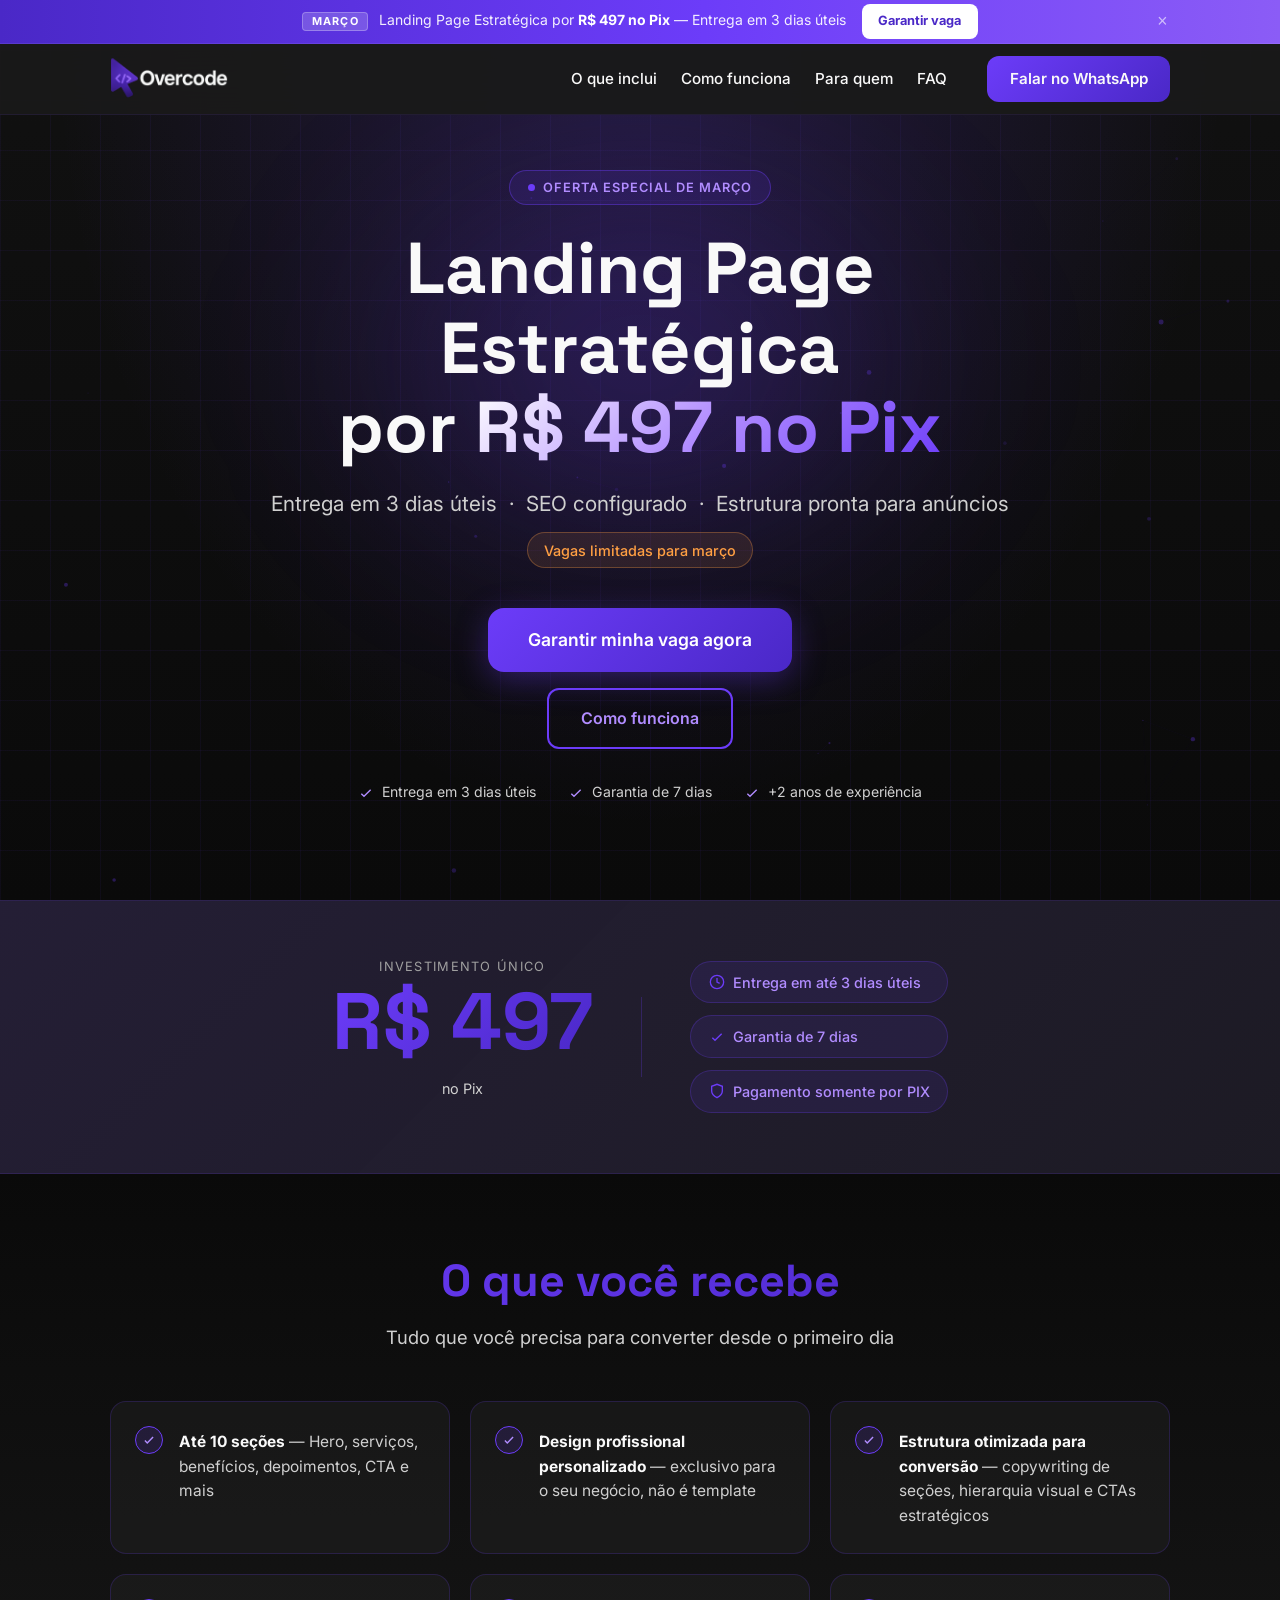
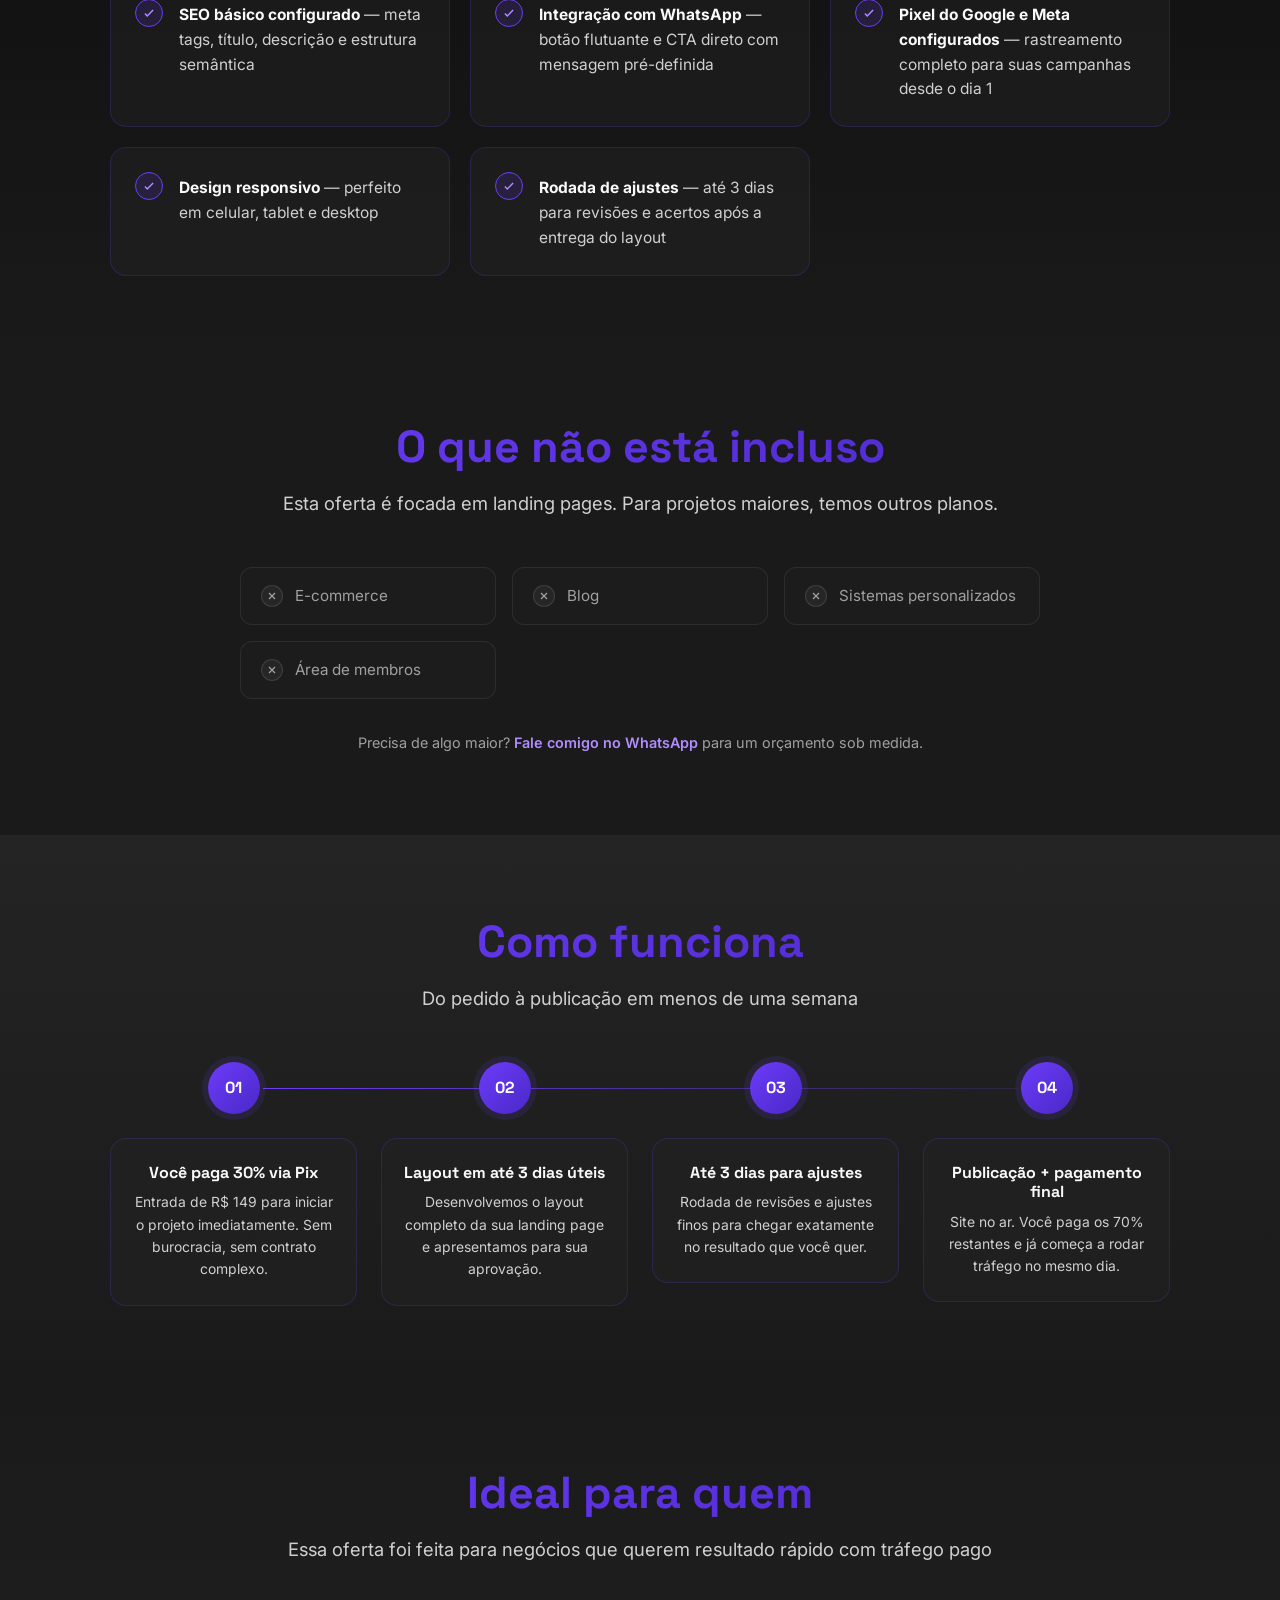
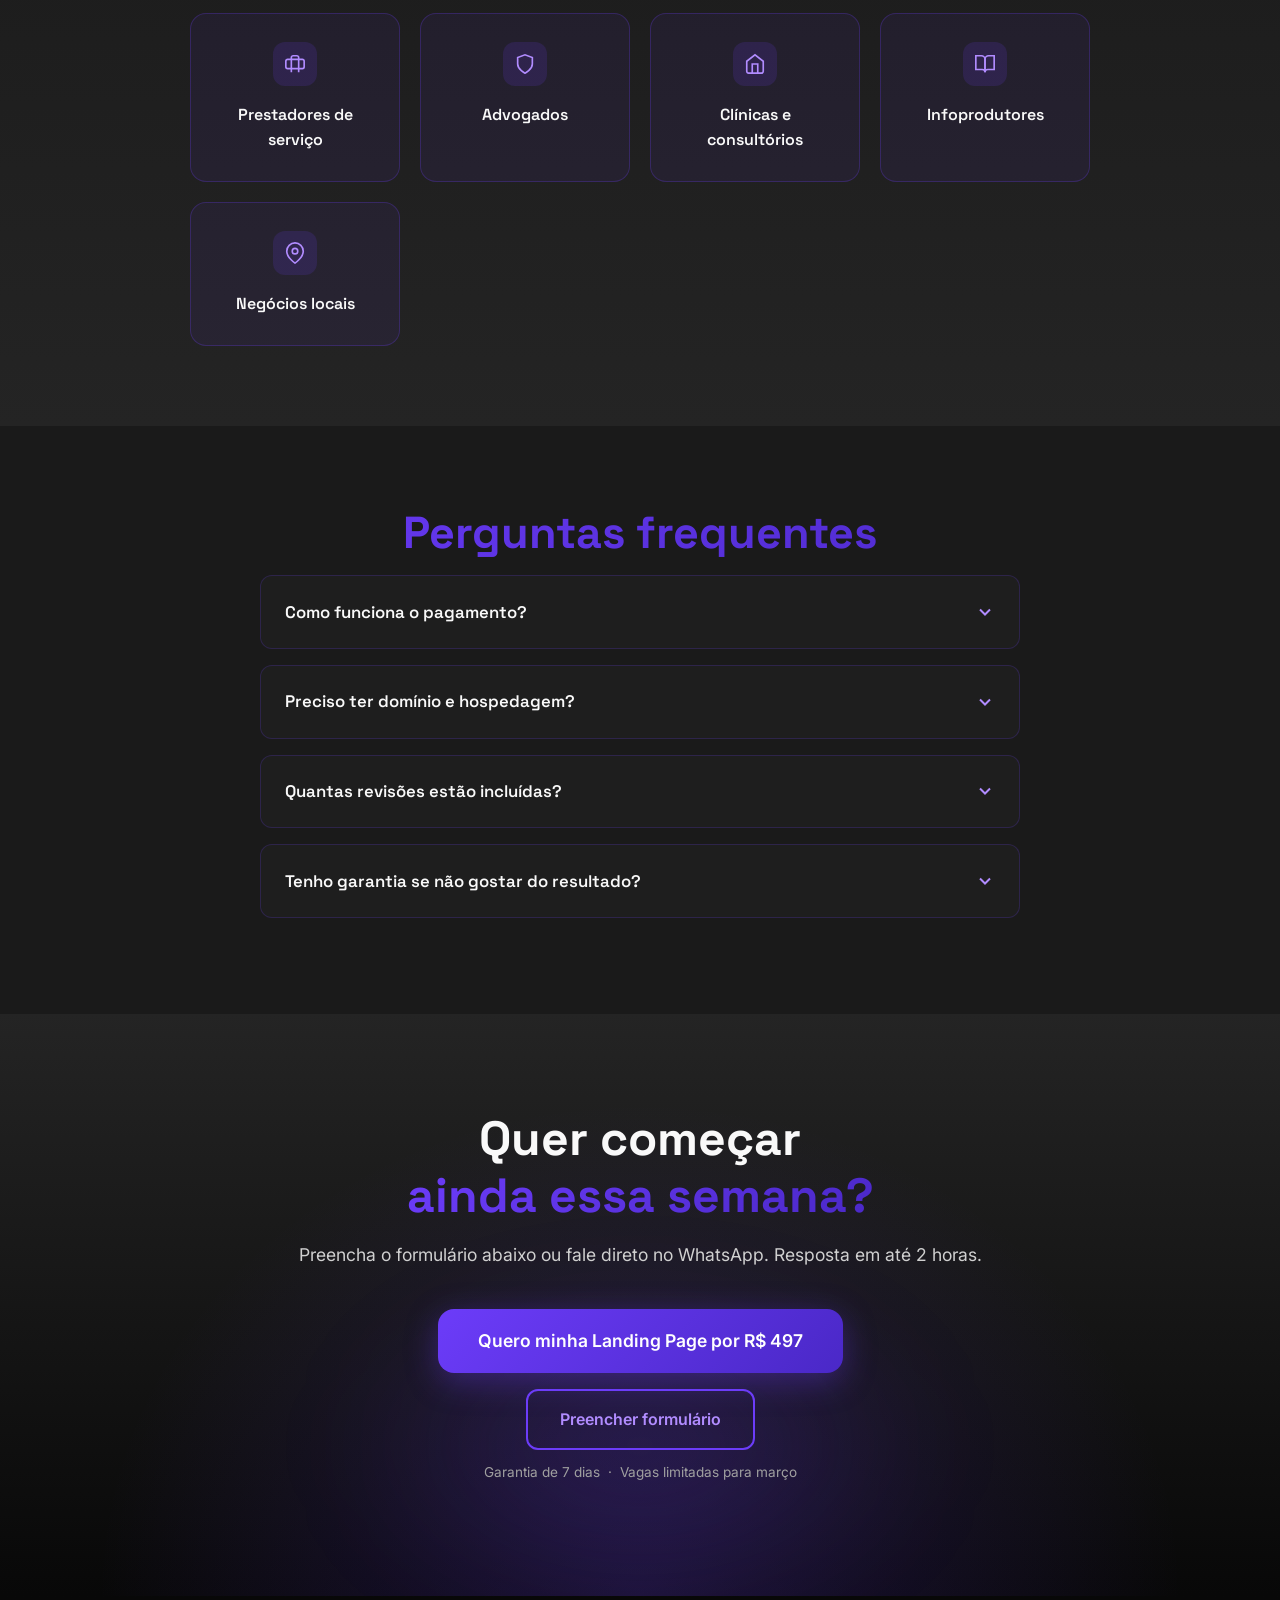
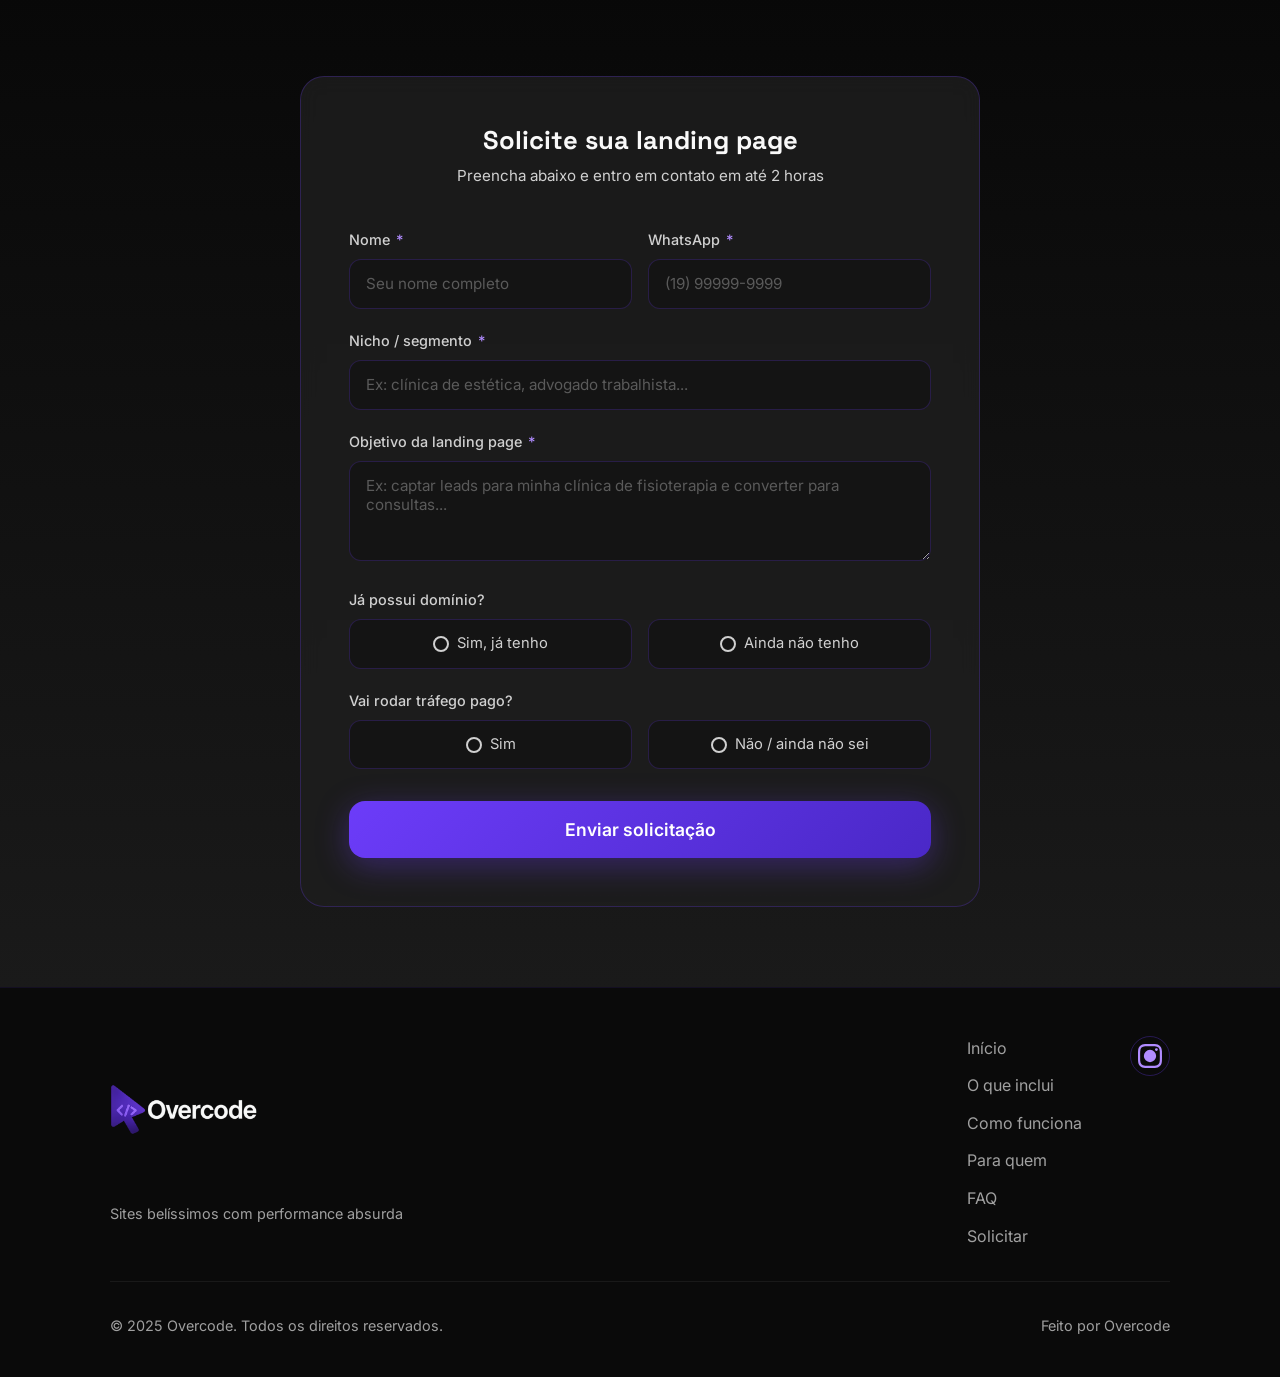
==== lp497.html @ b0069acf "logo navbar lp497 direciona para index" ====
<!DOCTYPE html>
<html lang="pt-BR">
<head>
    <meta charset="UTF-8">
    <meta name="viewport" content="width=device-width, initial-scale=1.0">
    <title>Landing Page por R$497 no Pix | Overcode — Entrega em 3 dias úteis</title>
    <meta name="description" content="Landing Page Estratégica por R$497 no Pix. Entrega em 3 dias úteis. SEO, Pixel e estrutura pronta para anúncios. Vagas limitadas para março.">
    <meta name="robots" content="noindex, nofollow">

    <link rel="preconnect" href="https://fonts.googleapis.com">
    <link rel="preconnect" href="https://fonts.gstatic.com" crossorigin>
    <link href="https://fonts.googleapis.com/css2?family=Inter:wght@400;500;600;700&family=Space+Grotesk:wght@500;700&display=swap" rel="stylesheet">

    <link rel="icon" type="image/svg+xml" href="assets/favicon.svg">
    <meta name="theme-color" content="#6C3CF9">

    <style>
        /* ============================================
           DESIGN TOKENS — identidade Overcode
        ============================================ */
        :root {
            --purple-main: #6C3CF9;
            --purple-light: #B18CFF;
            --purple-dark: #4A28C7;
            --dark: #1A1A1A;
            --dark-secondary: #242424;
            --dark-tertiary: #2E2E2E;
            --white-soft: #F9F9F9;
            --gray: #A0A0A0;
            --gray-light: #D0D0D0;
            --gradient-purple: linear-gradient(135deg, #6C3CF9 0%, #4A28C7 100%);
            --gradient-dark: linear-gradient(180deg, #1A1A1A 0%, #0A0A0A 100%);
            --gradient-glow: radial-gradient(ellipse at center, rgba(108,60,249,0.3) 0%, transparent 70%);
            --shadow-glow: 0 0 40px rgba(108,60,249,0.4);
            --radius-sm: 8px;
            --radius-md: 12px;
            --radius-lg: 16px;
            --radius-xl: 24px;
            --transition-fast: 150ms cubic-bezier(0.4,0,0.2,1);
            --transition-base: 300ms cubic-bezier(0.4,0,0.2,1);
            --transition-slow: 500ms cubic-bezier(0.4,0,0.2,1);
            --font-body: 'Inter', system-ui, -apple-system, sans-serif;
            --font-heading: 'Space Grotesk', system-ui, sans-serif;
            --promo-bar-height: 44px;
        }

        * { margin: 0; padding: 0; box-sizing: border-box; }
        html { scroll-behavior: smooth; -webkit-font-smoothing: antialiased; }

        body {
            font-family: var(--font-body);
            background-color: var(--dark);
            color: var(--white-soft);
            line-height: 1.6;
            overflow-x: hidden;
        }

        h1,h2,h3,h4,h5,h6 {
            font-family: var(--font-heading);
            font-weight: 700;
            line-height: 1.2;
        }

        p { margin-bottom: 1rem; }

        a {
            color: var(--purple-light);
            text-decoration: none;
            transition: color var(--transition-fast);
        }

        .container { max-width: 1100px; margin: 0 auto; padding: 0 20px; }

        /* ============================================
           BARRA PROMOCIONAL
        ============================================ */
        .promo-bar {
            position: fixed;
            top: 0; left: 0; right: 0;
            z-index: 10100;
            height: var(--promo-bar-height);
            background: linear-gradient(90deg, #4A28C7 0%, #6C3CF9 55%, #8B5CF6 100%);
            border-bottom: 1px solid rgba(255,255,255,0.08);
            overflow: hidden;
        }

        .promo-bar__inner {
            height: 100%;
            display: flex;
            align-items: center;
            justify-content: center;
            gap: 1rem;
            position: relative;
        }

        .promo-bar__text {
            font-size: 0.875rem;
            color: rgba(255,255,255,0.92);
            text-align: center;
            margin: 0;
            line-height: 1;
            white-space: nowrap;
        }

        .promo-bar__text strong { color: #fff; font-weight: 700; }

        .promo-bar__tag {
            display: inline-block;
            background: rgba(255,255,255,0.18);
            color: #fff;
            font-size: 0.68rem;
            font-weight: 700;
            letter-spacing: 0.1em;
            text-transform: uppercase;
            padding: 0.2rem 0.55rem;
            border-radius: 4px;
            margin-right: 0.4rem;
            vertical-align: middle;
            border: 1px solid rgba(255,255,255,0.25);
        }

        .promo-bar__btn {
            flex-shrink: 0;
            padding: 0.3rem 0.9rem;
            background: #fff;
            color: #4A28C7;
            border-radius: var(--radius-sm);
            font-size: 0.8rem;
            font-weight: 700;
            text-decoration: none;
            white-space: nowrap;
            transition: all 200ms ease;
            border: 2px solid transparent;
            line-height: 1.6;
        }

        .promo-bar__btn:hover {
            background: transparent;
            color: #fff;
            border-color: rgba(255,255,255,0.65);
        }

        .promo-bar__close {
            position: absolute;
            right: 16px;
            top: 50%;
            transform: translateY(-50%);
            background: none;
            border: none;
            color: rgba(255,255,255,0.6);
            font-size: 1.1rem;
            cursor: pointer;
            line-height: 1;
            padding: 0.25rem 0.4rem;
            transition: color 150ms ease;
            border-radius: 4px;
        }

        .promo-bar__close:hover { color: #fff; }

        @media (max-width: 768px) {
            :root { --promo-bar-height: 52px; }
            .promo-bar__text { font-size: 0.78rem; white-space: normal; text-align: left; padding-right: 1.5rem; line-height: 1.4; }
            .promo-bar__btn { display: none; }
        }

        @media (max-width: 420px) { :root { --promo-bar-height: 60px; } }

        /* ============================================
           HEADER / NAV — idêntico ao site principal
        ============================================ */
        .header {
            position: fixed;
            top: var(--promo-bar-height);
            left: 0; right: 0;
            z-index: 10000;
            padding: 0;
            background: rgba(26,26,26,0.95);
            backdrop-filter: blur(20px);
            -webkit-backdrop-filter: blur(20px);
            border-bottom: 1px solid rgba(108,60,249,0.1);
            transition: all var(--transition-base);
        }

        .header--scrolled {
            padding: 0;
            background: rgba(26,26,26,0.98);
        }

        .nav__wrapper {
            display: flex;
            align-items: center;
            justify-content: space-between;
            height: 70px;
        }

        .nav__logo { display: flex; align-items: center; z-index: 1001; flex-shrink: 0; }
        .nav__logo img { height: 120px; width: auto; display: block; }

        .nav__toggle { display: none; background: none; border: none; cursor: pointer; padding: 0.5rem; z-index: 1001; }
        .nav__toggle-line { display: block; width: 24px; height: 2px; background: var(--white-soft); margin: 5px 0; transition: all var(--transition-base); }

        .nav__menu {
            display: flex;
            align-items: center;
            list-style: none;
            gap: 1.5rem;
            margin: 0; padding: 0;
            height: 100%;
        }

        .nav__menu li { display: flex; align-items: center; height: 100%; }

        .nav__link {
            color: var(--white-soft);
            font-weight: 500;
            font-size: 0.95rem;
            position: relative;
            transition: color var(--transition-fast);
            padding: 0.5rem 0;
            display: flex; align-items: center; height: 100%;
            white-space: nowrap;
        }

        .nav__link::after {
            content: '';
            position: absolute;
            bottom: 0; left: 0;
            width: 0; height: 2px;
            background: var(--gradient-purple);
            transition: width var(--transition-base);
        }

        .nav__link:hover { color: var(--purple-light); }
        .nav__link:hover::after { width: 100%; }

        .nav__cta {
            padding: 0.65rem 1.4rem;
            background: var(--gradient-purple);
            color: var(--white-soft);
            border-radius: var(--radius-md);
            font-weight: 600;
            font-size: 0.95rem;
            transition: all var(--transition-base);
            position: relative;
            overflow: hidden;
            margin-left: 1rem;
            display: inline-flex; align-items: center;
            white-space: nowrap;
        }

        .nav__cta:hover { transform: translateY(-2px); box-shadow: var(--shadow-glow); color: var(--white-soft); }

        @media (max-width: 968px) {
            .nav__toggle { display: block; }
            .nav__menu {
                position: fixed;
                top: 0; right: -100%;
                width: 100%; height: 100vh;
                background: rgba(26,26,26,0.98);
                backdrop-filter: blur(20px);
                flex-direction: column;
                justify-content: center;
                padding: 2rem;
                transition: right var(--transition-base);
                z-index: 10050;
            }
            .nav__menu li { width: 100%; text-align: center; margin: 0.5rem 0; }
            .nav__link { font-size: 1.1rem; padding: 0.75rem; justify-content: center; }
            .nav__cta { margin-left: 0; margin-top: 1rem; justify-content: center; }
            .nav__menu--open { right: 0; }
            .nav__toggle--open .nav__toggle-line:nth-child(1) { transform: rotate(45deg) translate(5px,5px); }
            .nav__toggle--open .nav__toggle-line:nth-child(2) { opacity: 0; }
            .nav__toggle--open .nav__toggle-line:nth-child(3) { transform: rotate(-45deg) translate(7px,-6px); }
        }

        /* ============================================
           CANVAS PARTICLES
        ============================================ */
        #particles-canvas {
            position: fixed;
            top: 0; left: 0;
            width: 100%; height: 100%;
            pointer-events: none;
            z-index: 9999;
            opacity: 0.55;
        }

        /* ============================================
           BOTÕES
        ============================================ */
        .btn {
            display: inline-flex;
            align-items: center;
            justify-content: center;
            gap: 0.5rem;
            padding: 1rem 2rem;
            border: none;
            border-radius: var(--radius-md);
            font-family: var(--font-body);
            font-weight: 600;
            font-size: 1rem;
            cursor: pointer;
            transition: all var(--transition-base);
            position: relative;
            overflow: hidden;
            text-decoration: none;
        }

        .btn--primary {
            background: var(--gradient-purple);
            color: var(--white-soft);
        }

        .btn--primary:hover {
            transform: translateY(-2px);
            box-shadow: 0 10px 30px rgba(108,60,249,0.4);
            color: var(--white-soft);
        }

        .btn--secondary {
            background: transparent;
            color: var(--purple-light);
            border: 2px solid var(--purple-main);
        }

        .btn--secondary:hover {
            background: rgba(108,60,249,0.1);
            transform: translateY(-2px);
            color: var(--purple-light);
        }

        .btn--block { width: 100%; }
        .btn--xl { padding: 1.25rem 2.75rem; font-size: 1.15rem; border-radius: var(--radius-lg); }

        .btn--cta {
            background: linear-gradient(135deg, #6C3CF9 0%, #4A28C7 100%);
            color: #fff;
            font-size: 1.1rem;
            padding: 1.1rem 2.5rem;
            border-radius: var(--radius-lg);
            box-shadow: 0 8px 32px rgba(108,60,249,0.35);
            position: relative;
            overflow: hidden;
        }

        .btn--cta::after {
            content: '';
            position: absolute;
            top: 0; left: -100%;
            width: 100%; height: 100%;
            background: linear-gradient(90deg, transparent, rgba(255,255,255,0.12), transparent);
            transition: left 0.6s ease;
        }

        .btn--cta:hover { transform: translateY(-3px); box-shadow: 0 16px 48px rgba(108,60,249,0.5); color: #fff; }
        .btn--cta:hover::after { left: 100%; }

        /* ============================================
           SEÇÕES — UTILITÁRIOS
        ============================================ */
        section { position: relative; z-index: 11; }
        .footer { position: relative; z-index: 11; }

        .section__title {
            font-family: var(--font-heading);
            font-size: clamp(1.8rem, 4vw, 2.8rem);
            text-align: center;
            margin-bottom: 1rem;
            background: var(--gradient-purple);
            background-clip: text;
            -webkit-background-clip: text;
            -webkit-text-fill-color: transparent;
        }

        .section__subtitle {
            text-align: center;
            color: var(--gray-light);
            font-size: 1.15rem;
            margin-bottom: 3rem;
        }

        [data-reveal] {
            opacity: 0;
            transform: translateY(24px);
            transition: opacity 0.6s ease, transform 0.6s ease;
        }

        [data-reveal].reveal { opacity: 1; transform: translateY(0); }

        /* ============================================
           HERO
        ============================================ */
        .hero {
            min-height: 100vh;
            display: flex;
            align-items: center;
            padding: calc(var(--promo-bar-height) + 110px) 0 80px;
            background:
                radial-gradient(ellipse at 50% 0%, rgba(108,60,249,0.22) 0%, transparent 65%),
                linear-gradient(180deg, #111111 0%, #0A0A0A 100%);
            position: relative;
            overflow: hidden;
        }

        .hero__grid-bg {
            position: absolute;
            inset: 0;
            background-image:
                linear-gradient(rgba(108,60,249,0.06) 1px, transparent 1px),
                linear-gradient(90deg, rgba(108,60,249,0.06) 1px, transparent 1px);
            background-size: 50px 50px;
            animation: gridMove 20s linear infinite;
            pointer-events: none;
            z-index: 0;
        }

        .hero__glow {
            position: absolute;
            top: 40%; left: 50%;
            transform: translate(-50%, -50%);
            width: 700px; height: 500px;
            background: radial-gradient(ellipse, rgba(108,60,249,0.25) 0%, transparent 70%);
            filter: blur(80px);
            pointer-events: none;
            animation: pulse 5s ease-in-out infinite;
            z-index: 0;
        }

        .hero__content {
            position: relative;
            z-index: 12;
            text-align: center;
            max-width: 860px;
            margin: 0 auto;
        }

        .hero__label {
            display: inline-flex;
            align-items: center;
            gap: 0.5rem;
            padding: 0.4rem 1.1rem;
            background: rgba(108,60,249,0.12);
            border: 1px solid rgba(108,60,249,0.4);
            border-radius: 99px;
            font-size: 0.8rem;
            font-weight: 600;
            letter-spacing: 0.08em;
            text-transform: uppercase;
            color: var(--purple-light);
            margin-bottom: 1.5rem;
            animation: fadeInUp 0.7s ease-out backwards;
        }

        .hero__label-dot {
            width: 7px; height: 7px;
            background: #6C3CF9;
            border-radius: 50%;
            animation: blink 1.5s ease-in-out infinite;
        }

        .hero__title {
            font-family: var(--font-heading);
            font-size: clamp(2.4rem, 6vw, 4.5rem);
            line-height: 1.1;
            margin-bottom: 1.25rem;
            color: var(--white-soft);
            animation: fadeInUp 0.8s ease-out 0.1s backwards;
        }

        .hero__title-highlight {
            background: linear-gradient(135deg, #fff 0%, #B18CFF 50%, #6C3CF9 100%);
            -webkit-background-clip: text;
            background-clip: text;
            -webkit-text-fill-color: transparent;
            white-space: nowrap;
        }

        .hero__subtitle {
            font-size: clamp(1rem, 2vw, 1.3rem);
            color: var(--gray-light);
            margin-bottom: 0.75rem;
            animation: fadeInUp 0.8s ease-out 0.2s backwards;
        }

        .hero__urgency {
            display: inline-block;
            font-size: 0.9rem;
            color: #ff9f43;
            background: rgba(255,159,67,0.1);
            border: 1px solid rgba(255,159,67,0.3);
            padding: 0.35rem 1rem;
            border-radius: 99px;
            margin-bottom: 2.5rem;
            animation: fadeInUp 0.8s ease-out 0.3s backwards;
            font-weight: 500;
        }

        .hero__actions {
            display: flex;
            flex-direction: column;
            align-items: center;
            gap: 1rem;
            animation: fadeInUp 0.8s ease-out 0.4s backwards;
        }

        .hero__trust {
            margin-top: 2rem;
            display: flex;
            align-items: center;
            justify-content: center;
            gap: 2rem;
            flex-wrap: wrap;
            animation: fadeInUp 0.8s ease-out 0.6s backwards;
        }

        .trust-item {
            display: flex;
            align-items: center;
            gap: 0.5rem;
            font-size: 0.88rem;
            color: var(--gray-light);
        }

        .trust-item svg { color: var(--purple-light); flex-shrink: 0; }

        /* ============================================
           PREÇO DESTAQUE (âncora visual)
        ============================================ */
        .price-anchor {
            padding: 3.5rem 0;
            background: linear-gradient(135deg, rgba(108,60,249,0.12) 0%, rgba(74,40,199,0.06) 100%);
            border-top: 1px solid rgba(108,60,249,0.15);
            border-bottom: 1px solid rgba(108,60,249,0.15);
        }

        .price-anchor__inner {
            display: flex;
            align-items: center;
            justify-content: center;
            gap: 3rem;
            flex-wrap: wrap;
        }

        .price-anchor__value {
            text-align: center;
        }

        .price-anchor__label {
            font-size: 0.8rem;
            text-transform: uppercase;
            letter-spacing: 0.1em;
            color: var(--gray);
            margin-bottom: 0.25rem;
        }

        .price-anchor__amount {
            font-family: var(--font-heading);
            font-size: clamp(3rem, 7vw, 5rem);
            font-weight: 700;
            background: var(--gradient-purple);
            background-clip: text;
            -webkit-background-clip: text;
            -webkit-text-fill-color: transparent;
            line-height: 1;
        }

        .price-anchor__sub {
            font-size: 0.9rem;
            color: var(--gray-light);
        }

        .price-anchor__divider {
            width: 1px;
            height: 80px;
            background: rgba(108,60,249,0.25);
        }

        .price-anchor__pill {
            display: flex;
            flex-direction: column;
            gap: 0.75rem;
        }

        .pill {
            display: inline-flex;
            align-items: center;
            gap: 0.5rem;
            padding: 0.55rem 1.1rem;
            background: rgba(108,60,249,0.1);
            border: 1px solid rgba(108,60,249,0.25);
            border-radius: 99px;
            font-size: 0.9rem;
            color: var(--purple-light);
            font-weight: 500;
        }

        .pill svg { color: var(--purple-main); }

        @media (max-width: 640px) {
            .price-anchor__divider { display: none; }
        }

        /* ============================================
           O QUE VOCÊ RECEBE
        ============================================ */
        .deliverables {
            padding: 5rem 0;
            background: linear-gradient(180deg, #0A0A0A 0%, var(--dark) 100%);
        }

        .deliverables__grid {
            display: grid;
            grid-template-columns: repeat(auto-fill, minmax(300px, 1fr));
            gap: 1.25rem;
            margin-top: 3rem;
        }

        .deliverable-item {
            display: flex;
            align-items: flex-start;
            gap: 1rem;
            padding: 1.5rem;
            background: rgba(42,42,42,0.35);
            border: 1px solid rgba(108,60,249,0.2);
            border-radius: var(--radius-lg);
            transition: all var(--transition-base);
        }

        .deliverable-item:hover {
            border-color: var(--purple-main);
            transform: translateY(-3px);
            box-shadow: 0 12px 32px rgba(108,60,249,0.15);
        }

        .deliverable-item__check {
            flex-shrink: 0;
            width: 28px; height: 28px;
            background: rgba(108,60,249,0.15);
            border: 1.5px solid var(--purple-main);
            border-radius: 50%;
            display: flex;
            align-items: center;
            justify-content: center;
        }

        .deliverable-item__check svg { color: var(--purple-light); }

        .deliverable-item__text {
            font-size: 0.97rem;
            color: var(--gray-light);
            margin: 0;
            padding-top: 0.25rem;
        }

        .deliverable-item__text strong { color: var(--white-soft); }

        /* ============================================
           O QUE NÃO INCLUI
        ============================================ */
        .not-included {
            padding: 4rem 0;
            background: var(--dark);
        }

        .not-included__grid {
            display: grid;
            grid-template-columns: repeat(auto-fill, minmax(220px, 1fr));
            gap: 1rem;
            max-width: 800px;
            margin: 2.5rem auto 0;
        }

        .not-item {
            display: flex;
            align-items: center;
            gap: 0.75rem;
            padding: 1rem 1.25rem;
            background: rgba(42,42,42,0.2);
            border: 1px solid rgba(160,160,160,0.12);
            border-radius: var(--radius-md);
            color: var(--gray);
            font-size: 0.95rem;
        }

        .not-item__icon {
            flex-shrink: 0;
            width: 22px; height: 22px;
            background: rgba(160,160,160,0.08);
            border: 1px solid rgba(160,160,160,0.2);
            border-radius: 50%;
            display: flex;
            align-items: center;
            justify-content: center;
        }

        .not-item__icon svg { color: var(--gray); }

        .not-included__note {
            text-align: center;
            margin-top: 2rem;
            font-size: 0.9rem;
            color: var(--gray);
        }

        .not-included__note a {
            color: var(--purple-light);
            font-weight: 600;
        }

        /* ============================================
           COMO FUNCIONA
        ============================================ */
        .process {
            padding: 5rem 0;
            background: linear-gradient(180deg, var(--dark-secondary) 0%, var(--dark) 100%);
        }

        .process__steps {
            display: grid;
            grid-template-columns: repeat(4, 1fr);
            gap: 1.5rem;
            margin-top: 3rem;
            position: relative;
        }

        .process__steps::before {
            content: '';
            position: absolute;
            top: 26px;
            left: calc(12.5% + 20px);
            right: calc(12.5% + 20px);
            height: 1px;
            background: linear-gradient(90deg, var(--purple-main), rgba(108,60,249,0.15));
            pointer-events: none;
        }

        .step {
            text-align: center;
            position: relative;
            z-index: 1;
        }

        .step__num {
            width: 52px; height: 52px;
            border-radius: 50%;
            background: var(--gradient-purple);
            color: #fff;
            font-family: var(--font-heading);
            font-size: 1rem;
            font-weight: 700;
            display: flex; align-items: center; justify-content: center;
            margin: 0 auto 1.5rem;
            box-shadow: 0 0 0 6px rgba(108,60,249,0.12);
        }

        .step__body {
            padding: 1.5rem 1.25rem;
            background: rgba(42,42,42,0.3);
            border: 1px solid rgba(108,60,249,0.2);
            border-radius: var(--radius-lg);
            transition: all var(--transition-base);
            min-height: 130px;
        }

        .step:hover .step__body {
            border-color: var(--purple-main);
            box-shadow: 0 8px 28px rgba(108,60,249,0.18);
            transform: translateY(-4px);
        }

        .step__title {
            font-family: var(--font-heading);
            font-size: 1rem;
            margin-bottom: 0.6rem;
            color: var(--white-soft);
        }

        .step__text {
            font-size: 0.87rem;
            color: var(--gray-light);
            line-height: 1.6;
            margin: 0;
        }

        @media (max-width: 900px) {
            .process__steps { grid-template-columns: repeat(2,1fr); gap: 2rem; }
            .process__steps::before { display: none; }
        }

        @media (max-width: 500px) {
            .process__steps { grid-template-columns: 1fr; }
        }

        /* ============================================
           IDEAL PARA QUEM
        ============================================ */
        .target {
            padding: 5rem 0;
            background: linear-gradient(180deg, var(--dark) 0%, var(--dark-secondary) 100%);
        }

        .target__grid {
            display: grid;
            grid-template-columns: repeat(auto-fill, minmax(200px, 1fr));
            gap: 1.25rem;
            max-width: 900px;
            margin: 3rem auto 0;
        }

        .target__card {
            padding: 1.75rem 1.5rem;
            background: rgba(108,60,249,0.07);
            border: 1px solid rgba(108,60,249,0.25);
            border-radius: var(--radius-lg);
            text-align: center;
            transition: all var(--transition-base);
        }

        .target__card:hover {
            background: rgba(108,60,249,0.12);
            border-color: var(--purple-main);
            transform: translateY(-4px);
            box-shadow: 0 12px 32px rgba(108,60,249,0.18);
        }

        .target__card__icon {
            width: 44px; height: 44px;
            background: rgba(108,60,249,0.15);
            border-radius: 12px;
            display: flex; align-items: center; justify-content: center;
            margin: 0 auto 1rem;
            color: var(--purple-light);
        }

        .target__card__label {
            font-family: var(--font-heading);
            font-size: 1rem;
            font-weight: 600;
            color: var(--white-soft);
            margin: 0;
        }

        /* ============================================
           FAQ
        ============================================ */
        .faq {
            padding: 5rem 0;
            background: var(--dark);
        }

        .faq__accordion {
            max-width: 760px;
            margin: 0 auto;
        }

        .faq__item {
            margin-bottom: 1rem;
            background: rgba(42,42,42,0.3);
            border: 1px solid rgba(108,60,249,0.2);
            border-radius: var(--radius-md);
            transition: all var(--transition-base);
        }

        .faq__item[open] {
            background: rgba(108,60,249,0.05);
            border-color: var(--purple-main);
        }

        .faq__question {
            padding: 1.4rem 1.5rem;
            cursor: pointer;
            display: flex;
            justify-content: space-between;
            align-items: center;
            font-family: var(--font-heading);
            font-weight: 600;
            font-size: 1.05rem;
            list-style: none;
            color: var(--white-soft);
        }

        .faq__question::-webkit-details-marker { display: none; }

        .faq__icon { transition: transform var(--transition-base); flex-shrink: 0; margin-left: 1rem; color: var(--purple-light); }
        .faq__item[open] .faq__icon { transform: rotate(180deg); }

        .faq__answer {
            padding: 0 1.5rem 1.4rem;
            color: var(--gray-light);
            line-height: 1.8;
            font-size: 0.97rem;
        }

        .faq__answer p { margin: 0; }

        /* ============================================
           CTA FINAL
        ============================================ */
        .cta-final {
            padding: 6rem 0;
            background:
                radial-gradient(ellipse at 50% 100%, rgba(108,60,249,0.2) 0%, transparent 60%),
                linear-gradient(180deg, var(--dark-secondary) 0%, #080808 100%);
            text-align: center;
            position: relative;
            overflow: hidden;
        }

        .cta-final__glow {
            position: absolute;
            bottom: 0; left: 50%;
            transform: translateX(-50%);
            width: 600px; height: 300px;
            background: radial-gradient(ellipse, rgba(108,60,249,0.2) 0%, transparent 70%);
            filter: blur(60px);
            pointer-events: none;
        }

        .cta-final__content { position: relative; z-index: 2; max-width: 700px; margin: 0 auto; }

        .cta-final__title {
            font-family: var(--font-heading);
            font-size: clamp(1.8rem, 4vw, 3rem);
            color: var(--white-soft);
            margin-bottom: 1rem;
        }

        .cta-final__title span {
            background: var(--gradient-purple);
            background-clip: text;
            -webkit-background-clip: text;
            -webkit-text-fill-color: transparent;
        }

        .cta-final__sub {
            color: var(--gray-light);
            font-size: 1.1rem;
            margin-bottom: 2.5rem;
        }

        .cta-final__actions {
            display: flex;
            flex-direction: column;
            align-items: center;
            gap: 1rem;
        }

        .cta-final__note {
            font-size: 0.85rem;
            color: var(--gray);
            margin-top: 0.75rem;
        }

        /* ============================================
           FORMULÁRIO
        ============================================ */
        .form-section {
            padding: 5rem 0;
            background: linear-gradient(180deg, #080808 0%, var(--dark) 100%);
        }

        .form-section__inner {
            max-width: 680px;
            margin: 0 auto;
        }

        .form-card {
            background: rgba(30,30,30,0.8);
            border: 1px solid rgba(108,60,249,0.25);
            border-radius: var(--radius-xl);
            padding: 3rem;
            backdrop-filter: blur(10px);
        }

        .form-card__header {
            text-align: center;
            margin-bottom: 2.5rem;
        }

        .form-card__title {
            font-family: var(--font-heading);
            font-size: 1.6rem;
            color: var(--white-soft);
            margin-bottom: 0.5rem;
        }

        .form-card__sub {
            color: var(--gray-light);
            font-size: 0.95rem;
            margin: 0;
        }

        .form__row {
            display: grid;
            grid-template-columns: 1fr 1fr;
            gap: 1rem;
        }

        .form__group { margin-bottom: 1.25rem; }

        .form__label {
            display: block;
            margin-bottom: 0.5rem;
            font-weight: 500;
            font-size: 0.9rem;
            color: var(--gray-light);
        }

        .form__label span { color: var(--purple-light); margin-left: 2px; }

        .form__input,
        .form__select,
        .form__textarea {
            width: 100%;
            padding: 0.9rem 1rem;
            background: rgba(20,20,20,0.8);
            border: 1px solid rgba(108,60,249,0.22);
            border-radius: var(--radius-md);
            color: var(--white-soft);
            font-family: var(--font-body);
            font-size: 0.95rem;
            transition: all var(--transition-base);
            appearance: none;
            -webkit-appearance: none;
        }

        .form__input:focus,
        .form__select:focus,
        .form__textarea:focus {
            outline: none;
            border-color: var(--purple-main);
            background: rgba(20,20,20,0.95);
            box-shadow: 0 0 0 3px rgba(108,60,249,0.1);
        }

        .form__input::placeholder,
        .form__textarea::placeholder { color: rgba(160,160,160,0.5); }

        .form__select { background-image: url("data:image/svg+xml,%3Csvg xmlns='http://www.w3.org/2000/svg' width='16' height='16' viewBox='0 0 24 24' fill='none' stroke='%23A0A0A0' stroke-width='2'%3E%3Cpath d='M6 9l6 6 6-6'/%3E%3C/svg%3E"); background-repeat: no-repeat; background-position: right 1rem center; padding-right: 2.5rem; cursor: pointer; }

        .form__select option { background: var(--dark); }

        .form__textarea { resize: vertical; min-height: 100px; }

        .form__radio-group {
            display: flex;
            gap: 1rem;
        }

        .form__radio-label {
            flex: 1;
            display: flex;
            align-items: center;
            justify-content: center;
            gap: 0.5rem;
            padding: 0.75rem 1rem;
            background: rgba(20,20,20,0.8);
            border: 1px solid rgba(108,60,249,0.22);
            border-radius: var(--radius-md);
            cursor: pointer;
            font-size: 0.92rem;
            color: var(--gray-light);
            transition: all var(--transition-fast);
            user-select: none;
        }

        .form__radio-label:hover {
            border-color: rgba(108,60,249,0.4);
            color: var(--purple-light);
        }

        .form__radio-label input[type="radio"] { display: none; }

        .form__radio-label.selected {
            background: rgba(108,60,249,0.12);
            border-color: var(--purple-main);
            color: var(--purple-light);
        }

        .form__radio-indicator {
            width: 16px; height: 16px;
            border: 2px solid currentColor;
            border-radius: 50%;
            display: flex; align-items: center; justify-content: center;
            flex-shrink: 0;
        }

        .form__radio-label.selected .form__radio-indicator::after {
            content: '';
            width: 8px; height: 8px;
            background: var(--purple-main);
            border-radius: 50%;
        }

        .form__submit-wrap {
            margin-top: 2rem;
        }

        /* ============================================
           FOOTER — idêntico ao site principal
        ============================================ */
        .footer {
            background: #0A0A0A;
            padding: 3rem 0 1.5rem;
            border-top: 1px solid rgba(108,60,249,0.1);
        }

        .footer__content {
            display: grid;
            grid-template-columns: 1fr auto auto;
            gap: 3rem;
            margin-bottom: 2rem;
            align-items: start;
        }

        .footer__brand { max-width: 300px; }

        .footer__brand img {
            max-width: 150px;
            height: auto;
            display: block;
        }

        .footer__tagline {
            margin-top: 1rem;
            color: var(--gray);
            font-size: 0.9rem;
        }

        .footer__nav ul { list-style: none; }

        .footer__links {
            display: flex;
            flex-direction: column;
            gap: 0.75rem;
        }

        .footer__links a {
            color: var(--gray);
            transition: color var(--transition-fast);
        }

        .footer__links a:hover { color: var(--purple-light); }

        .footer__social a {
            display: flex;
            align-items: center;
            justify-content: center;
            width: 40px; height: 40px;
            border: 1px solid rgba(108,60,249,0.3);
            border-radius: 50%;
            color: var(--purple-light);
            transition: all var(--transition-base);
        }

        .footer__social a:hover {
            background: rgba(108,60,249,0.1);
            border-color: var(--purple-main);
        }

        .footer__bottom {
            padding-top: 2rem;
            border-top: 1px solid rgba(160,160,160,0.1);
            display: flex;
            justify-content: space-between;
            align-items: center;
        }

        .footer__copy,
        .footer__made {
            color: var(--gray);
            font-size: 0.9rem;
        }

        @media (max-width: 768px) {
            .footer__content { grid-template-columns: 1fr; gap: 2rem; }
        }

        /* ============================================
           ANIMAÇÕES
        ============================================ */
        @keyframes spin {
            from { transform: rotate(0deg); }
            to   { transform: rotate(360deg); }
        }

        @keyframes fadeInUp {
            from { opacity: 0; transform: translateY(30px); }
            to { opacity: 1; transform: translateY(0); }
        }

        @keyframes pulse {
            0%, 100% { opacity: 0.5; transform: translate(-50%, -50%) scale(1); }
            50% { opacity: 0.8; transform: translate(-50%, -50%) scale(1.1); }
        }

        @keyframes gridMove {
            0% { transform: translate(0,0); }
            100% { transform: translate(50px,50px); }
        }

        @keyframes blink {
            0%, 100% { opacity: 1; }
            50% { opacity: 0.4; }
        }

        /* ============================================
           RESPONSIVO
        ============================================ */
        @media (max-width: 640px) {
            .form__row { grid-template-columns: 1fr; }
            .form-card { padding: 2rem 1.5rem; }
            .hero__title { font-size: 2.2rem; }
            .price-anchor__inner { gap: 1.5rem; }
        }

        @media (max-width: 480px) {
            .target__grid { grid-template-columns: repeat(2,1fr); }
            .deliverables__grid { grid-template-columns: 1fr; }
        }

        /* Scrollbar */
        ::-webkit-scrollbar { width: 10px; }
        ::-webkit-scrollbar-track { background: var(--dark); }
        ::-webkit-scrollbar-thumb { background: var(--purple-main); border-radius: 5px; }
        ::-webkit-scrollbar-thumb:hover { background: var(--purple-light); }

        ::selection { background: var(--purple-main); color: var(--white-soft); }

        :focus-visible { outline: 2px solid var(--purple-main); outline-offset: 2px; }

        @media (prefers-reduced-motion: reduce) {
            *, *::before, *::after {
                animation-duration: 0.01ms !important;
                transition-duration: 0.01ms !important;
            }
        }
    </style>
</head>
<body>

<canvas id="particles-canvas" aria-hidden="true"></canvas>

<!-- BARRA PROMOCIONAL -->
<div class="promo-bar" id="promo-bar">
    <div class="promo-bar__inner container">
        <p class="promo-bar__text">
            <span class="promo-bar__tag">Março</span>
            Landing Page Estratégica por <strong>R$&nbsp;497&nbsp;no&nbsp;Pix</strong> — Entrega em 3 dias úteis
        </p>
        <a href="https://api.whatsapp.com/send/?phone=5519982800307&text=Quero%20a%20promo%C3%A7%C3%A3o%20de%20mar%C3%A7o%20%E2%80%94%20Landing%20Page%20por%20R%24497&type=phone_number&app_absent=0"
           class="promo-bar__btn" target="_blank" rel="noopener noreferrer">
            Garantir vaga
        </a>
        <button class="promo-bar__close" id="promo-bar-close" aria-label="Fechar promoção">&#215;</button>
    </div>
</div>

<!-- HEADER / NAV -->
<header class="header" role="banner">
    <div class="container">
        <nav class="nav__wrapper" role="navigation" aria-label="Menu principal">
            <a href="index.html" class="nav__logo" aria-label="Overcode - Ir para o início">
                <img src="assets/images/logo.png" alt="Overcode" width="150" height="36" loading="eager">
            </a>

            <button class="nav__toggle" aria-label="Abrir menu" aria-expanded="false">
                <span class="nav__toggle-line"></span>
                <span class="nav__toggle-line"></span>
                <span class="nav__toggle-line"></span>
            </button>

            <ul class="nav__menu">
                <li><a href="#o-que-voce-recebe" class="nav__link">O que inclui</a></li>
                <li><a href="#como-funciona" class="nav__link">Como funciona</a></li>
                <li><a href="#para-quem" class="nav__link">Para quem</a></li>
                <li><a href="#faq" class="nav__link">FAQ</a></li>
                <li>
                    <a href="https://api.whatsapp.com/send/?phone=5519982800307&text=Quero%20a%20Landing%20Page%20por%20R%24497&type=phone_number&app_absent=0"
                       class="nav__cta" target="_blank" rel="noopener noreferrer">
                        Falar no WhatsApp
                    </a>
                </li>
            </ul>
        </nav>
    </div>
</header>

<main role="main">

    <!-- ==========================================
         HERO
    ========================================== -->
    <section id="inicio" class="hero">
        <div class="hero__grid-bg" aria-hidden="true"></div>
        <div class="hero__glow" aria-hidden="true"></div>

        <div class="container">
            <div class="hero__content">
                <div class="hero__label">
                    <span class="hero__label-dot"></span>
                    Oferta especial de março
                </div>

                <h1 class="hero__title">
                    Landing Page Estratégica<br>
                    por <span class="hero__title-highlight">R$&nbsp;497 no Pix</span>
                </h1>

                <p class="hero__subtitle">
                    Entrega em 3 dias úteis &nbsp;·&nbsp; SEO configurado &nbsp;·&nbsp; Estrutura pronta para anúncios
                </p>

                <span class="hero__urgency">Vagas limitadas para março</span>

                <div class="hero__actions">
                    <a href="https://api.whatsapp.com/send/?phone=5519982800307&text=Quero%20a%20Landing%20Page%20por%20R%24497%20%E2%80%94%20promo%C3%A7%C3%A3o%20de%20mar%C3%A7o&type=phone_number&app_absent=0"
                       class="btn btn--cta btn--xl"
                       target="_blank" rel="noopener noreferrer">
                        Garantir minha vaga agora
                    </a>
                    <a href="#como-funciona" class="btn btn--secondary">
                        Como funciona
                    </a>
                </div>

                <div class="hero__trust">
                    <div class="trust-item">
                        <svg width="16" height="16" viewBox="0 0 24 24" fill="none" stroke="currentColor" stroke-width="2">
                            <path d="M5 13l4 4L19 7"/>
                        </svg>
                        Entrega em 3 dias úteis
                    </div>
                    <div class="trust-item">
                        <svg width="16" height="16" viewBox="0 0 24 24" fill="none" stroke="currentColor" stroke-width="2">
                            <path d="M5 13l4 4L19 7"/>
                        </svg>
                        Garantia de 7 dias
                    </div>
                    <div class="trust-item">
                        <svg width="16" height="16" viewBox="0 0 24 24" fill="none" stroke="currentColor" stroke-width="2">
                            <path d="M5 13l4 4L19 7"/>
                        </svg>
                        +2 anos de experiência
                    </div>
                </div>
            </div>
        </div>
    </section>

    <!-- ==========================================
         ÂNCORA DE PREÇO
    ========================================== -->
    <div class="price-anchor" data-reveal>
        <div class="container">
            <div class="price-anchor__inner">
                <div class="price-anchor__value">
                    <p class="price-anchor__label">Investimento único</p>
                    <p class="price-anchor__amount">R$ 497</p>
                    <p class="price-anchor__sub">no Pix</p>
                </div>

                <div class="price-anchor__divider" aria-hidden="true"></div>

                <div class="price-anchor__pill">
                    <div class="pill">
                        <svg width="16" height="16" viewBox="0 0 24 24" fill="none" stroke="currentColor" stroke-width="2">
                            <circle cx="12" cy="12" r="10"/><path d="M12 6v6l4 2"/>
                        </svg>
                        Entrega em até 3 dias úteis
                    </div>
                    <div class="pill">
                        <svg width="16" height="16" viewBox="0 0 24 24" fill="none" stroke="currentColor" stroke-width="2">
                            <path d="M5 13l4 4L19 7"/>
                        </svg>
                        Garantia de 7 dias
                    </div>
                    <div class="pill">
                        <svg width="16" height="16" viewBox="0 0 24 24" fill="none" stroke="currentColor" stroke-width="2">
                            <path d="M12 22s8-4 8-10V5l-8-3-8 3v7c0 6 8 10 8 10z"/>
                        </svg>
                        Pagamento somente por PIX
                    </div>
                </div>
            </div>
        </div>
    </div>

    <!-- ==========================================
         O QUE VOCÊ RECEBE
    ========================================== -->
    <section id="o-que-voce-recebe" class="deliverables">
        <div class="container">
            <h2 class="section__title" data-reveal>O que você recebe</h2>
            <p class="section__subtitle" data-reveal>Tudo que você precisa para converter desde o primeiro dia</p>

            <div class="deliverables__grid">
                <div class="deliverable-item" data-reveal>
                    <div class="deliverable-item__check">
                        <svg width="14" height="14" viewBox="0 0 24 24" fill="none" stroke="currentColor" stroke-width="2.5">
                            <path d="M5 13l4 4L19 7"/>
                        </svg>
                    </div>
                    <p class="deliverable-item__text"><strong>Até 10 seções</strong> — Hero, serviços, benefícios, depoimentos, CTA e mais</p>
                </div>

                <div class="deliverable-item" data-reveal>
                    <div class="deliverable-item__check">
                        <svg width="14" height="14" viewBox="0 0 24 24" fill="none" stroke="currentColor" stroke-width="2.5">
                            <path d="M5 13l4 4L19 7"/>
                        </svg>
                    </div>
                    <p class="deliverable-item__text"><strong>Design profissional personalizado</strong> — exclusivo para o seu negócio, não é template</p>
                </div>

                <div class="deliverable-item" data-reveal>
                    <div class="deliverable-item__check">
                        <svg width="14" height="14" viewBox="0 0 24 24" fill="none" stroke="currentColor" stroke-width="2.5">
                            <path d="M5 13l4 4L19 7"/>
                        </svg>
                    </div>
                    <p class="deliverable-item__text"><strong>Estrutura otimizada para conversão</strong> — copywriting de seções, hierarquia visual e CTAs estratégicos</p>
                </div>

                <div class="deliverable-item" data-reveal>
                    <div class="deliverable-item__check">
                        <svg width="14" height="14" viewBox="0 0 24 24" fill="none" stroke="currentColor" stroke-width="2.5">
                            <path d="M5 13l4 4L19 7"/>
                        </svg>
                    </div>
                    <p class="deliverable-item__text"><strong>SEO básico configurado</strong> — meta tags, título, descrição e estrutura semântica</p>
                </div>

                <div class="deliverable-item" data-reveal>
                    <div class="deliverable-item__check">
                        <svg width="14" height="14" viewBox="0 0 24 24" fill="none" stroke="currentColor" stroke-width="2.5">
                            <path d="M5 13l4 4L19 7"/>
                        </svg>
                    </div>
                    <p class="deliverable-item__text"><strong>Integração com WhatsApp</strong> — botão flutuante e CTA direto com mensagem pré-definida</p>
                </div>

                <div class="deliverable-item" data-reveal>
                    <div class="deliverable-item__check">
                        <svg width="14" height="14" viewBox="0 0 24 24" fill="none" stroke="currentColor" stroke-width="2.5">
                            <path d="M5 13l4 4L19 7"/>
                        </svg>
                    </div>
                    <p class="deliverable-item__text"><strong>Pixel do Google e Meta configurados</strong> — rastreamento completo para suas campanhas desde o dia 1</p>
                </div>

                <div class="deliverable-item" data-reveal>
                    <div class="deliverable-item__check">
                        <svg width="14" height="14" viewBox="0 0 24 24" fill="none" stroke="currentColor" stroke-width="2.5">
                            <path d="M5 13l4 4L19 7"/>
                        </svg>
                    </div>
                    <p class="deliverable-item__text"><strong>Design responsivo</strong> — perfeito em celular, tablet e desktop</p>
                </div>

                <div class="deliverable-item" data-reveal>
                    <div class="deliverable-item__check">
                        <svg width="14" height="14" viewBox="0 0 24 24" fill="none" stroke="currentColor" stroke-width="2.5">
                            <path d="M5 13l4 4L19 7"/>
                        </svg>
                    </div>
                    <p class="deliverable-item__text"><strong>Rodada de ajustes</strong> — até 3 dias para revisões e acertos após a entrega do layout</p>
                </div>
            </div>
        </div>
    </section>

    <!-- ==========================================
         O QUE NÃO ESTÁ INCLUSO
    ========================================== -->
    <section class="not-included">
        <div class="container">
            <h2 class="section__title" data-reveal>O que não está incluso</h2>
            <p class="section__subtitle" data-reveal>Esta oferta é focada em landing pages. Para projetos maiores, temos outros planos.</p>

            <div class="not-included__grid">
                <div class="not-item" data-reveal>
                    <span class="not-item__icon">
                        <svg width="12" height="12" viewBox="0 0 24 24" fill="none" stroke="currentColor" stroke-width="2.5">
                            <path d="M18 6L6 18M6 6l12 12"/>
                        </svg>
                    </span>
                    E-commerce
                </div>
                <div class="not-item" data-reveal>
                    <span class="not-item__icon">
                        <svg width="12" height="12" viewBox="0 0 24 24" fill="none" stroke="currentColor" stroke-width="2.5">
                            <path d="M18 6L6 18M6 6l12 12"/>
                        </svg>
                    </span>
                    Blog
                </div>
                <div class="not-item" data-reveal>
                    <span class="not-item__icon">
                        <svg width="12" height="12" viewBox="0 0 24 24" fill="none" stroke="currentColor" stroke-width="2.5">
                            <path d="M18 6L6 18M6 6l12 12"/>
                        </svg>
                    </span>
                    Sistemas personalizados
                </div>
                <div class="not-item" data-reveal>
                    <span class="not-item__icon">
                        <svg width="12" height="12" viewBox="0 0 24 24" fill="none" stroke="currentColor" stroke-width="2.5">
                            <path d="M18 6L6 18M6 6l12 12"/>
                        </svg>
                    </span>
                    Área de membros
                </div>
            </div>

            <p class="not-included__note" data-reveal>
                Precisa de algo maior?
                <a href="https://api.whatsapp.com/send/?phone=5519982800307&text=Quero%20um%20or%C3%A7amento%20personalizado&type=phone_number&app_absent=0"
                   target="_blank" rel="noopener noreferrer">
                    Fale comigo no WhatsApp
                </a>
                para um orçamento sob medida.
            </p>
        </div>
    </section>

    <!-- ==========================================
         COMO FUNCIONA
    ========================================== -->
    <section id="como-funciona" class="process">
        <div class="container">
            <h2 class="section__title" data-reveal>Como funciona</h2>
            <p class="section__subtitle" data-reveal>Do pedido à publicação em menos de uma semana</p>

            <div class="process__steps">
                <article class="step" data-reveal>
                    <div class="step__num">01</div>
                    <div class="step__body">
                        <h3 class="step__title">Você paga 30% via Pix</h3>
                        <p class="step__text">Entrada de R$&nbsp;149 para iniciar o projeto imediatamente. Sem burocracia, sem contrato complexo.</p>
                    </div>
                </article>

                <article class="step" data-reveal>
                    <div class="step__num">02</div>
                    <div class="step__body">
                        <h3 class="step__title">Layout em até 3 dias úteis</h3>
                        <p class="step__text">Desenvolvemos o layout completo da sua landing page e apresentamos para sua aprovação.</p>
                    </div>
                </article>

                <article class="step" data-reveal>
                    <div class="step__num">03</div>
                    <div class="step__body">
                        <h3 class="step__title">Até 3 dias para ajustes</h3>
                        <p class="step__text">Rodada de revisões e ajustes finos para chegar exatamente no resultado que você quer.</p>
                    </div>
                </article>

                <article class="step" data-reveal>
                    <div class="step__num">04</div>
                    <div class="step__body">
                        <h3 class="step__title">Publicação + pagamento final</h3>
                        <p class="step__text">Site no ar. Você paga os 70% restantes e já começa a rodar tráfego no mesmo dia.</p>
                    </div>
                </article>
            </div>
        </div>
    </section>

    <!-- ==========================================
         IDEAL PARA QUEM
    ========================================== -->
    <section id="para-quem" class="target">
        <div class="container">
            <h2 class="section__title" data-reveal>Ideal para quem</h2>
            <p class="section__subtitle" data-reveal>Essa oferta foi feita para negócios que querem resultado rápido com tráfego pago</p>

            <div class="target__grid">
                <div class="target__card" data-reveal>
                    <div class="target__card__icon">
                        <svg width="22" height="22" viewBox="0 0 24 24" fill="none" stroke="currentColor" stroke-width="1.8">
                            <path d="M20 7H4a2 2 0 0 0-2 2v6a2 2 0 0 0 2 2h16a2 2 0 0 0 2-2V9a2 2 0 0 0-2-2z"/>
                            <path d="M16 21V5a2 2 0 0 0-2-2h-4a2 2 0 0 0-2 2v16"/>
                        </svg>
                    </div>
                    <p class="target__card__label">Prestadores de serviço</p>
                </div>

                <div class="target__card" data-reveal>
                    <div class="target__card__icon">
                        <svg width="22" height="22" viewBox="0 0 24 24" fill="none" stroke="currentColor" stroke-width="1.8">
                            <path d="M12 22s8-4 8-10V5l-8-3-8 3v7c0 6 8 10 8 10z"/>
                        </svg>
                    </div>
                    <p class="target__card__label">Advogados</p>
                </div>

                <div class="target__card" data-reveal>
                    <div class="target__card__icon">
                        <svg width="22" height="22" viewBox="0 0 24 24" fill="none" stroke="currentColor" stroke-width="1.8">
                            <path d="M3 9l9-7 9 7v11a2 2 0 0 1-2 2H5a2 2 0 0 1-2-2z"/>
                            <polyline points="9 22 9 12 15 12 15 22"/>
                        </svg>
                    </div>
                    <p class="target__card__label">Clínicas e consultórios</p>
                </div>

                <div class="target__card" data-reveal>
                    <div class="target__card__icon">
                        <svg width="22" height="22" viewBox="0 0 24 24" fill="none" stroke="currentColor" stroke-width="1.8">
                            <path d="M2 3h6a4 4 0 0 1 4 4v14a3 3 0 0 0-3-3H2z"/>
                            <path d="M22 3h-6a4 4 0 0 0-4 4v14a3 3 0 0 1 3-3h7z"/>
                        </svg>
                    </div>
                    <p class="target__card__label">Infoprodutores</p>
                </div>

                <div class="target__card" data-reveal>
                    <div class="target__card__icon">
                        <svg width="22" height="22" viewBox="0 0 24 24" fill="none" stroke="currentColor" stroke-width="1.8">
                            <path d="M21 10c0 7-9 13-9 13s-9-6-9-13a9 9 0 0 1 18 0z"/>
                            <circle cx="12" cy="10" r="3"/>
                        </svg>
                    </div>
                    <p class="target__card__label">Negócios locais</p>
                </div>
            </div>
        </div>
    </section>

    <!-- ==========================================
         FAQ
    ========================================== -->
    <section id="faq" class="faq">
        <div class="container">
            <h2 class="section__title" data-reveal>Perguntas frequentes</h2>

            <div class="faq__accordion" data-reveal>
                <details class="faq__item">
                    <summary class="faq__question">
                        Como funciona o pagamento?
                        <svg class="faq__icon" width="20" height="20" viewBox="0 0 20 20" fill="none">
                            <path d="M5 7.5L10 12.5L15 7.5" stroke="currentColor" stroke-width="2"/>
                        </svg>
                    </summary>
                    <div class="faq__answer">
                        <p>Você paga 30% (R$&nbsp;149) no Pix para iniciar o projeto. Após a entrega do layout, aprovação e ajustes finais, paga os 70% restantes (R$&nbsp;348) antes da publicação. Total: R$&nbsp;497.</p>
                    </div>
                </details>

                <details class="faq__item">
                    <summary class="faq__question">
                        Preciso ter domínio e hospedagem?
                        <svg class="faq__icon" width="20" height="20" viewBox="0 0 20 20" fill="none">
                            <path d="M5 7.5L10 12.5L15 7.5" stroke="currentColor" stroke-width="2"/>
                        </svg>
                    </summary>
                    <div class="faq__answer">
                        <p>Não precisa ter. Posso gerenciar a hospedagem e o registro do domínio para você. A hospedagem tem custo a partir de R$&nbsp;29/mês e o domínio R$&nbsp;40/ano — pagos diretamente por você, separado do projeto. Também trabalho com hospedagem que você já tenha.</p>
                    </div>
                </details>

                <details class="faq__item">
                    <summary class="faq__question">
                        Quantas revisões estão incluídas?
                        <svg class="faq__icon" width="20" height="20" viewBox="0 0 20 20" fill="none">
                            <path d="M5 7.5L10 12.5L15 7.5" stroke="currentColor" stroke-width="2"/>
                        </svg>
                    </summary>
                    <div class="faq__answer">
                        <p>A oferta inclui uma rodada de ajustes por até 3 dias após a entrega do layout. Dentro desse período, todos os ajustes solicitados são feitos sem custo adicional.</p>
                    </div>
                </details>

                <details class="faq__item">
                    <summary class="faq__question">
                        Tenho garantia se não gostar do resultado?
                        <svg class="faq__icon" width="20" height="20" viewBox="0 0 20 20" fill="none">
                            <path d="M5 7.5L10 12.5L15 7.5" stroke="currentColor" stroke-width="2"/>
                        </svg>
                    </summary>
                    <div class="faq__answer">
                        <p>Sim. Oferecemos garantia de 7 dias após a entrega. Se você não ficar satisfeito com o resultado, devolvemos 100% do seu investimento, sem perguntas.</p>
                    </div>
                </details>
            </div>
        </div>
    </section>

    <!-- ==========================================
         CTA FINAL
    ========================================== -->
    <section class="cta-final">
        <div class="cta-final__glow" aria-hidden="true"></div>
        <div class="container">
            <div class="cta-final__content" data-reveal>
                <h2 class="cta-final__title">
                    Quer começar<br><span>ainda essa semana?</span>
                </h2>
                <p class="cta-final__sub">
                    Preencha o formulário abaixo ou fale direto no WhatsApp. Resposta em até 2 horas.
                </p>
                <div class="cta-final__actions">
                    <a href="https://api.whatsapp.com/send/?phone=5519982800307&text=Quero%20a%20Landing%20Page%20por%20R%24497&type=phone_number&app_absent=0"
                       class="btn btn--cta btn--xl"
                       target="_blank" rel="noopener noreferrer">
                        Quero minha Landing Page por R$&nbsp;497
                    </a>
                    <a href="#formulario" class="btn btn--secondary">
                        Preencher formulário
                    </a>
                </div>
                <p class="cta-final__note">Garantia de 7 dias &nbsp;·&nbsp; Vagas limitadas para março</p>
            </div>
        </div>
    </section>

    <!-- ==========================================
         FORMULÁRIO
    ========================================== -->
    <section id="formulario" class="form-section">
        <div class="container">
            <div class="form-section__inner">
                <div class="form-card" data-reveal>
                    <div class="form-card__header" id="form-card-header">
                        <h2 class="form-card__title">Solicite sua landing page</h2>
                        <p class="form-card__sub">Preencha abaixo e entro em contato em até 2 horas</p>
                    </div>

                    <!-- Mensagem de sucesso — fora do form -->
                    <div id="form-success" role="status" style="display:none;text-align:center;padding:2rem 1rem;">
                        <div style="width:64px;height:64px;background:rgba(108,60,249,0.15);border:2px solid rgba(108,60,249,0.4);border-radius:50%;display:flex;align-items:center;justify-content:center;margin:0 auto 1.5rem;">
                            <svg width="30" height="30" viewBox="0 0 24 24" fill="none" stroke="#6C3CF9" stroke-width="2.5" stroke-linecap="round" stroke-linejoin="round">
                                <polyline points="20 6 9 17 4 12"/>
                            </svg>
                        </div>
                        <h3 style="font-family:'Space Grotesk',sans-serif;font-size:1.4rem;font-weight:700;color:#F9F9F9;margin-bottom:0.75rem;">Solicitação enviada!</h3>
                        <p style="color:#D0D0D0;font-size:1rem;margin-bottom:0.5rem;">Recebi seus dados e entro em contato em até <strong style="color:#F9F9F9;">2 horas</strong> no seu WhatsApp.</p>
                        <p style="color:#A0A0A0;font-size:0.9rem;margin-bottom:2rem;">Prefere falar agora? Me chame diretamente:</p>
                        <a href="https://api.whatsapp.com/send/?phone=5519982800307&text=Ol%C3%A1%21+Acabei+de+preencher+o+formul%C3%A1rio+da+landing+page+e+gostaria+de+continuar+a+conversa.&type=phone_number&app_absent=0"
                           target="_blank" rel="noopener noreferrer"
                           class="btn btn--cta"
                           style="display:inline-flex;gap:0.6rem;">
                            <svg width="20" height="20" viewBox="0 0 24 24" fill="currentColor">
                                <path d="M17.472 14.382c-.297-.149-1.758-.867-2.03-.967-.273-.099-.471-.148-.67.15-.197.297-.767.966-.94 1.164-.173.199-.347.223-.644.075-.297-.15-1.255-.463-2.39-1.475-.883-.788-1.48-1.761-1.653-2.059-.173-.297-.018-.458.13-.606.134-.133.298-.347.446-.52.149-.174.198-.298.298-.497.099-.198.05-.371-.025-.52-.075-.149-.669-1.612-.916-2.207-.242-.579-.487-.5-.669-.51-.173-.008-.371-.01-.57-.01-.198 0-.52.074-.792.372-.272.297-1.04 1.016-1.04 2.479 0 1.462 1.065 2.875 1.213 3.074.149.198 2.096 3.2 5.077 4.487.709.306 1.262.489 1.694.625.712.227 1.36.195 1.871.118.571-.085 1.758-.719 2.006-1.413.248-.694.248-1.289.173-1.413-.074-.124-.272-.198-.57-.347m-5.421 7.403h-.004a9.87 9.87 0 01-5.031-1.378l-.361-.214-3.741.982.998-3.648-.235-.374a9.86 9.86 0 01-1.51-5.26c.001-5.45 4.436-9.884 9.888-9.884 2.64 0 5.122 1.03 6.988 2.898a9.825 9.825 0 012.893 6.994c-.003 5.45-4.437 9.884-9.885 9.884m8.413-18.297A11.815 11.815 0 0012.05 0C5.495 0 .16 5.335.157 11.892c0 2.096.547 4.142 1.588 5.945L.057 24l6.305-1.654a11.882 11.882 0 005.683 1.448h.005c6.554 0 11.89-5.335 11.893-11.893a11.821 11.821 0 00-3.48-8.413z"/>
                            </svg>
                            Falar no WhatsApp agora
                        </a>
                    </div>

                    <form id="lp-form" novalidate>

                        <!-- Honeypot anti-spam — invisível para humanos -->
                        <div style="position:absolute;left:-9999px;opacity:0;pointer-events:none;" aria-hidden="true">
                            <label for="_hp">Deixe este campo em branco</label>
                            <input type="text" id="_hp" name="_hp" tabindex="-1" autocomplete="off">
                        </div>

                        <div class="form__row">
                            <div class="form__group">
                                <label for="name" class="form__label">Nome <span>*</span></label>
                                <input type="text" id="name" name="name" class="form__input" placeholder="Seu nome completo" autocomplete="name">
                            </div>
                            <div class="form__group">
                                <label for="whatsapp" class="form__label">WhatsApp <span>*</span></label>
                                <input type="tel" id="whatsapp" name="whatsapp" class="form__input" placeholder="(19) 99999-9999" autocomplete="tel">
                            </div>
                        </div>

                        <div class="form__group">
                            <label for="niche" class="form__label">Nicho / segmento <span>*</span></label>
                            <input type="text" id="niche" name="niche" class="form__input" placeholder="Ex: clínica de estética, advogado trabalhista...">
                        </div>

                        <div class="form__group">
                            <label for="goal" class="form__label">Objetivo da landing page <span>*</span></label>
                            <textarea id="goal" name="goal" class="form__textarea" placeholder="Ex: captar leads para minha clínica de fisioterapia e converter para consultas..."></textarea>
                        </div>

                        <div class="form__group">
                            <label class="form__label">Já possui domínio?</label>
                            <div class="form__radio-group">
                                <label class="form__radio-label" id="domain-yes">
                                    <input type="radio" name="has_domain" value="Sim">
                                    <span class="form__radio-indicator"></span>
                                    Sim, já tenho
                                </label>
                                <label class="form__radio-label" id="domain-no">
                                    <input type="radio" name="has_domain" value="Não">
                                    <span class="form__radio-indicator"></span>
                                    Ainda não tenho
                                </label>
                            </div>
                        </div>

                        <div class="form__group">
                            <label class="form__label">Vai rodar tráfego pago?</label>
                            <div class="form__radio-group">
                                <label class="form__radio-label" id="traffic-yes">
                                    <input type="radio" name="paid_traffic" value="Sim">
                                    <span class="form__radio-indicator"></span>
                                    Sim
                                </label>
                                <label class="form__radio-label" id="traffic-no">
                                    <input type="radio" name="paid_traffic" value="Não">
                                    <span class="form__radio-indicator"></span>
                                    Não / ainda não sei
                                </label>
                            </div>
                        </div>

                        <!-- Feedback de erro de validação -->
                        <div id="form-error" role="alert" style="display:none;margin-bottom:1rem;padding:1rem 1.25rem;background:rgba(255,107,107,0.1);border:1px solid rgba(255,107,107,0.35);border-radius:12px;color:#ff6b6b;font-size:0.9rem;"></div>

                        <div class="form__submit-wrap">
                            <button type="submit" class="btn btn--cta btn--block" id="submit-btn">
                                <span id="submit-text">Enviar solicitação</span>
                                <svg id="submit-spinner" width="20" height="20" viewBox="0 0 24 24" fill="none" stroke="currentColor" stroke-width="2" style="display:none;animation:spin 0.8s linear infinite;">
                                    <path d="M12 2v4M12 18v4M4.93 4.93l2.83 2.83M16.24 16.24l2.83 2.83M2 12h4M18 12h4M4.93 19.07l2.83-2.83M16.24 7.76l2.83-2.83"/>
                                </svg>
                            </button>
                        </div>

                    </form>
                </div>
            </div>
        </div>
    </section>

</main>

<!-- FOOTER — idêntico ao site principal -->
<footer class="footer" role="contentinfo">
    <div class="container">
        <div class="footer__content">
            <div class="footer__brand">
                <img src="assets/images/logo.png"
                     alt="Overcode - Agência de Desenvolvimento Web"
                     width="150" height="auto" loading="lazy">
                <p class="footer__tagline">Sites belíssimos com performance absurda</p>
            </div>

            <nav class="footer__nav" aria-label="Menu rodapé">
                <ul class="footer__links">
                    <li><a href="#inicio">Início</a></li>
                    <li><a href="#o-que-voce-recebe">O que inclui</a></li>
                    <li><a href="#como-funciona">Como funciona</a></li>
                    <li><a href="#para-quem">Para quem</a></li>
                    <li><a href="#faq">FAQ</a></li>
                    <li><a href="#formulario">Solicitar</a></li>
                </ul>
            </nav>

            <div class="footer__social">
                <a href="https://www.instagram.com/overcode.br/" target="_blank" rel="noopener noreferrer" aria-label="Instagram">
                    <svg width="24" height="24" viewBox="0 0 24 24" fill="currentColor">
                        <path d="M12 2.163c3.204 0 3.584.012 4.85.07 3.252.148 4.771 1.691 4.919 4.919.058 1.265.069 1.645.069 4.849 0 3.205-.012 3.584-.069 4.849-.149 3.225-1.664 4.771-4.919 4.919-1.266.058-1.644.07-4.85.07-3.204 0-3.584-.012-4.849-.07-3.26-.149-4.771-1.699-4.919-4.92-.058-1.265-.07-1.644-.07-4.849 0-3.204.013-3.583.07-4.849.149-3.227 1.664-4.771 4.919-4.919 1.266-.057 1.645-.069 4.849-.069zm0-2.163c-3.259 0-3.667.014-4.947.072-4.358.2-6.78 2.618-6.98 6.98-.059 1.281-.073 1.689-.073 4.948 0 3.259.014 3.668.072 4.948.2 4.358 2.618 6.78 6.98 6.98 1.281.058 1.689.072 4.948.072 3.259 0 3.668-.014 4.948-.072 4.354-.2 6.782-2.618 6.979-6.98.059-1.28.073-1.689.073-4.948 0-3.259-.014-3.667-.072-4.947-.196-4.354-2.617-6.78-6.979-6.98-1.281-.059-1.69-.073-4.949-.073zM5.838 12a6.162 6.162 0 1 1 12.324 0 6.162 6.162 0 0 1-12.324 0zM12 16a4 4 0 1 1 0-8 4 4 0 0 1 0 8zm4.965-10.405a1.44 1.44 0 1 1 2.881.001 1.44 1.44 0 0 1-2.881-.001z"/>
                    </svg>
                </a>
            </div>
        </div>

        <div class="footer__bottom">
            <p class="footer__copy">© 2025 Overcode. Todos os direitos reservados.</p>
            <p class="footer__made">Feito por Overcode</p>
        </div>
    </div>
</footer>

<script>
(function() {
    'use strict';

    // --- Particles ---
    function initParticles() {
        const canvas = document.getElementById('particles-canvas');
        if (!canvas || window.matchMedia('(prefers-reduced-motion: reduce)').matches) return;
        const ctx = canvas.getContext('2d');
        let particles = [], animId;

        function resize() { canvas.width = innerWidth; canvas.height = innerHeight; }
        resize();
        window.addEventListener('resize', resize);

        function Particle() {
            this.x = Math.random() * canvas.width;
            this.y = Math.random() * canvas.height;
            this.size = Math.random() * 2 + 0.5;
            this.sx = Math.random() * 0.4 - 0.2;
            this.sy = Math.random() * 0.4 - 0.2;
            this.o = Math.random() * 0.4 + 0.2;
        }

        Particle.prototype.update = function() {
            this.x += this.sx; this.y += this.sy;
            if (this.x < 0) this.x = canvas.width;
            if (this.x > canvas.width) this.x = 0;
            if (this.y < 0) this.y = canvas.height;
            if (this.y > canvas.height) this.y = 0;
        };

        Particle.prototype.draw = function() {
            ctx.beginPath();
            ctx.arc(this.x, this.y, this.size, 0, Math.PI * 2);
            ctx.fillStyle = 'rgba(108,60,249,' + this.o + ')';
            ctx.fill();
        };

        var count = Math.min(25, Math.floor(innerWidth / 50));
        for (var i = 0; i < count; i++) particles.push(new Particle());

        function animate() {
            ctx.clearRect(0, 0, canvas.width, canvas.height);
            particles.forEach(function(p) { p.update(); p.draw(); });
            particles.forEach(function(p, i) {
                for (var j = i + 1; j < particles.length; j++) {
                    var dx = particles[j].x - p.x, dy = particles[j].y - p.y;
                    var d = Math.sqrt(dx*dx + dy*dy);
                    if (d < 140) {
                        ctx.beginPath();
                        ctx.moveTo(p.x, p.y);
                        ctx.lineTo(particles[j].x, particles[j].y);
                        ctx.strokeStyle = 'rgba(108,60,249,' + (0.08 * (1 - d/140)) + ')';
                        ctx.stroke();
                    }
                }
            });
            animId = requestAnimationFrame(animate);
        }
        animate();
    }

    // --- Promo bar ---
    function initPromoBar() {
        var bar = document.getElementById('promo-bar');
        var btn = document.getElementById('promo-bar-close');
        if (!bar || !btn) return;
        btn.addEventListener('click', function() {
            bar.style.display = 'none';
            document.documentElement.style.setProperty('--promo-bar-height', '0px');
        });
    }

    // --- Nav ---
    function initNav() {
        var header = document.querySelector('.header');
        var toggle = document.querySelector('.nav__toggle');
        var menu = document.querySelector('.nav__menu');
        var links = document.querySelectorAll('.nav__link');

        window.addEventListener('scroll', function() {
            header.classList.toggle('header--scrolled', window.pageYOffset > 80);
        });

        if (toggle) {
            toggle.addEventListener('click', function() {
                var open = menu.classList.contains('nav__menu--open');
                menu.classList.toggle('nav__menu--open', !open);
                toggle.classList.toggle('nav__toggle--open', !open);
                toggle.setAttribute('aria-expanded', String(!open));
                document.body.style.overflow = open ? '' : 'hidden';
            });
        }

        links.forEach(function(link) {
            link.addEventListener('click', function() {
                menu.classList.remove('nav__menu--open');
                if (toggle) { toggle.classList.remove('nav__toggle--open'); toggle.setAttribute('aria-expanded', 'false'); }
                document.body.style.overflow = '';
            });
        });

        document.querySelectorAll('a[href^="#"]').forEach(function(a) {
            a.addEventListener('click', function(e) {
                var href = this.getAttribute('href');
                if (href === '#') return;
                var target = document.querySelector(href);
                if (!target) return;
                e.preventDefault();
                var bar = document.getElementById('promo-bar');
                var barH = (bar && bar.style.display !== 'none') ? bar.offsetHeight : 0;
                window.scrollTo({ top: target.offsetTop - 80 - barH, behavior: 'smooth' });
            });
        });
    }

    // --- Scroll reveal ---
    function initReveal() {
        var els = document.querySelectorAll('[data-reveal]');
        if (!els.length) return;
        var obs = new IntersectionObserver(function(entries) {
            entries.forEach(function(entry, i) {
                if (entry.isIntersecting) {
                    setTimeout(function() { entry.target.classList.add('reveal'); }, i * 60);
                    obs.unobserve(entry.target);
                }
            });
        }, { threshold: 0.1, rootMargin: '0px 0px -40px 0px' });
        els.forEach(function(el) { obs.observe(el); });
    }

    // --- FAQ accordion ---
    function initFAQ() {
        var items = document.querySelectorAll('.faq__item');
        items.forEach(function(item) {
            var q = item.querySelector('.faq__question');
            if (!q) return;
            q.addEventListener('click', function() {
                items.forEach(function(other) {
                    if (other !== item && other.hasAttribute('open')) other.removeAttribute('open');
                });
            });
        });
    }

    // --- Radio labels ---
    function initRadios() {
        document.querySelectorAll('.form__radio-group').forEach(function(group) {
            var labels = group.querySelectorAll('.form__radio-label');
            labels.forEach(function(label) {
                label.addEventListener('click', function() {
                    labels.forEach(function(l) { l.classList.remove('selected'); });
                    label.classList.add('selected');
                });
            });
        });
    }

    // --- Form — fetch para Google Apps Script ---
    function initForm() {
        var form = document.getElementById('lp-form');
        if (!form) return;

        // !! Cole aqui a URL gerada no deploy do Apps Script !!
        var GAS_URL = 'https://script.google.com/macros/s/AKfycbxCCzT3QntRL9OoEXm_zazPJyOgDcSWX8rF2ELjkRBHQs5gZLtIWDoh-0FNNxYZqx8zpA/exec';

        var submitBtn  = document.getElementById('submit-btn');
        var submitText = document.getElementById('submit-text');
        var spinner    = document.getElementById('submit-spinner');
        var errorBox   = document.getElementById('form-error');
        var successBox = document.getElementById('form-success');

        function showError(msg) {
            errorBox.textContent = msg;
            errorBox.style.display = 'block';
            errorBox.scrollIntoView({ behavior: 'smooth', block: 'nearest' });
        }

        function hideError() {
            errorBox.style.display = 'none';
            errorBox.textContent = '';
        }

        function setLoading(on) {
            submitBtn.disabled = on;
            submitText.textContent = on ? 'Enviando...' : 'Enviar solicitação';
            spinner.style.display  = on ? 'inline-block' : 'none';
        }

        function highlightField(id, on) {
            var el = document.getElementById(id);
            if (el) el.style.borderColor = on ? '#ff6b6b' : '';
        }

        form.addEventListener('submit', function(e) {
            e.preventDefault();
            hideError();

            var name     = document.getElementById('name').value.trim();
            var whatsapp = document.getElementById('whatsapp').value.trim();
            var niche    = document.getElementById('niche').value.trim();
            var goal     = document.getElementById('goal').value.trim();
            var hp       = document.getElementById('_hp').value;

            // Validação campos obrigatórios
            var valido = true;
            var campos = [
                { id: 'name',     val: name,     label: 'Nome' },
                { id: 'whatsapp', val: whatsapp, label: 'WhatsApp' },
                { id: 'niche',    val: niche,    label: 'Nicho / segmento' },
                { id: 'goal',     val: goal,     label: 'Objetivo da landing page' }
            ];

            campos.forEach(function(c) {
                if (!c.val) {
                    highlightField(c.id, true);
                    valido = false;
                } else {
                    highlightField(c.id, false);
                }
            });

            if (!valido) {
                showError('Preencha todos os campos obrigatórios marcados com *');
                return;
            }

            // Honeypot — bot preencheu, rejeita silenciosamente
            if (hp.trim() !== '') {
                document.getElementById('lp-form').style.display = 'none';
                document.getElementById('form-card-header').style.display = 'none';
                document.getElementById('form-success').style.display = 'block';
                form.reset();
                return;
            }

            // Verifica se a URL foi configurada
            if (GAS_URL === 'COLE_AQUI_A_URL_DO_APPS_SCRIPT') {
                showError('Endpoint do Apps Script não configurado. Siga o passo a passo de deploy.');
                return;
            }

            // Monta payload
            var payload = {
                name:        name,
                whatsapp:    whatsapp,
                niche:       niche,
                goal:        goal,
                has_domain:  (form.querySelector('input[name="has_domain"]:checked') || {}).value  || 'Não informado',
                paid_traffic:(form.querySelector('input[name="paid_traffic"]:checked') || {}).value || 'Não informado',
                _hp:         hp
            };

            setLoading(true);

            fetch(GAS_URL, {
                method:  'POST',
                headers: { 'Content-Type': 'text/plain' }, // evita preflight OPTIONS no Apps Script
                body:    JSON.stringify(payload)
            })
            .then(function(res) {
                return res.json();
            })
            .then(function(data) {
                setLoading(false);
                if (data.ok) {
                    document.getElementById('lp-form').style.display = 'none';
                    document.getElementById('form-card-header').style.display = 'none';
                    var successBox = document.getElementById('form-success');
                    successBox.style.display = 'block';
                    successBox.scrollIntoView({ behavior: 'smooth', block: 'nearest' });
                } else {
                    showError('Erro ao enviar: ' + (data.error || 'tente novamente.'));
                }
            })
            .catch(function(err) {
                setLoading(false);
                showError('Falha na conexão. Verifique sua internet e tente novamente.');
                console.error('Form error:', err);
            });
        });
    }

    // --- Init ---
    function init() {
        initParticles();
        initPromoBar();
        initNav();
        initReveal();
        initFAQ();
        initRadios();
        initForm();
    }

    if (document.readyState === 'loading') {
        document.addEventListener('DOMContentLoaded', init);
    } else {
        init();
    }
})();
</script>

</body>
</html>
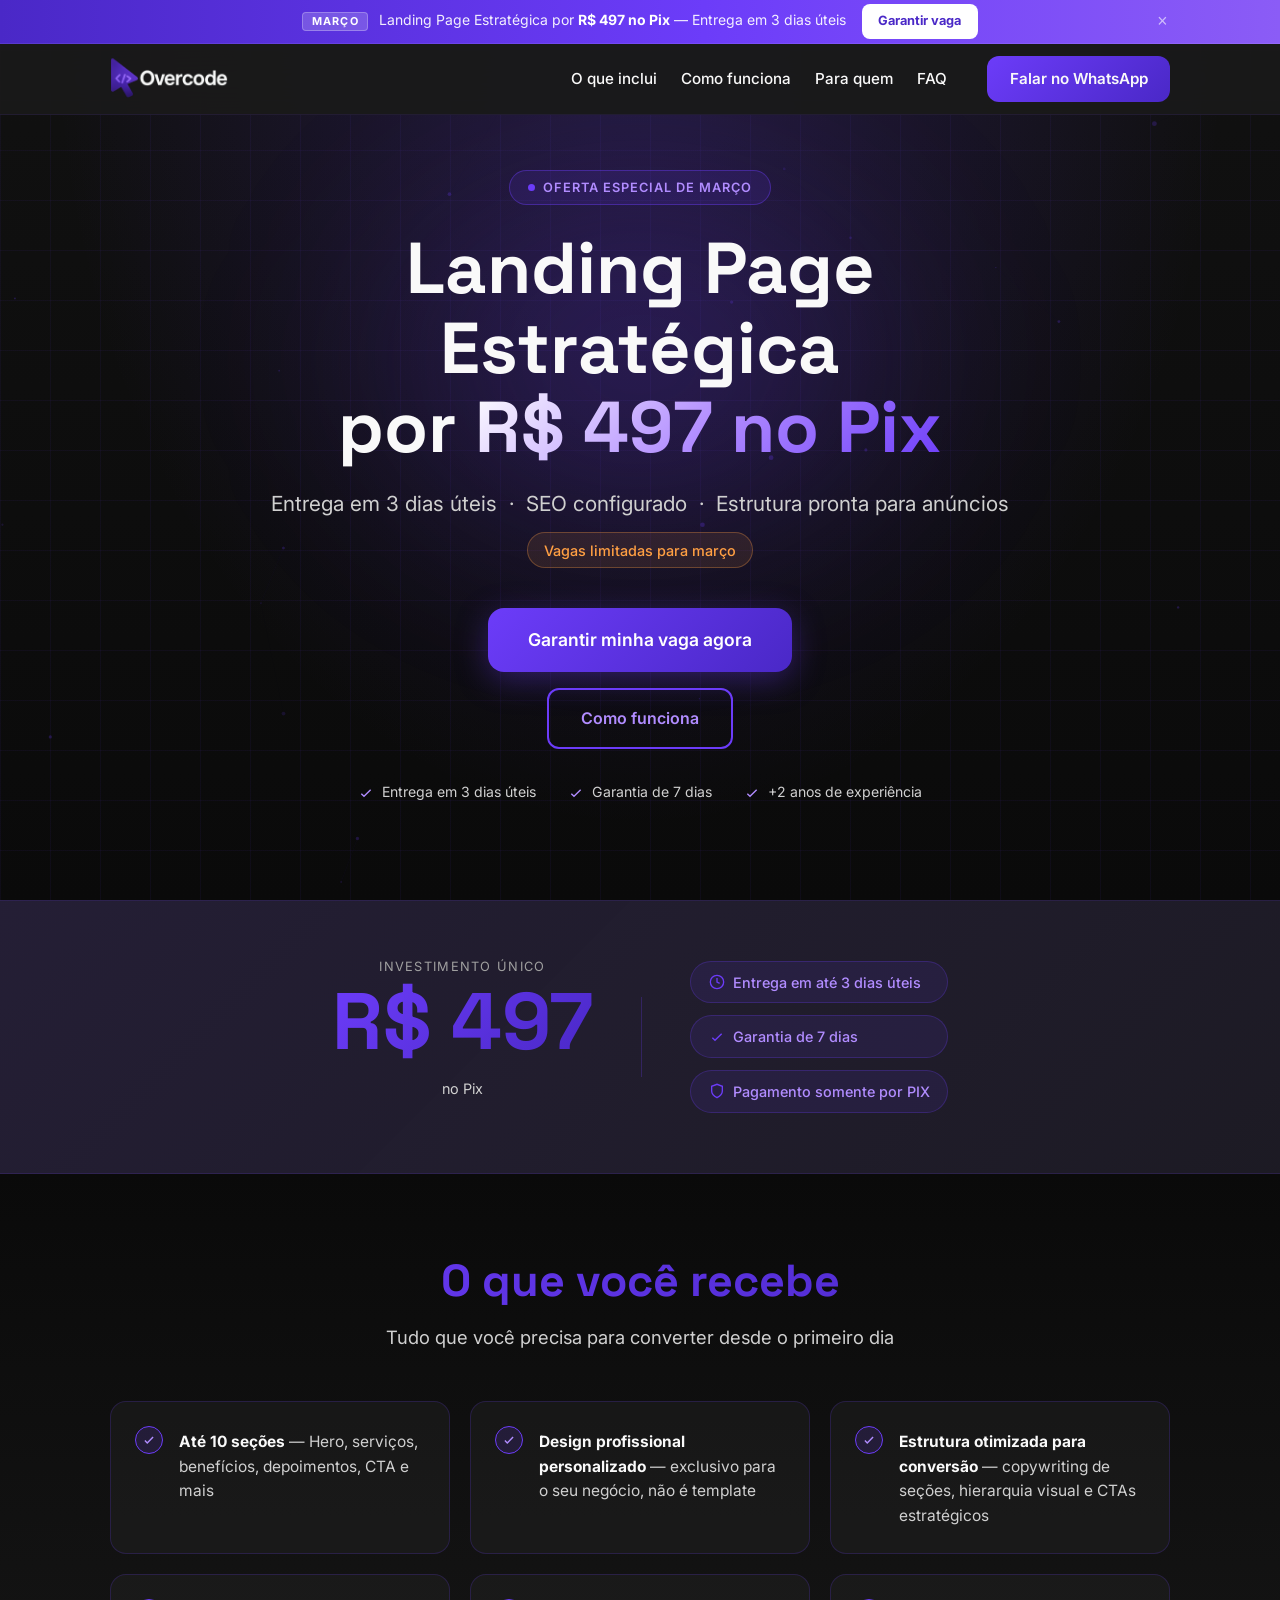
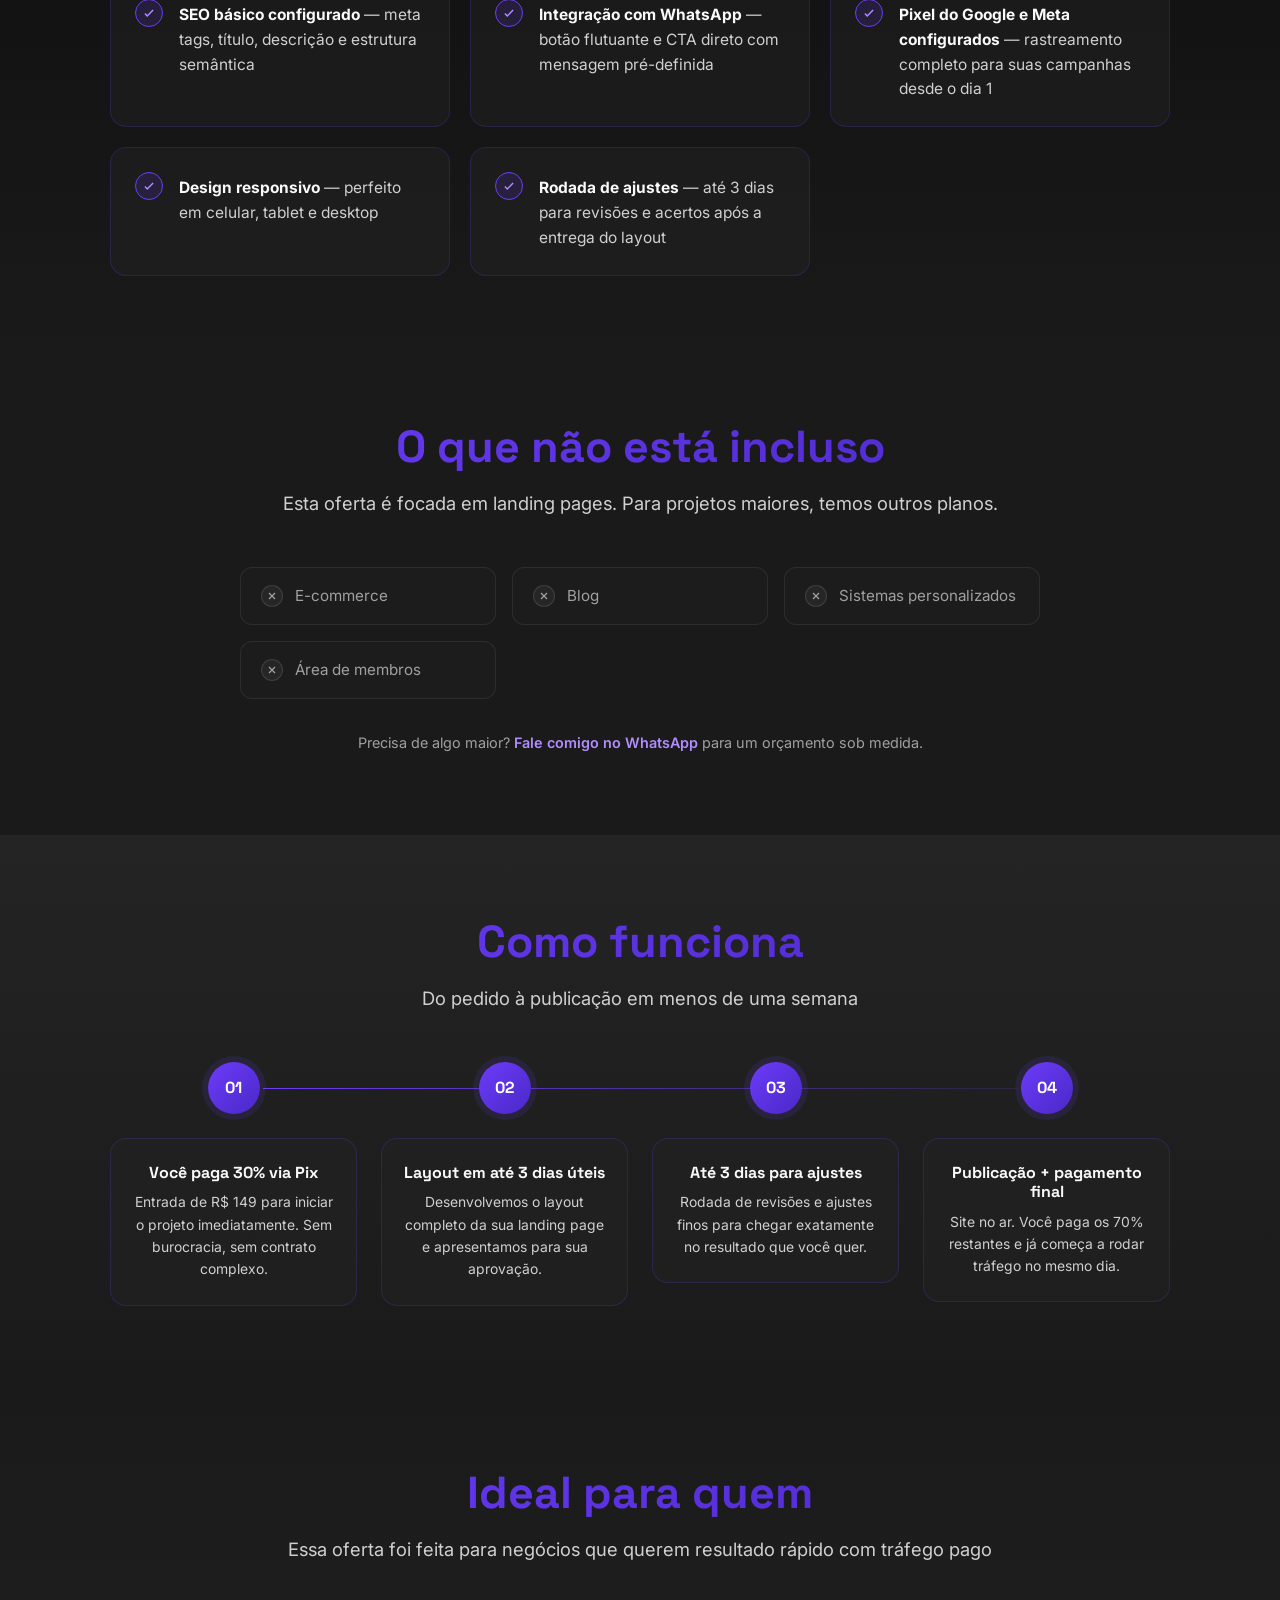
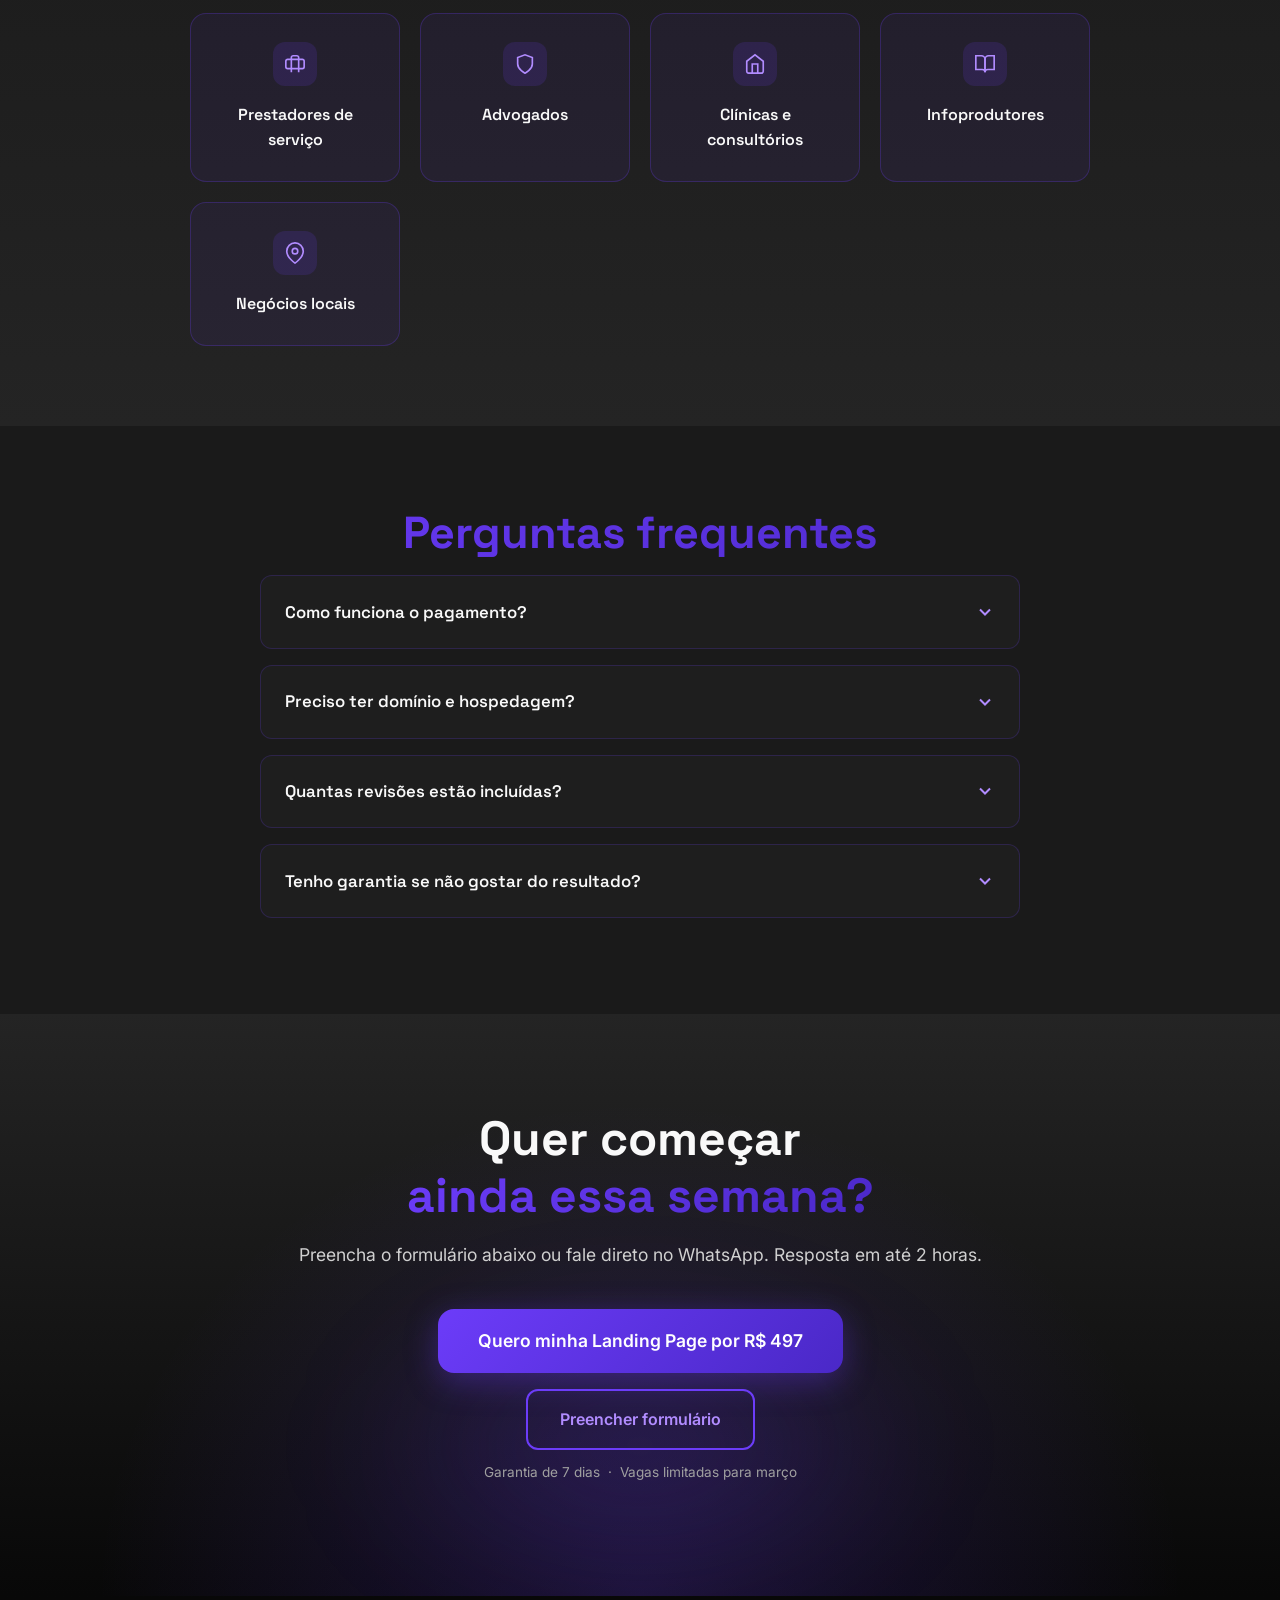
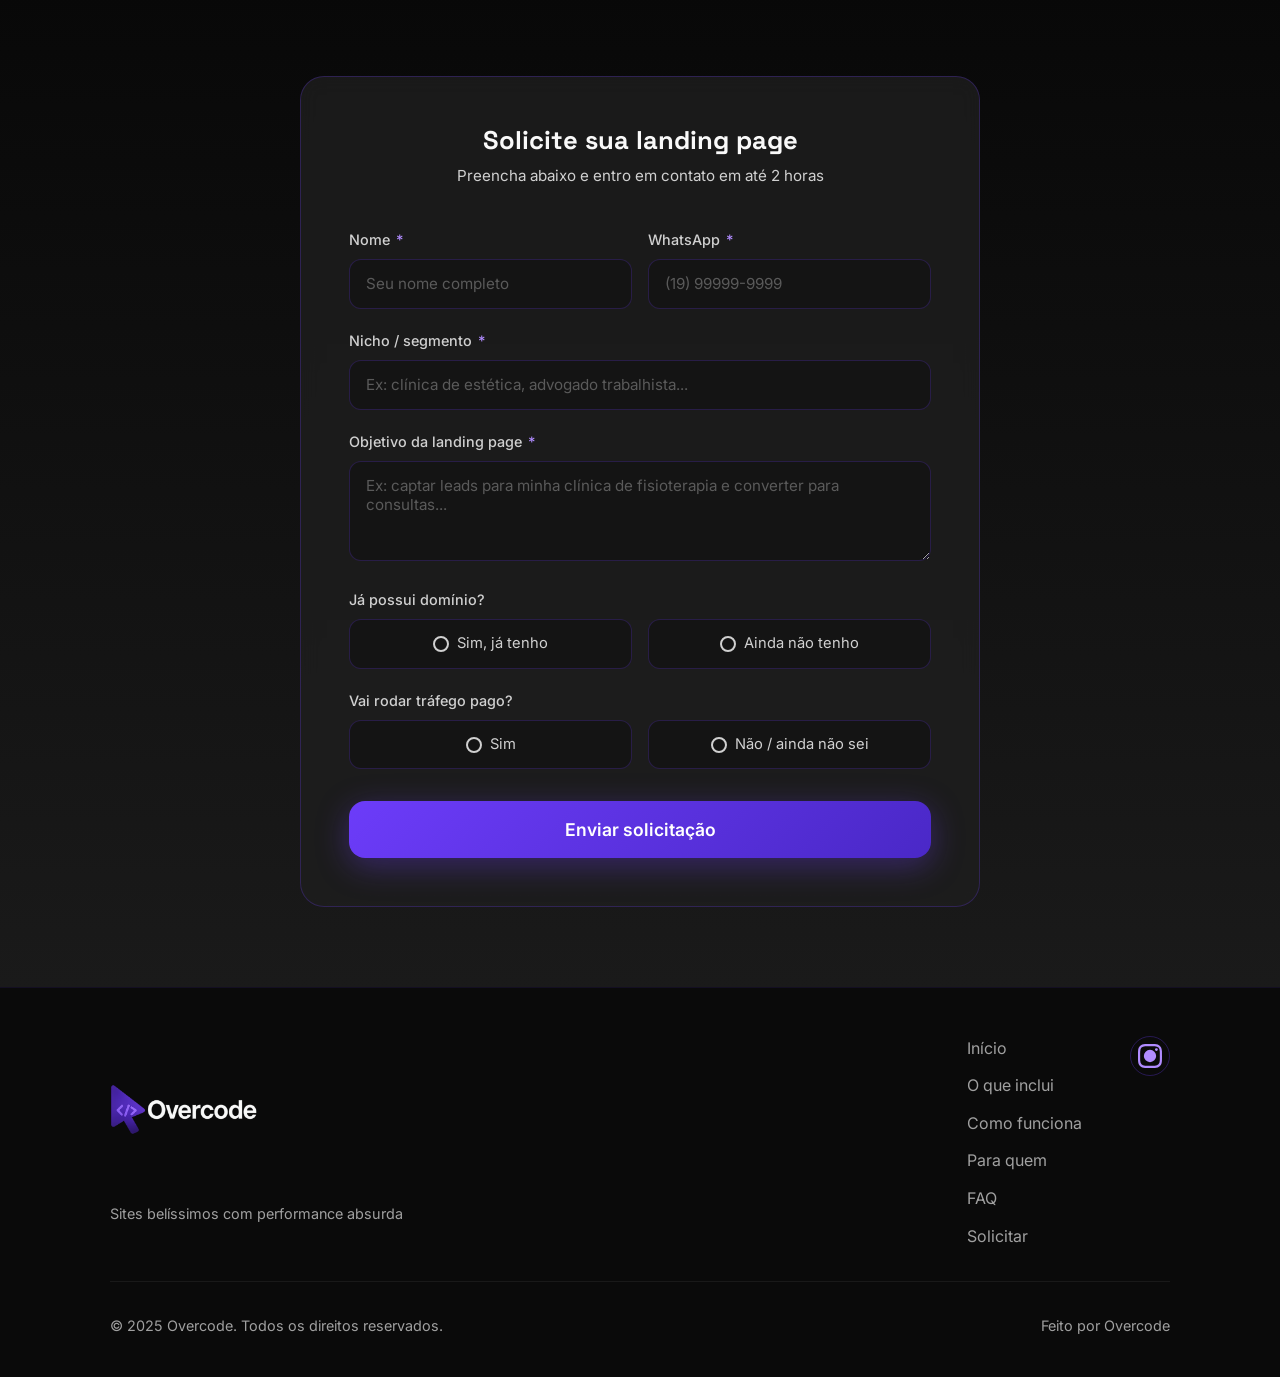
==== commit 11fb9fca: "adiciona Google tag gtag em todas as paginas" ====
--- a/lp497.html
+++ b/lp497.html
@@ -1,6 +1,15 @@
 <!DOCTYPE html>
 <html lang="pt-BR">
 <head>
+    <!-- Google tag (gtag.js) -->
+    <script async src="https://www.googletagmanager.com/gtag/js?id=AW-17985899897"></script>
+    <script>
+      window.dataLayer = window.dataLayer || [];
+      function gtag(){dataLayer.push(arguments);}
+      gtag('js', new Date());
+
+      gtag('config', 'AW-17985899897');
+    </script>
     <meta charset="UTF-8">
     <meta name="viewport" content="width=device-width, initial-scale=1.0">
     <title>Landing Page por R$497 no Pix | Overcode — Entrega em 3 dias úteis</title>
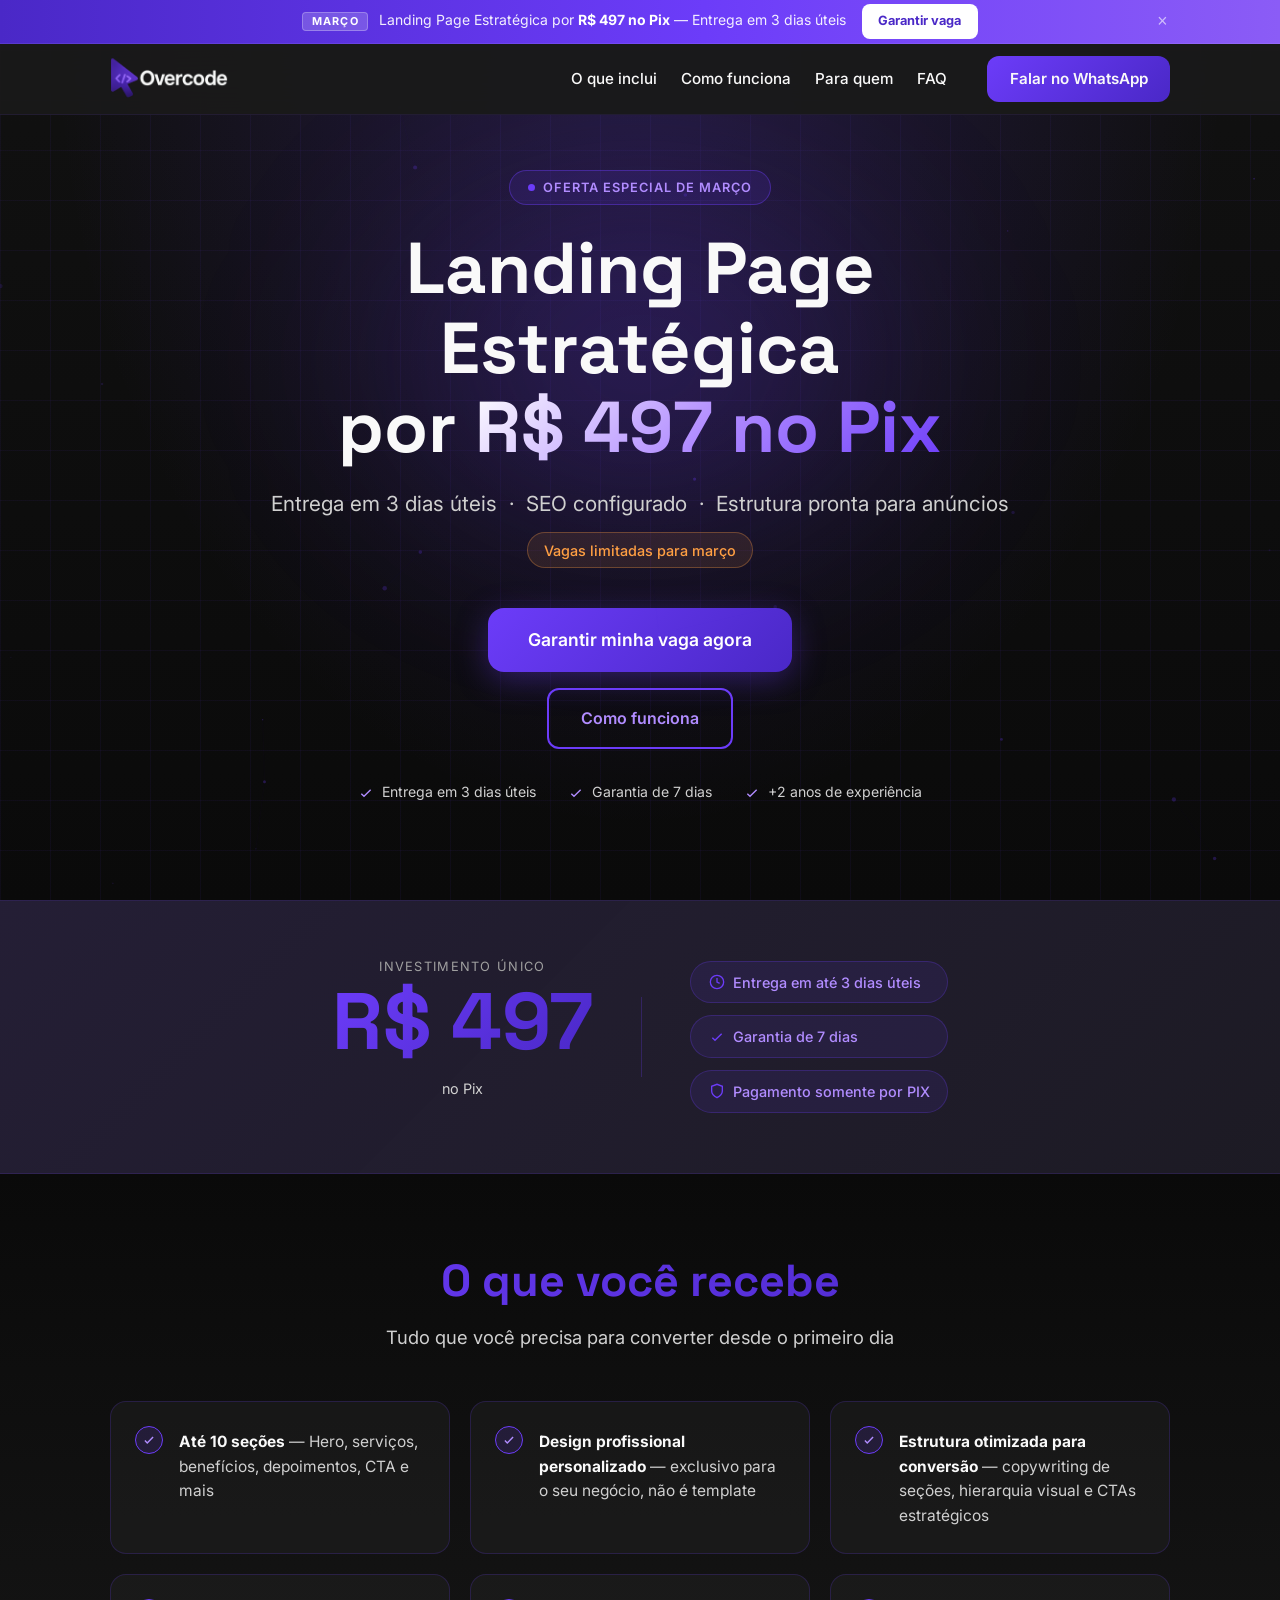
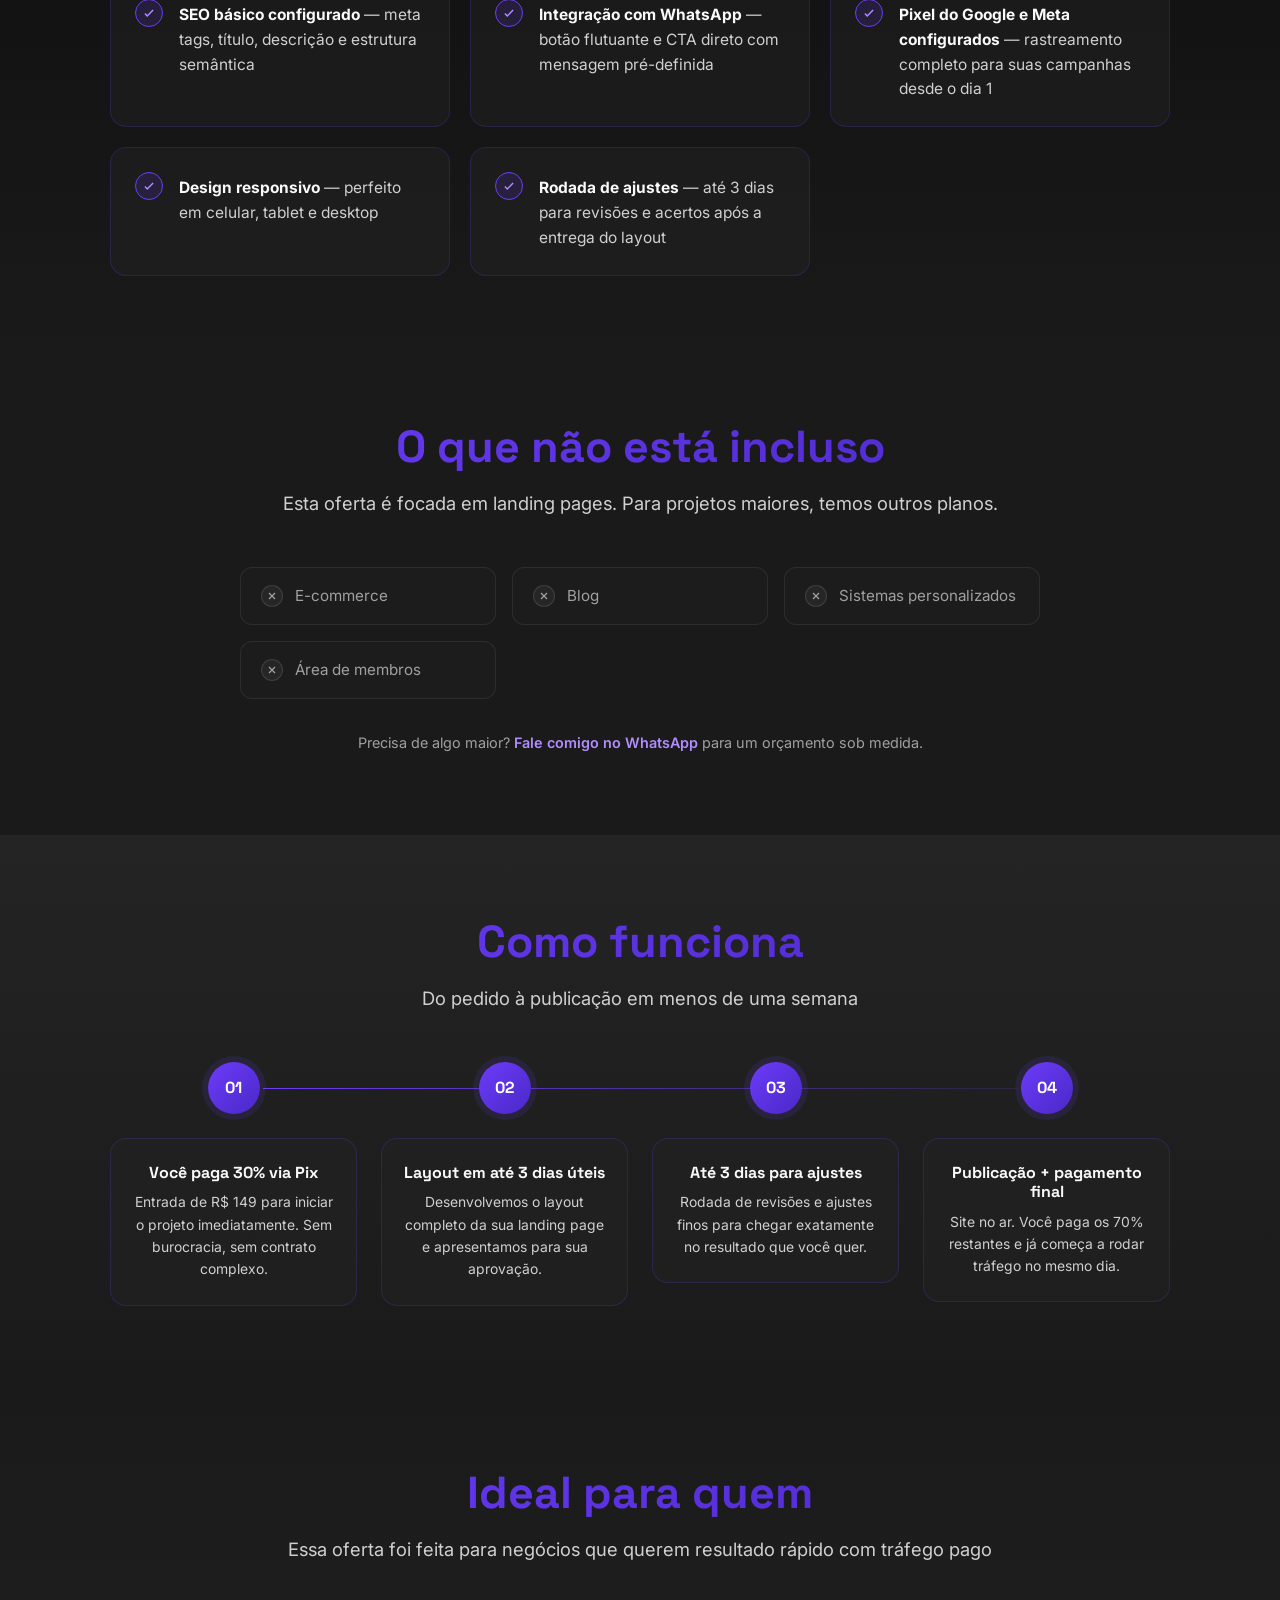
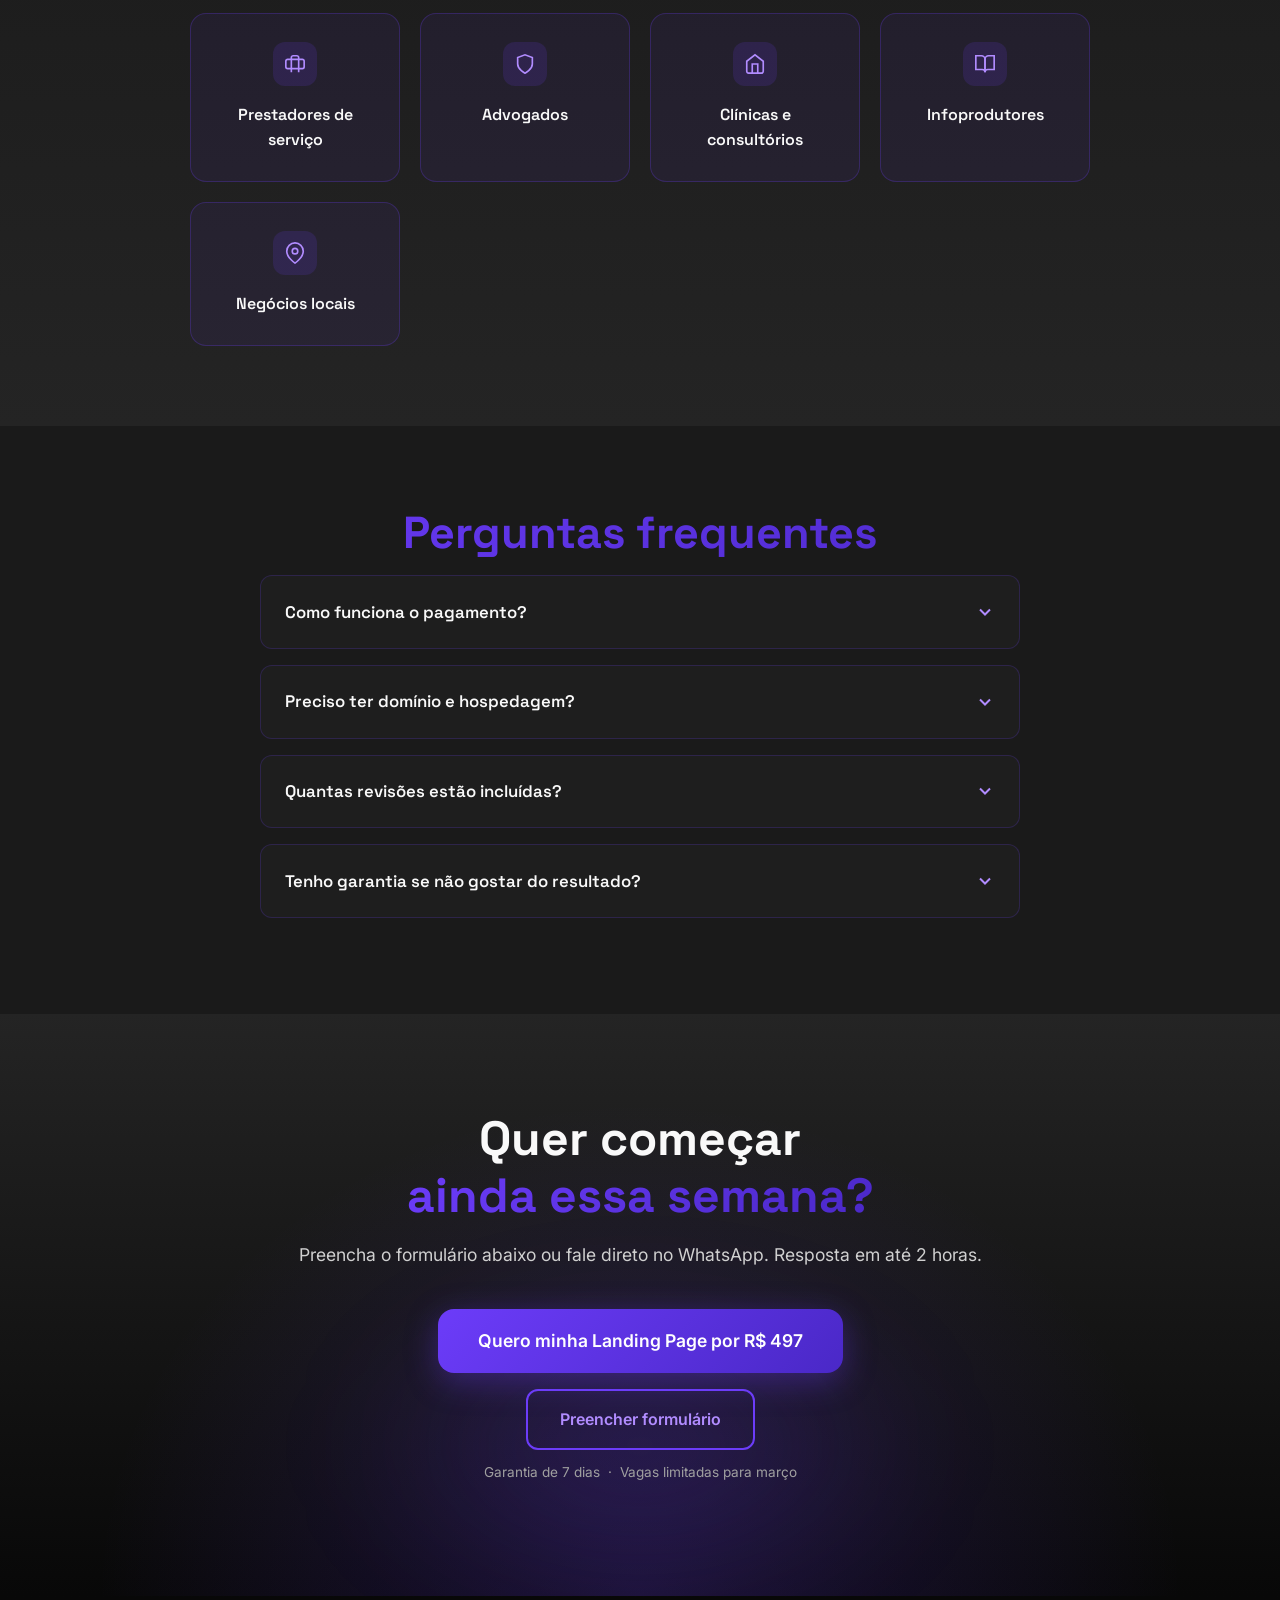
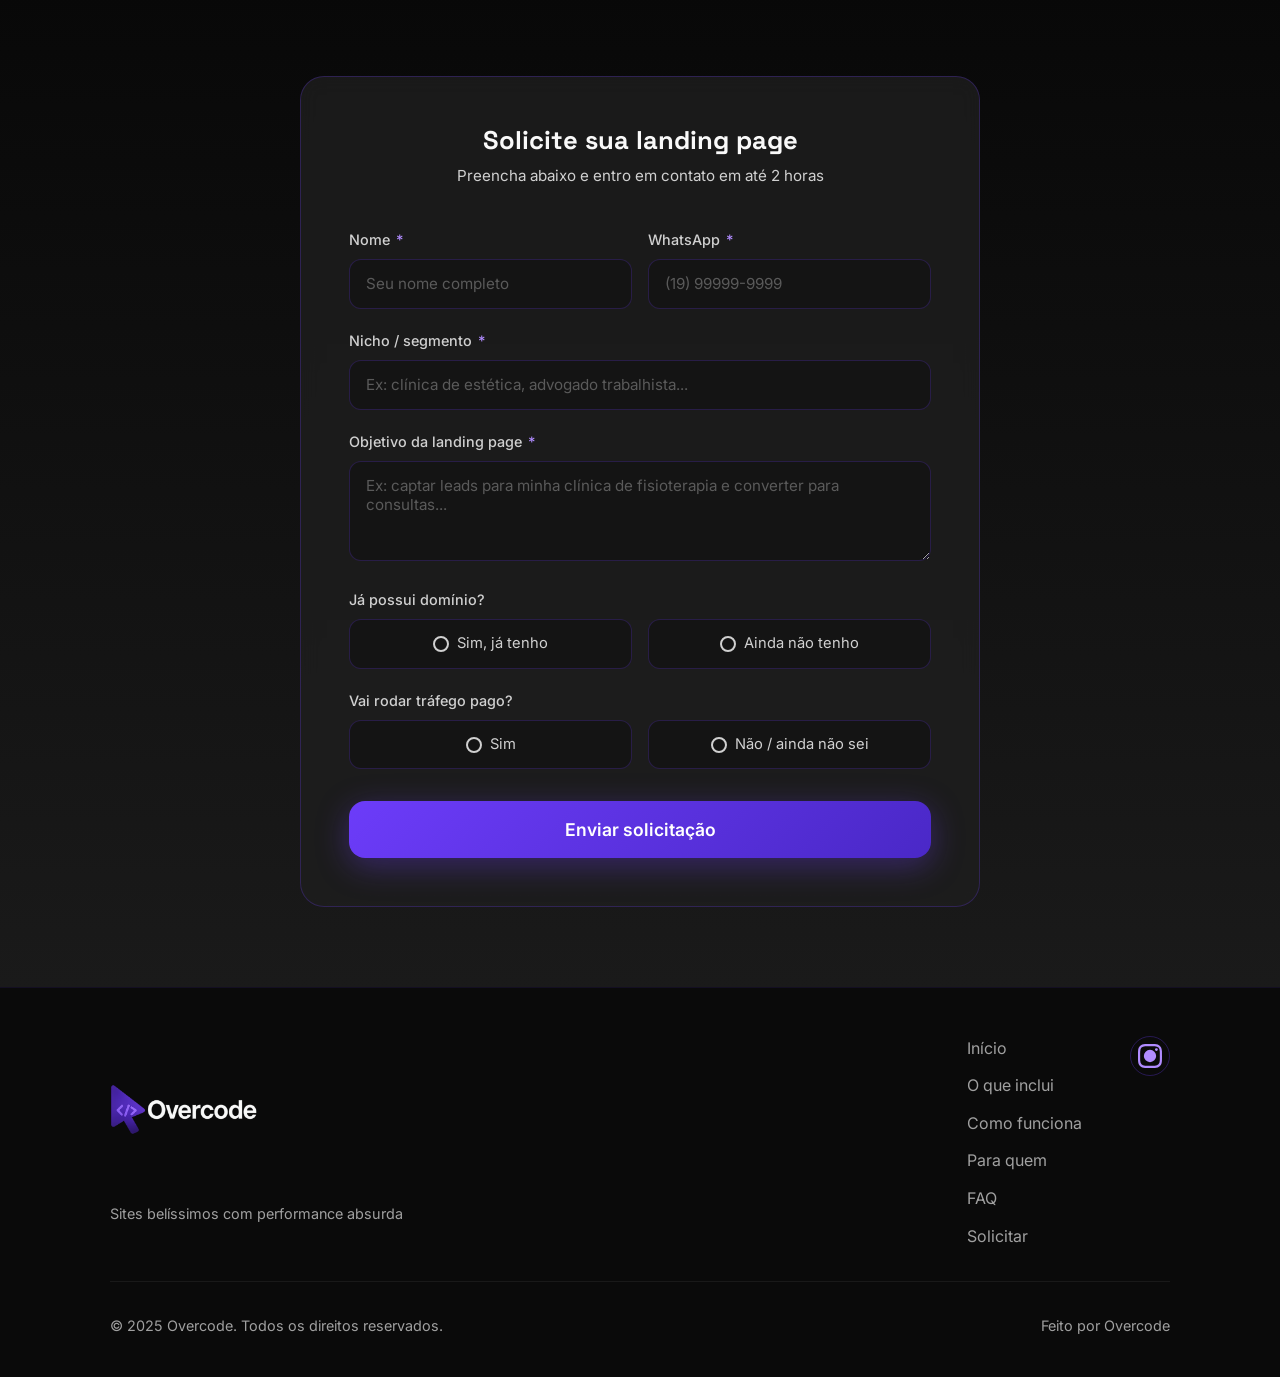
==== commit 16c03683: "adiciona evento de conversao gtag no formulario da lp497" ====
--- a/lp497.html
+++ b/lp497.html
@@ -1824,7 +1824,7 @@
                         <div id="form-error" role="alert" style="display:none;margin-bottom:1rem;padding:1rem 1.25rem;background:rgba(255,107,107,0.1);border:1px solid rgba(255,107,107,0.35);border-radius:12px;color:#ff6b6b;font-size:0.9rem;"></div>
 
                         <div class="form__submit-wrap">
-                            <button type="submit" class="btn btn--cta btn--block" id="submit-btn">
+                            <button type="submit" class="btn btn--cta btn--block" id="submit-btn" onclick="gtag_report_conversion();">
                                 <span id="submit-text">Enviar solicitação</span>
                                 <svg id="submit-spinner" width="20" height="20" viewBox="0 0 24 24" fill="none" stroke="currentColor" stroke-width="2" style="display:none;animation:spin 0.8s linear infinite;">
                                     <path d="M12 2v4M12 18v4M4.93 4.93l2.83 2.83M16.24 16.24l2.83 2.83M2 12h4M18 12h4M4.93 19.07l2.83-2.83M16.24 7.76l2.83-2.83"/>
@@ -2181,5 +2181,21 @@
 })();
 </script>
 
+<!-- Event snippet for Lead Landing 497 conversion page -->
+<script>
+function gtag_report_conversion(url) {
+  var callback = function () {
+    if (typeof(url) != 'undefined') {
+      window.location = url;
+    }
+  };
+  gtag('event', 'conversion', {
+      'send_to': 'AW-17985899897/BaaoCLijloEcEPmarIBD',
+      'event_callback': callback
+  });
+  return false;
+}
+</script>
+
 </body>
 </html>
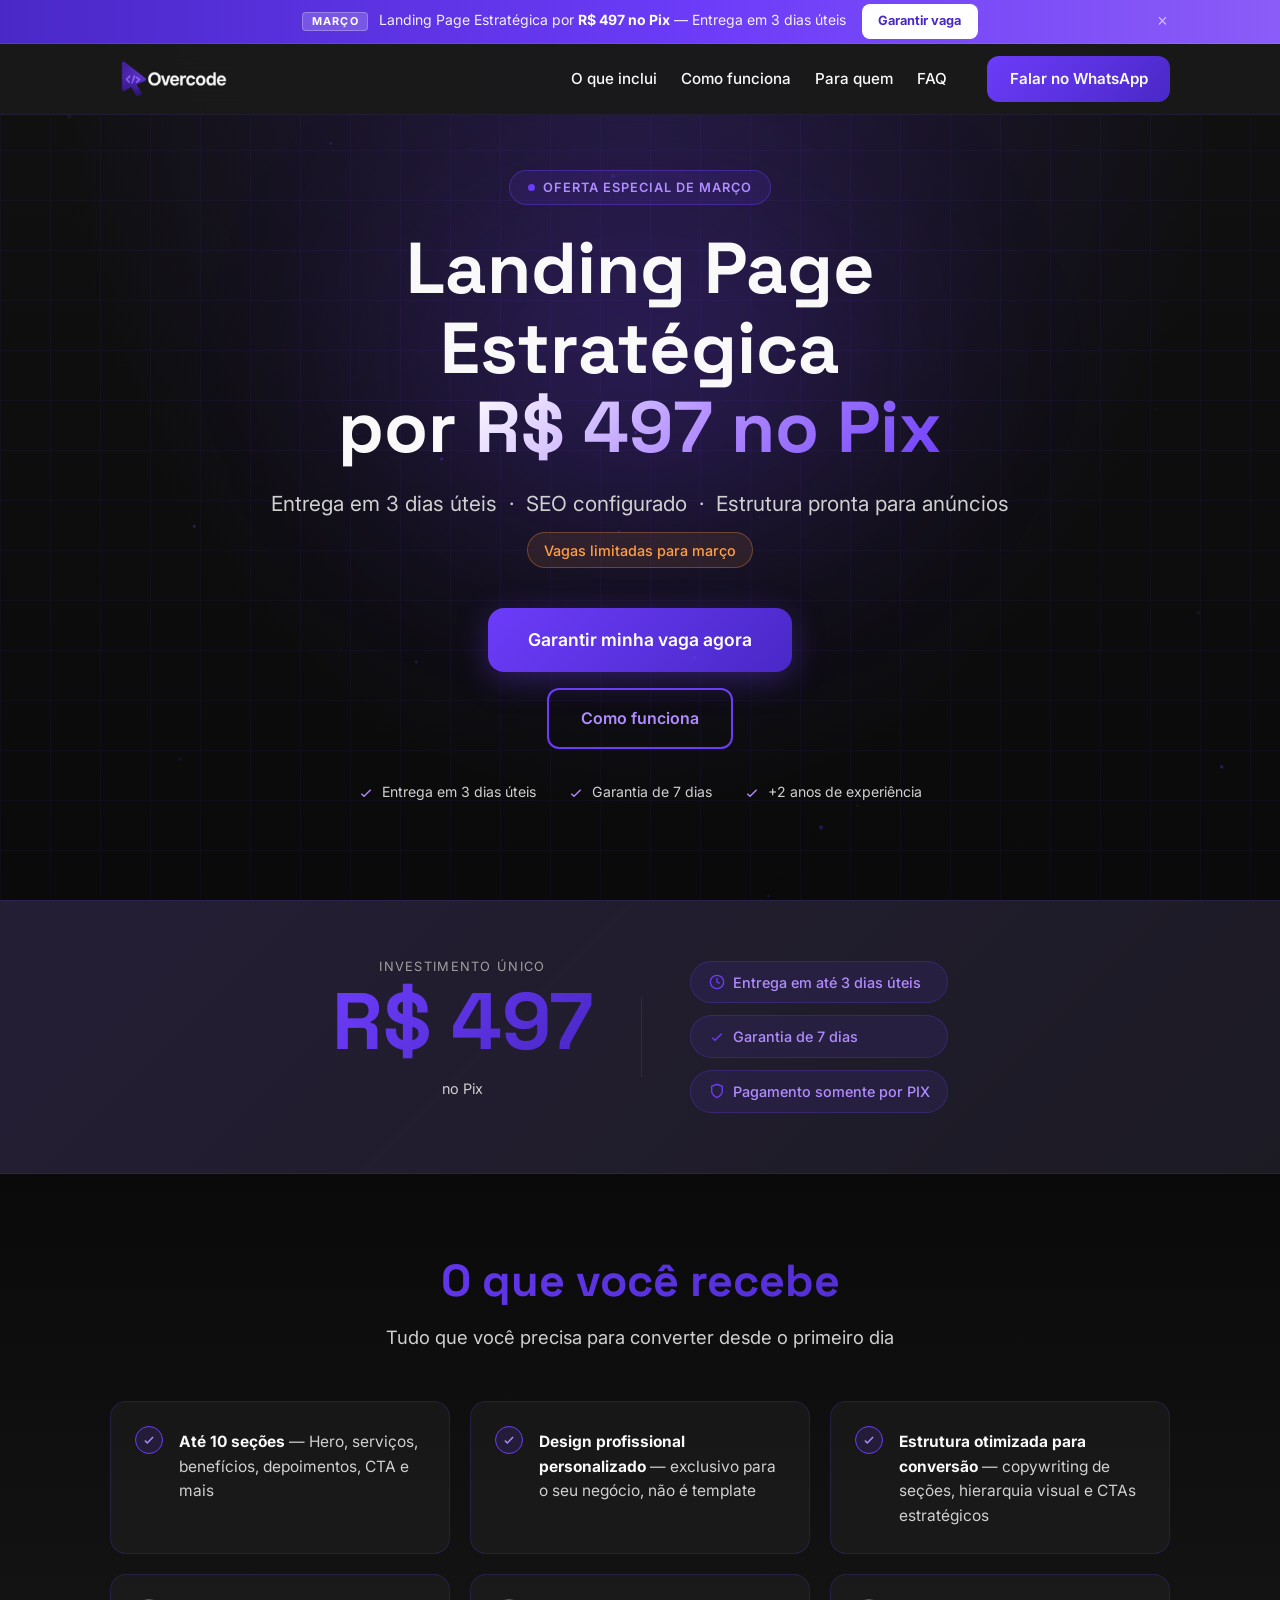
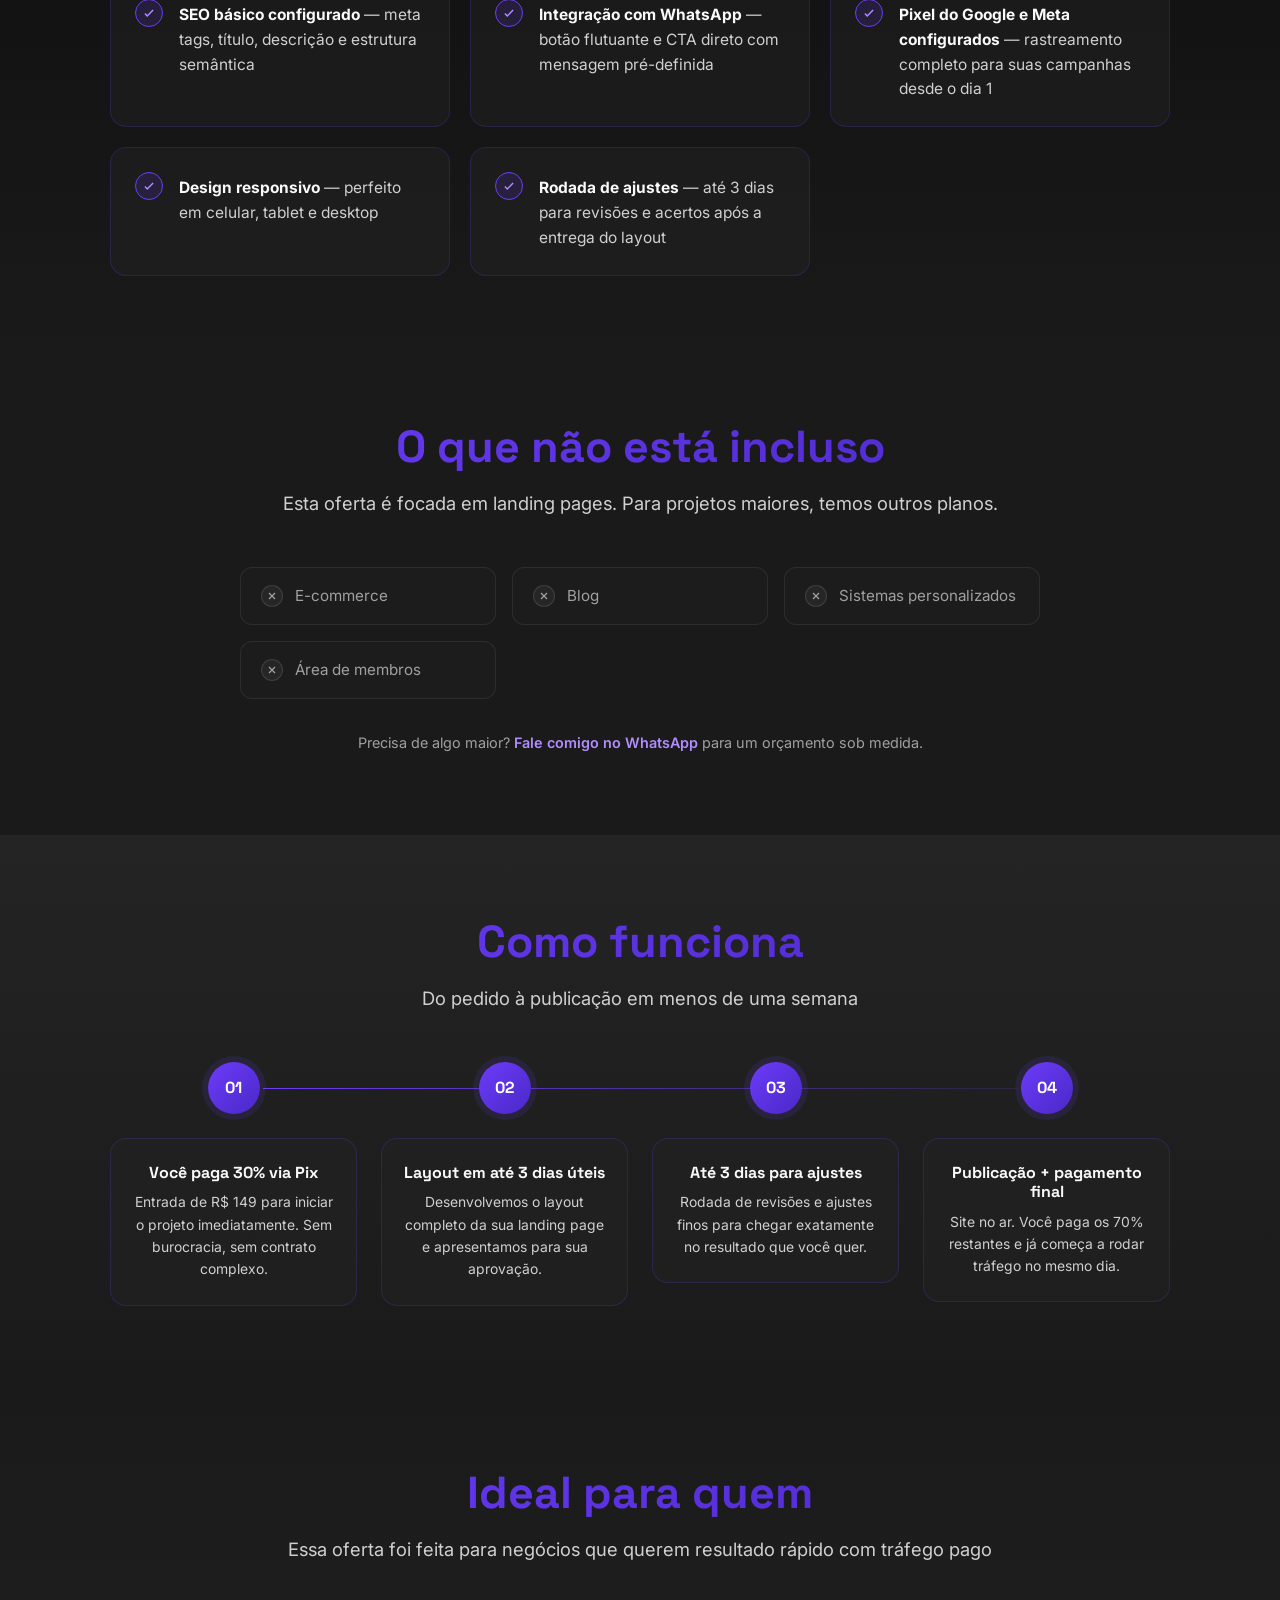
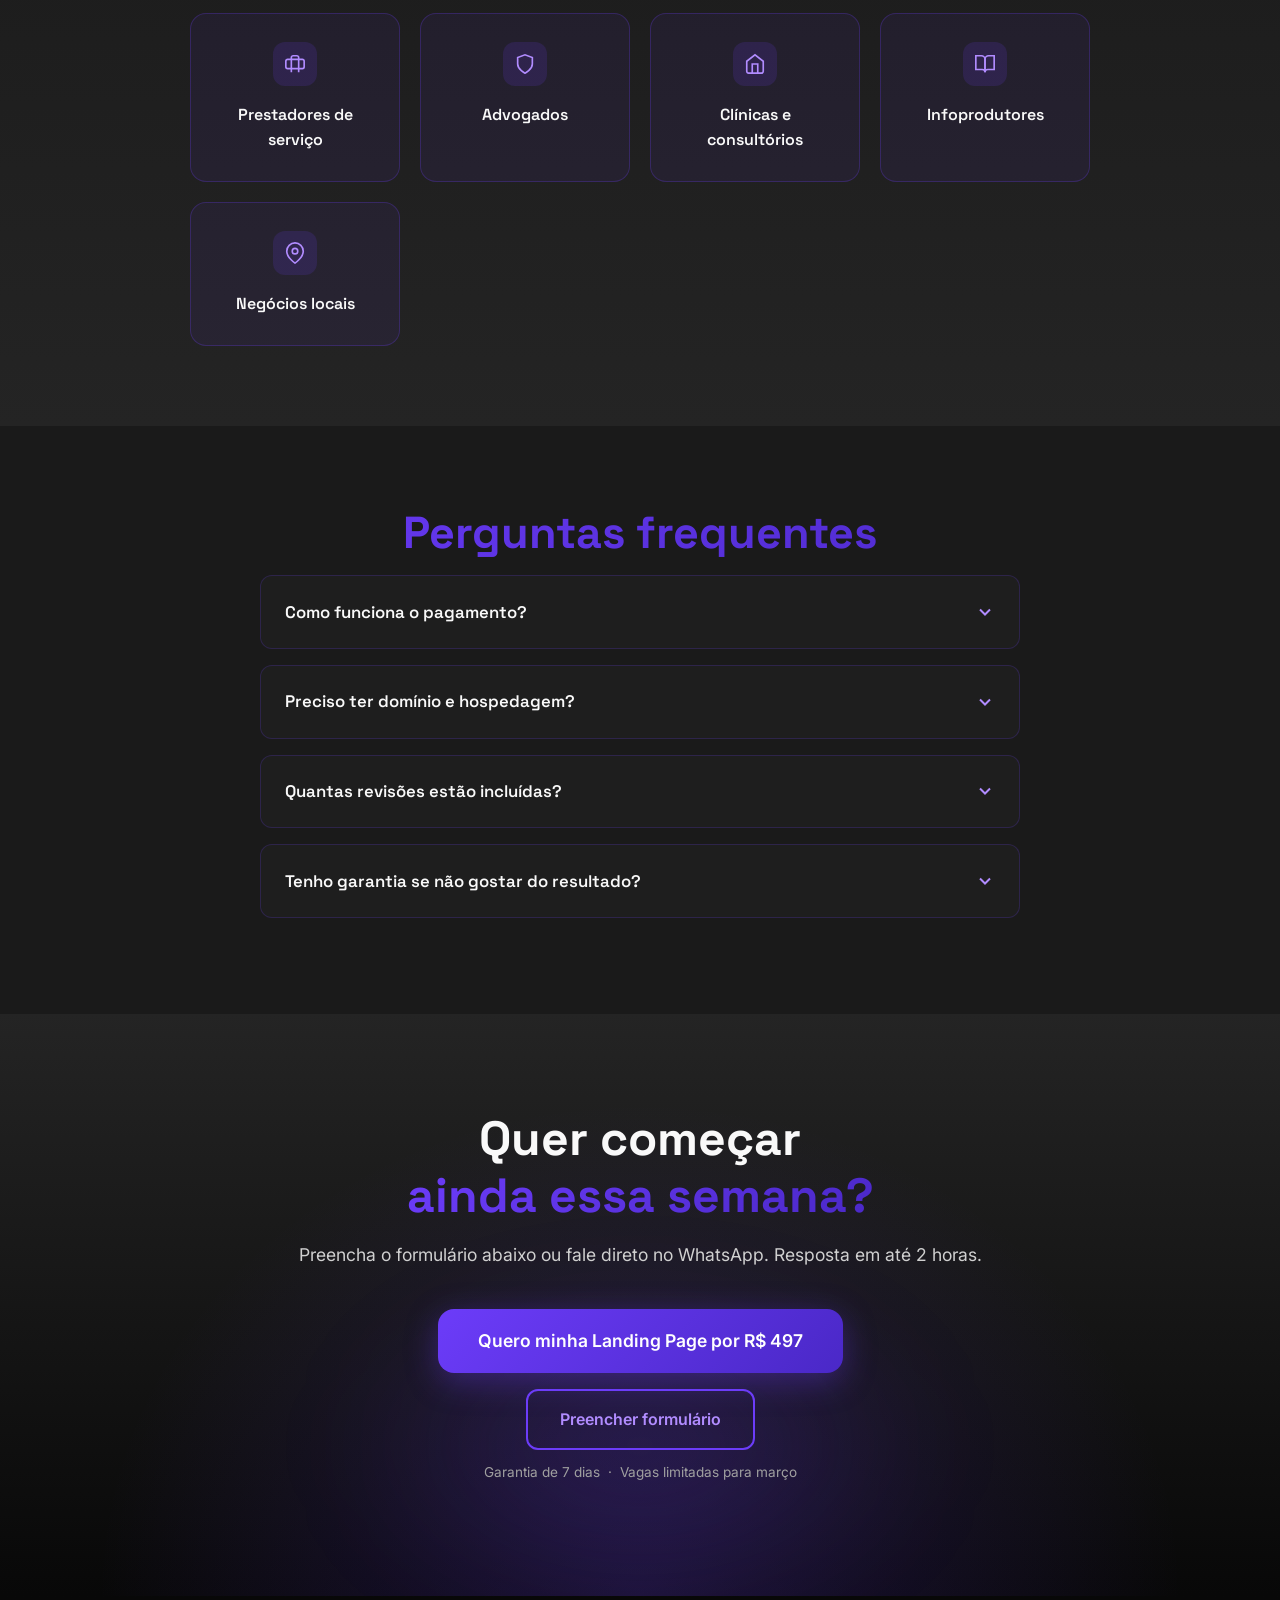
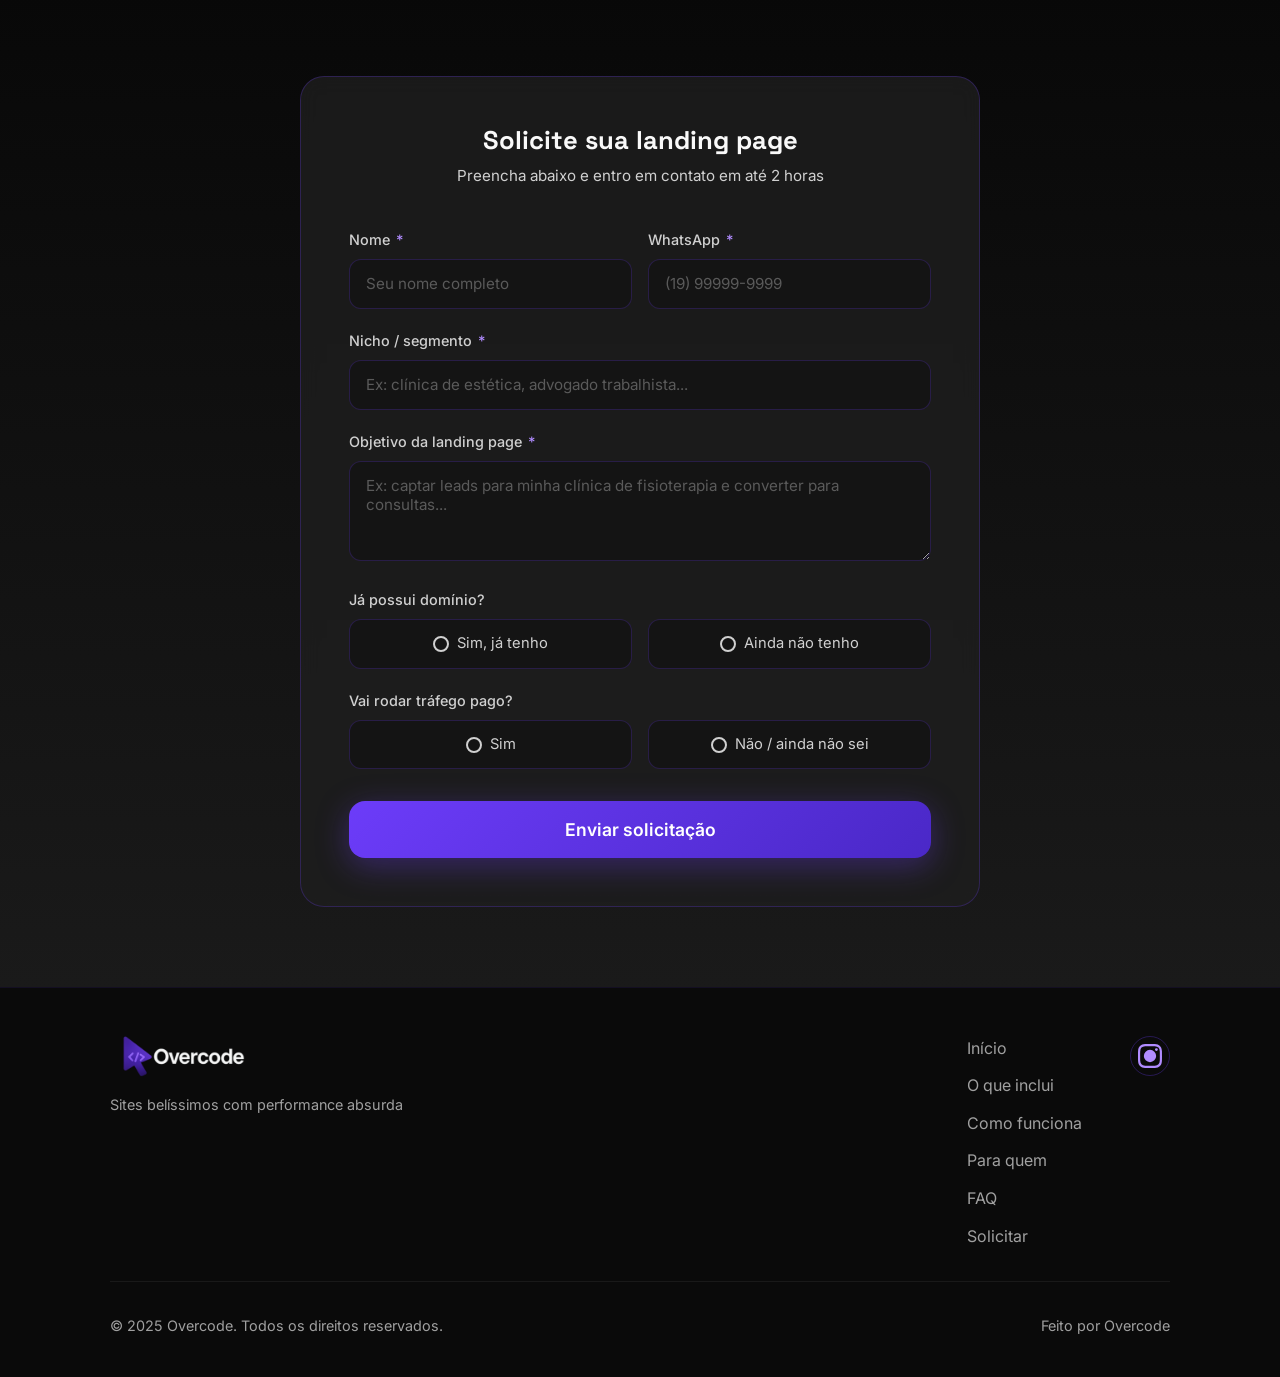
==== commit 63f6000a: "corrige altura da logo na navbar da lp497 Co-Authored-By: Claude Sonnet 4.6 <noreply@anthropic.com>" ====
--- a/lp497.html
+++ b/lp497.html
@@ -204,7 +204,7 @@
         }
 
         .nav__logo { display: flex; align-items: center; z-index: 1001; flex-shrink: 0; }
-        .nav__logo img { height: 120px; width: auto; display: block; }
+        .nav__logo img { height: 36px; width: auto; display: block; }
 
         .nav__toggle { display: none; background: none; border: none; cursor: pointer; padding: 0.5rem; z-index: 1001; }
         .nav__toggle-line { display: block; width: 24px; height: 2px; background: var(--white-soft); margin: 5px 0; transition: all var(--transition-base); }
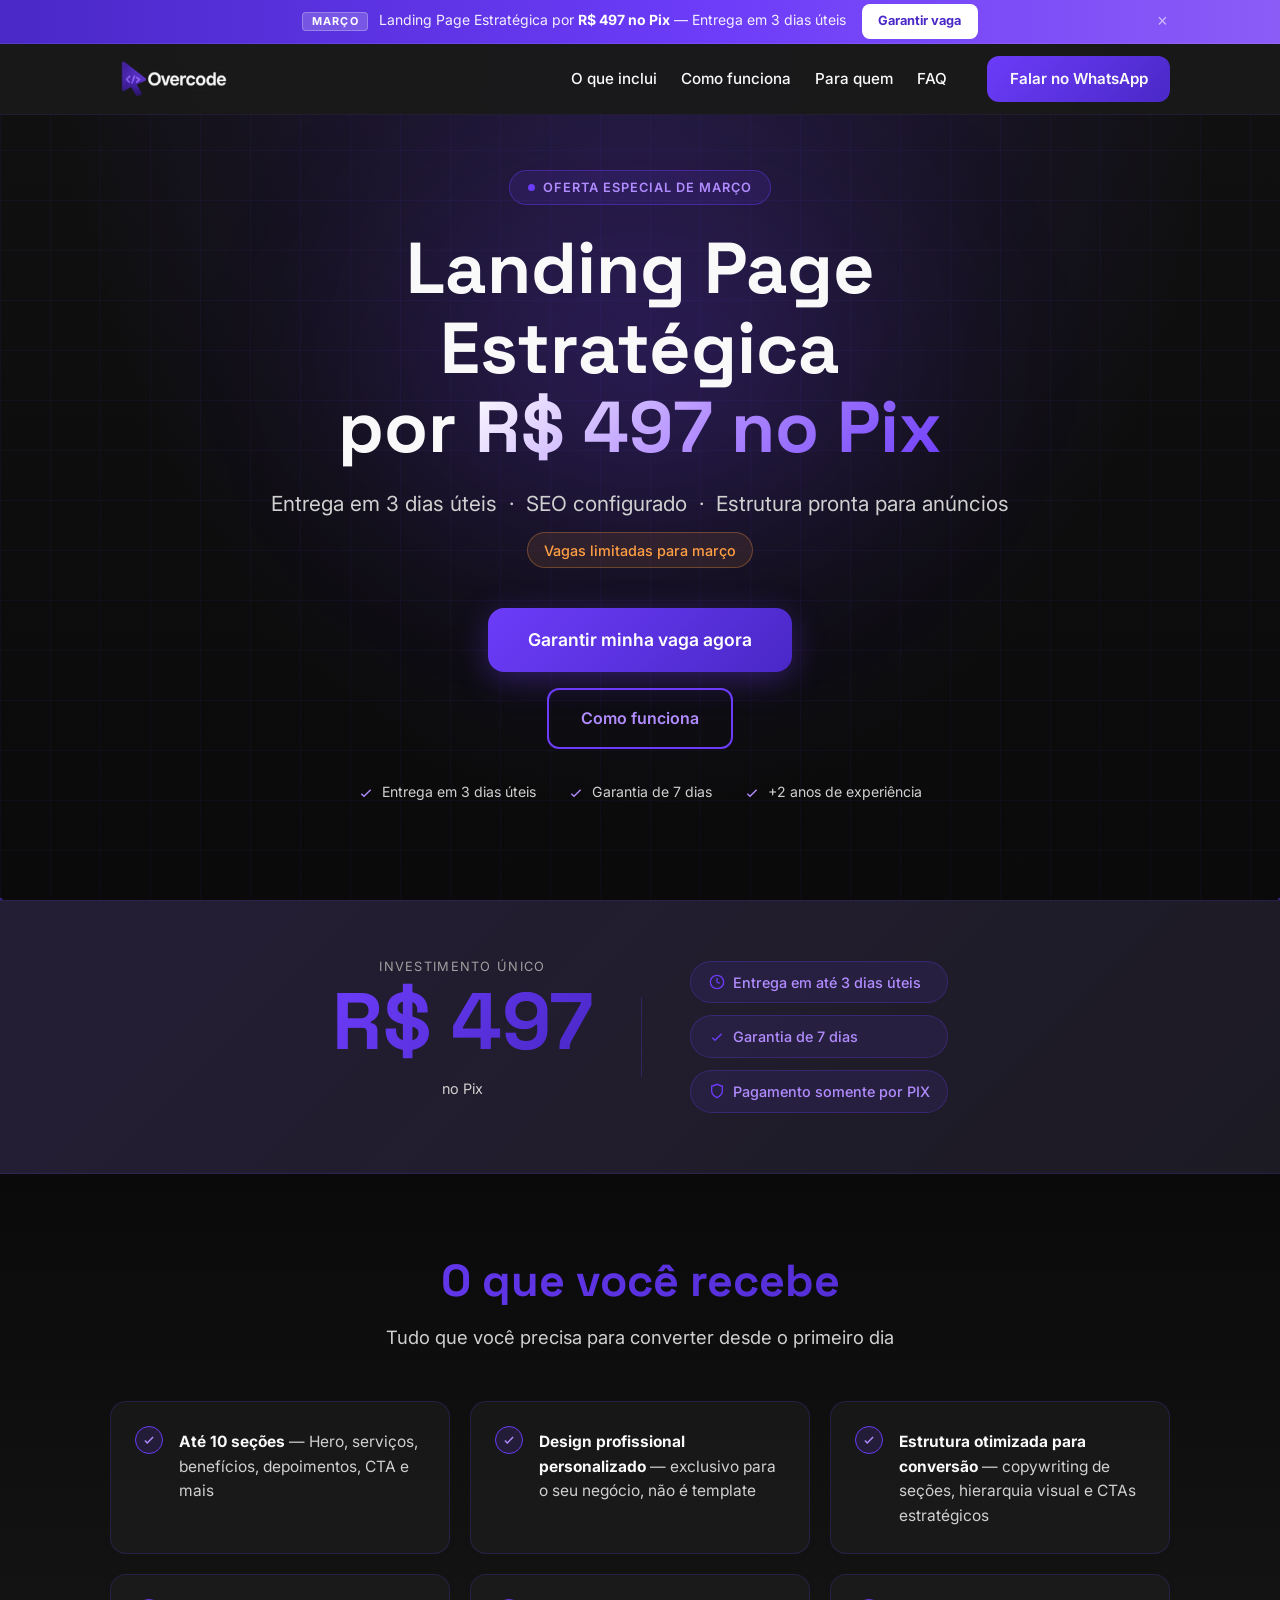
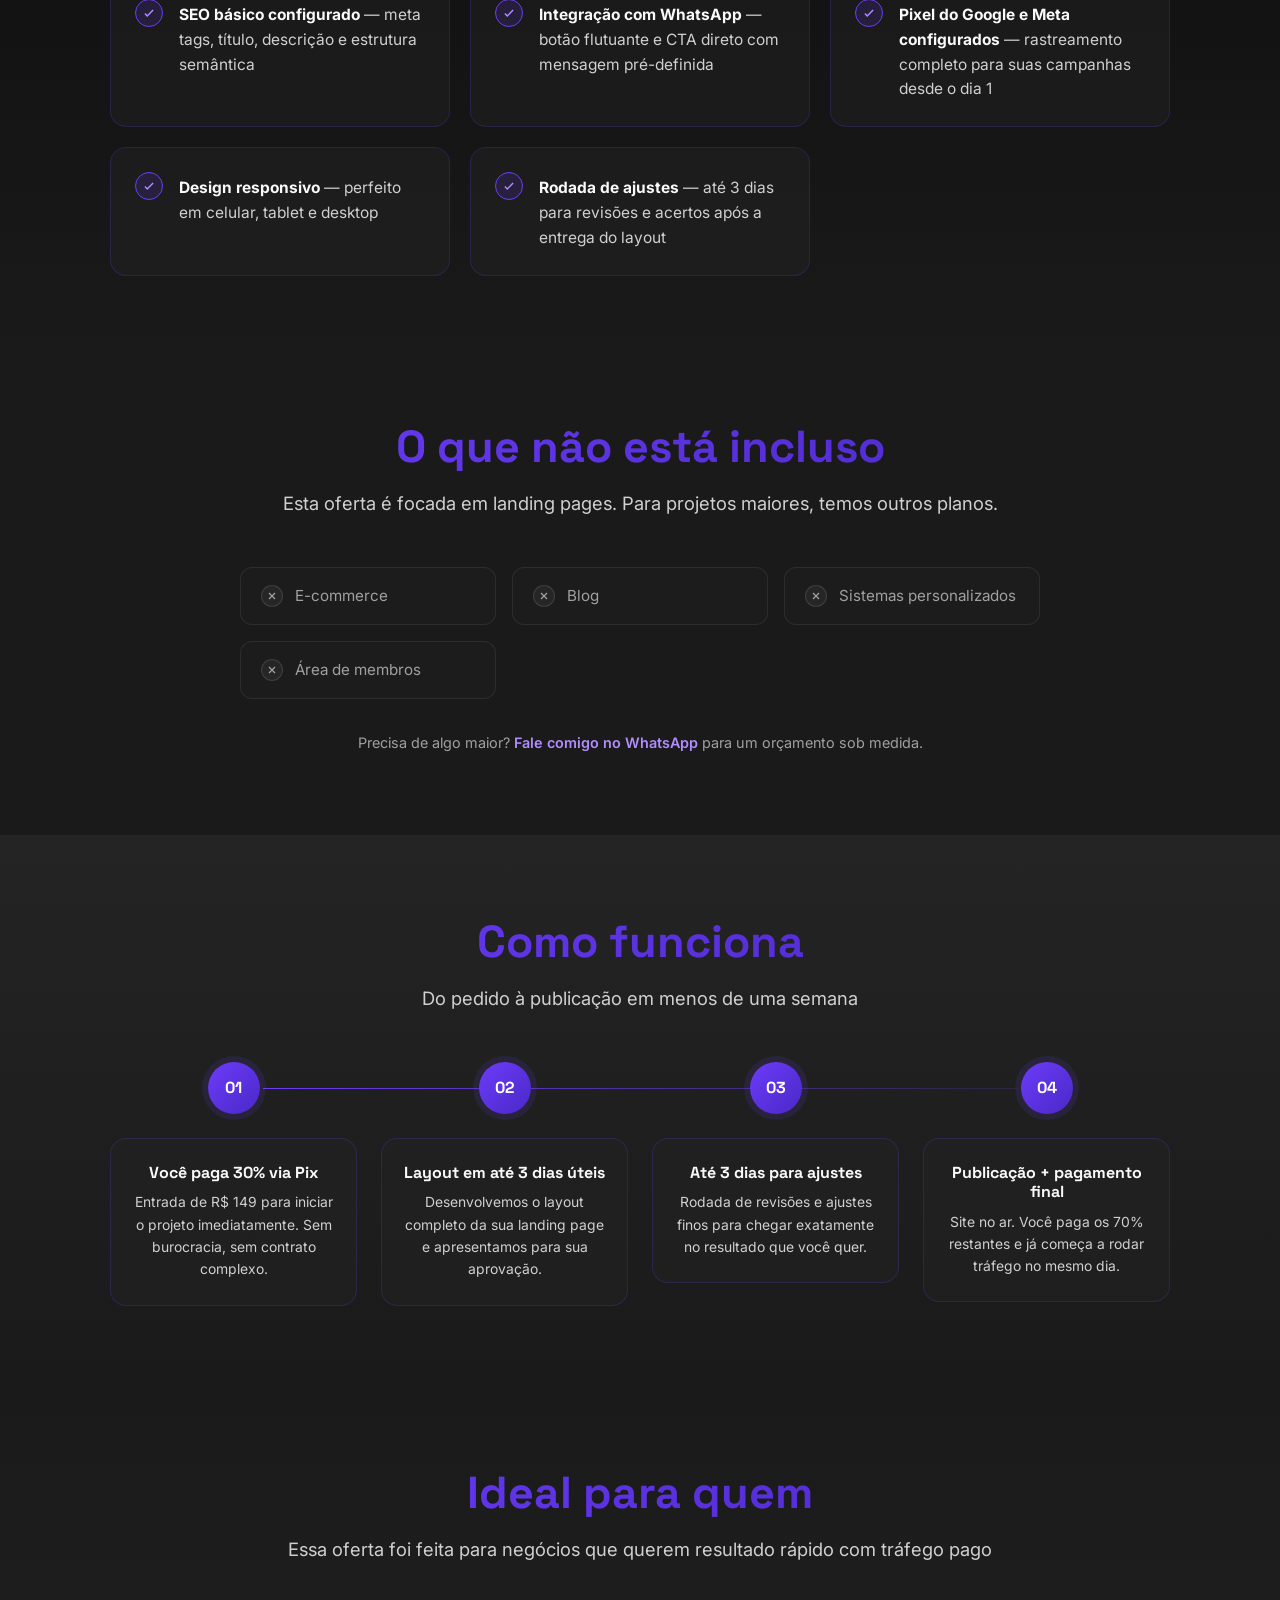
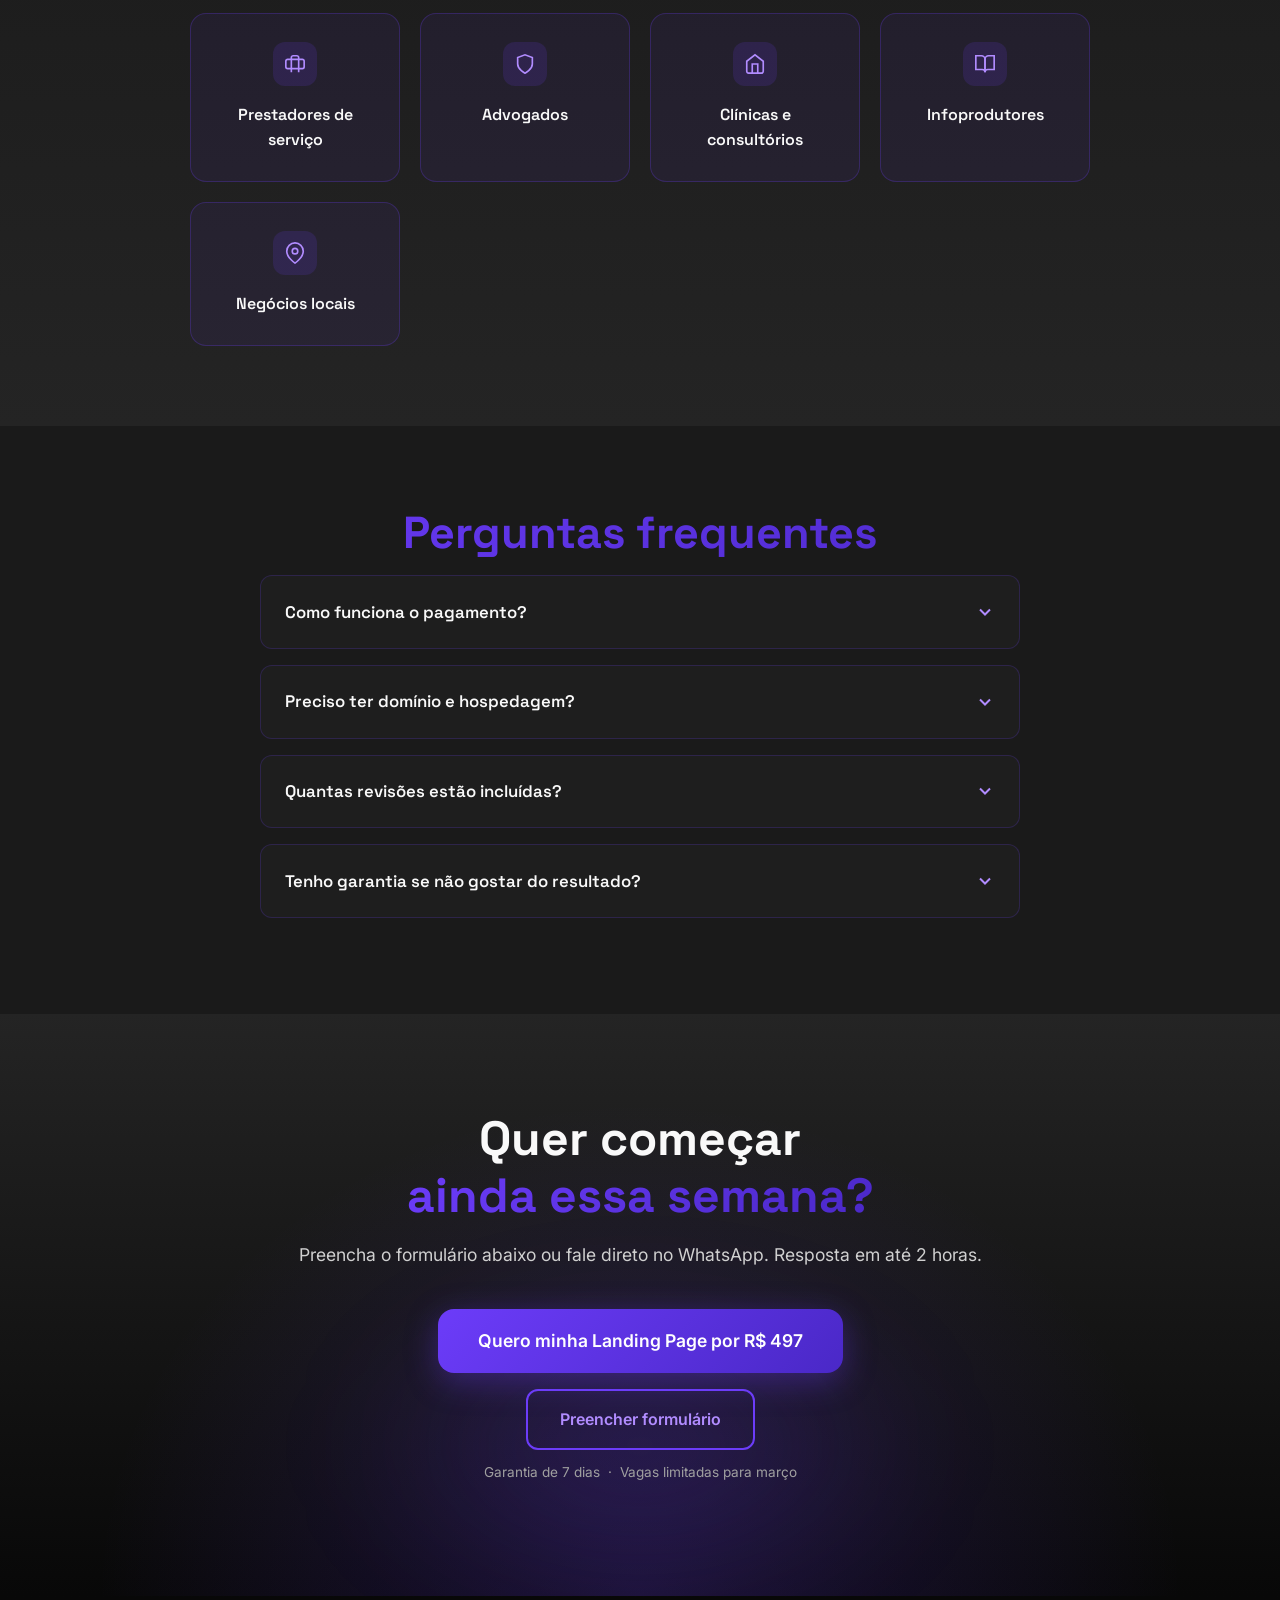
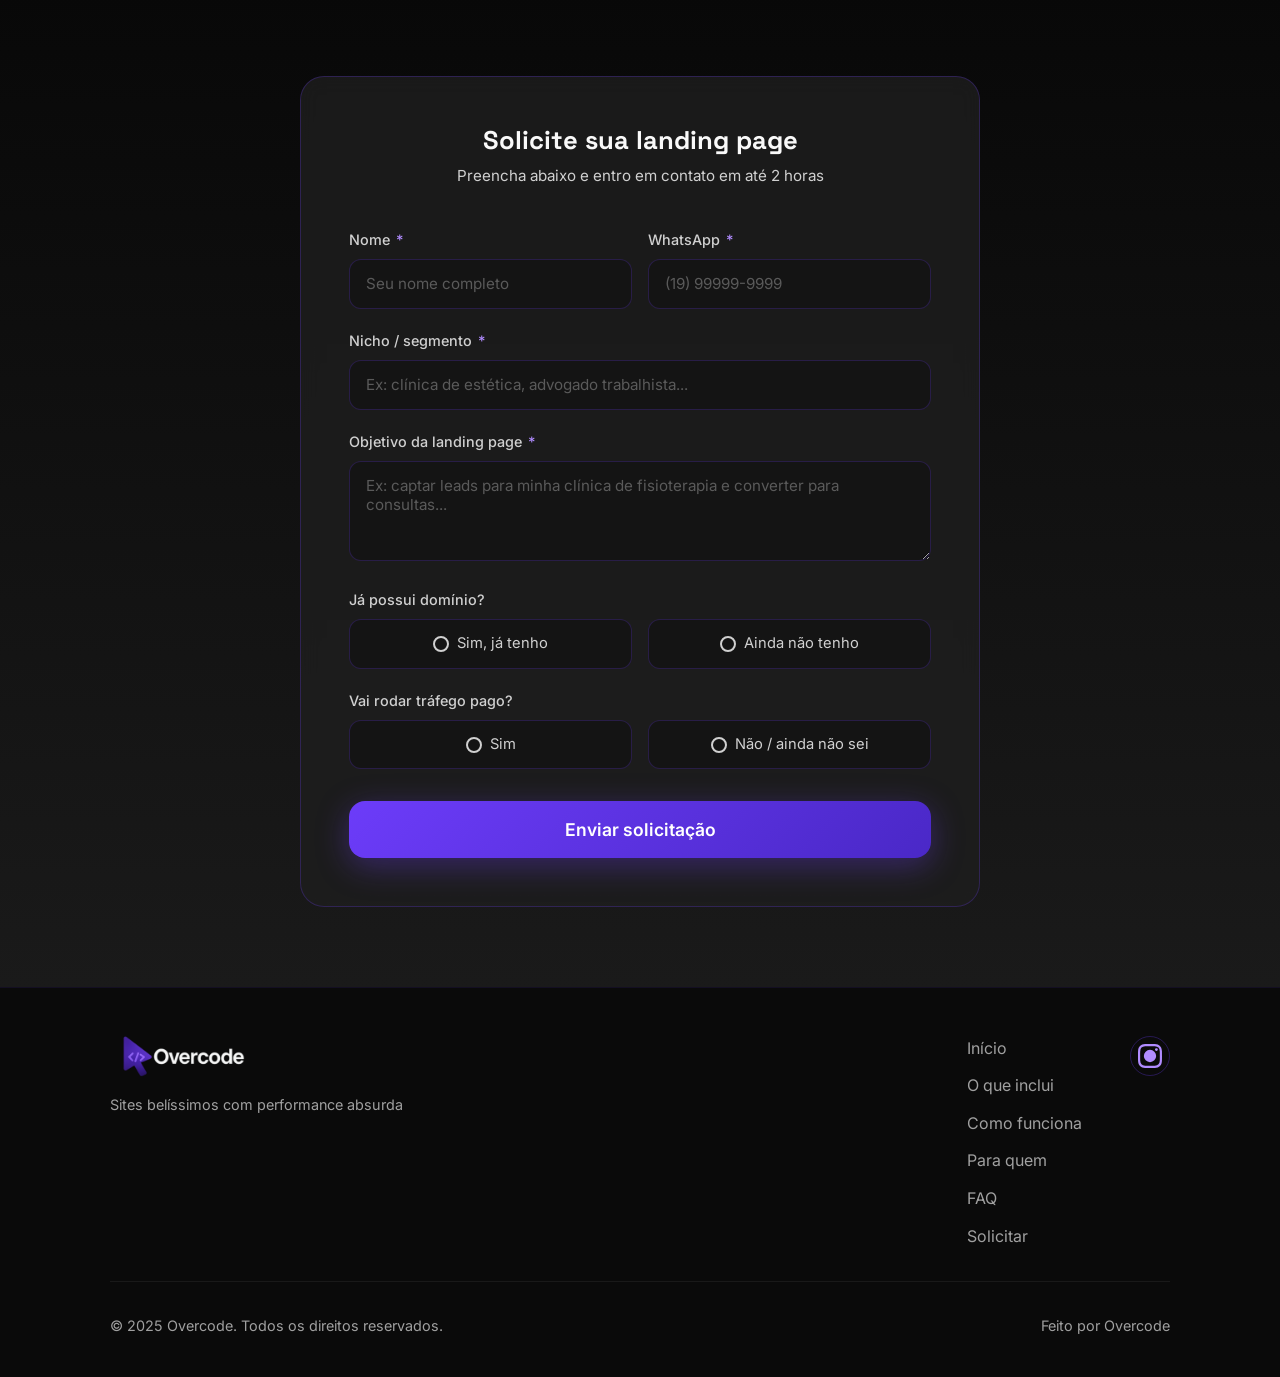
==== commit 4332abba: "atualiza index e lp497, adiciona favicons e og-image Co-Authored-By: Claude Sonnet 4.6 <noreply@anth" ====
--- a/lp497.html
+++ b/lp497.html
@@ -20,7 +20,11 @@
     <link rel="preconnect" href="https://fonts.gstatic.com" crossorigin>
     <link href="https://fonts.googleapis.com/css2?family=Inter:wght@400;500;600;700&family=Space+Grotesk:wght@500;700&display=swap" rel="stylesheet">
 
+    <link rel="icon" type="image/png" sizes="32x32" href="assets/images/favicon-32x32.png">
+    <link rel="icon" type="image/png" sizes="16x16" href="assets/images/favicon-16x16.png">
+    <link rel="apple-touch-icon" sizes="180x180" href="assets/images/apple-touch-icon.png">
     <link rel="icon" type="image/svg+xml" href="assets/favicon.svg">
+    
     <meta name="theme-color" content="#6C3CF9">
 
     <style>
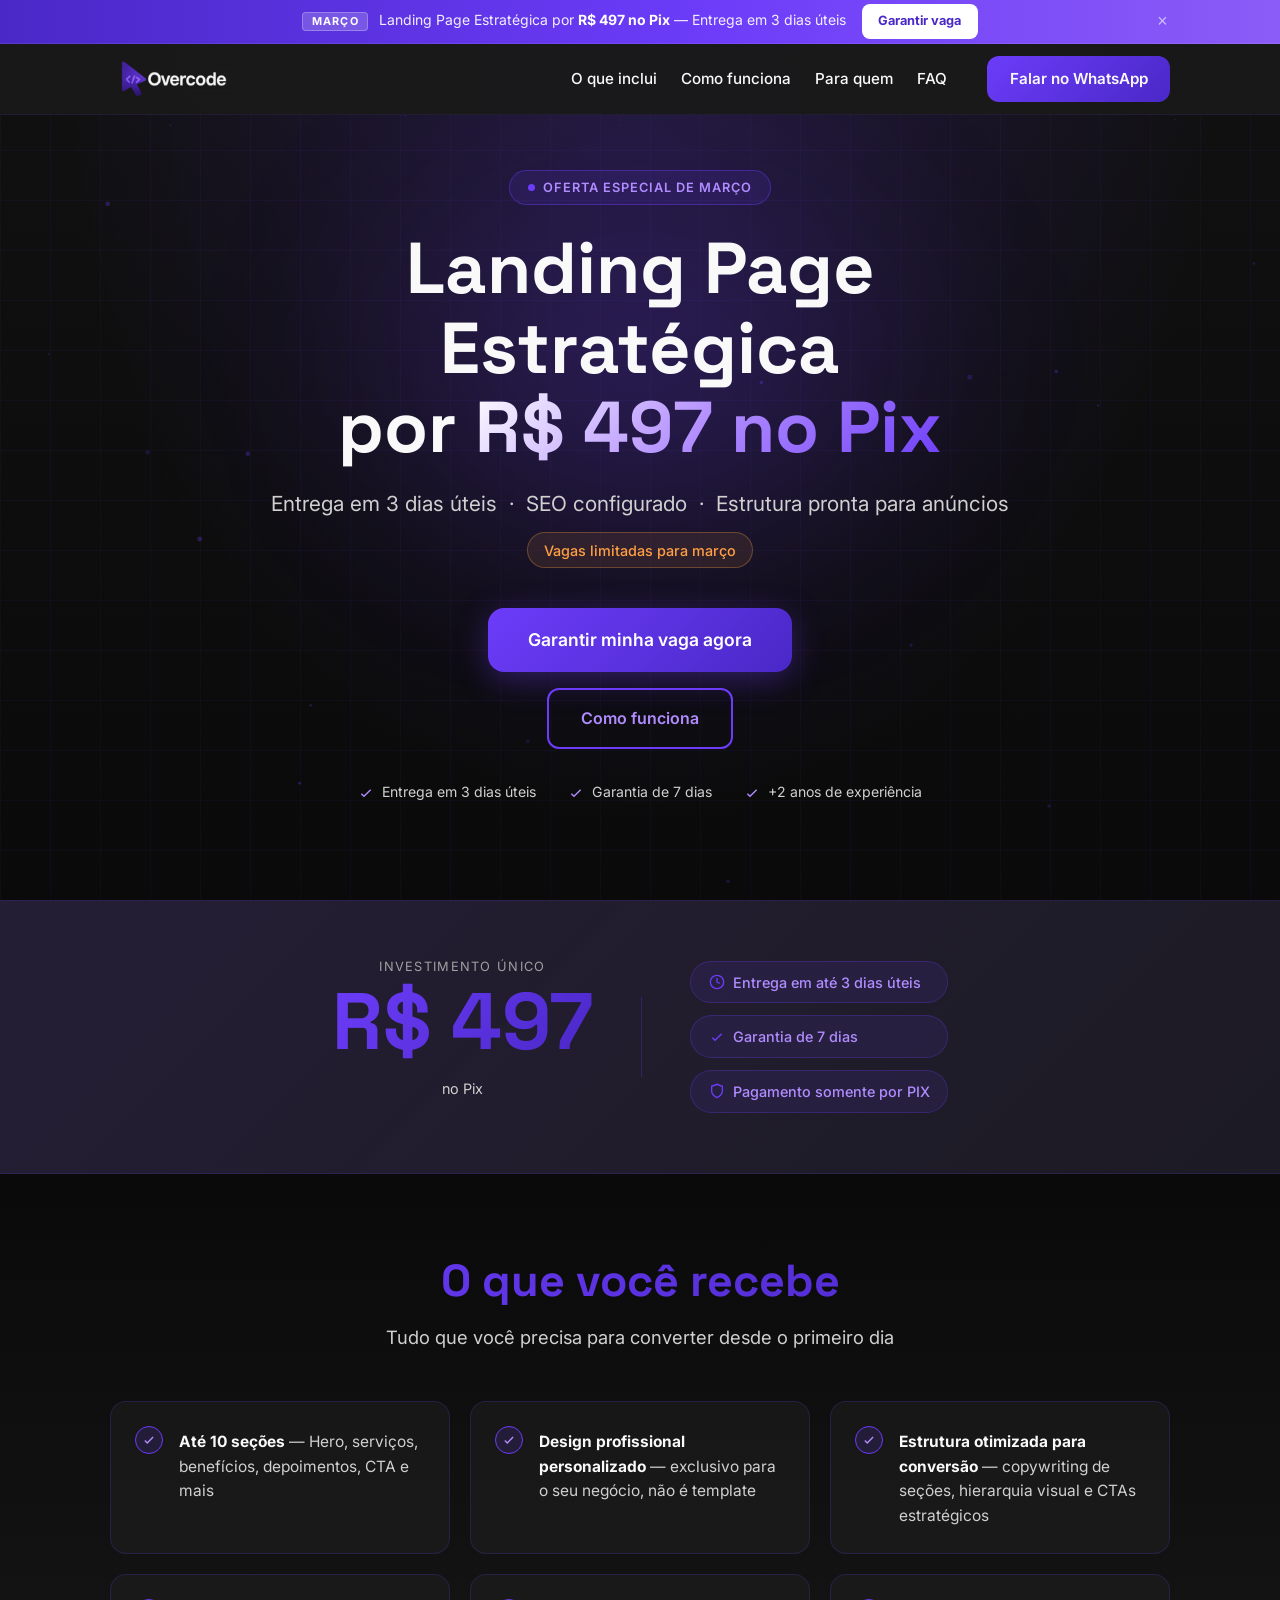
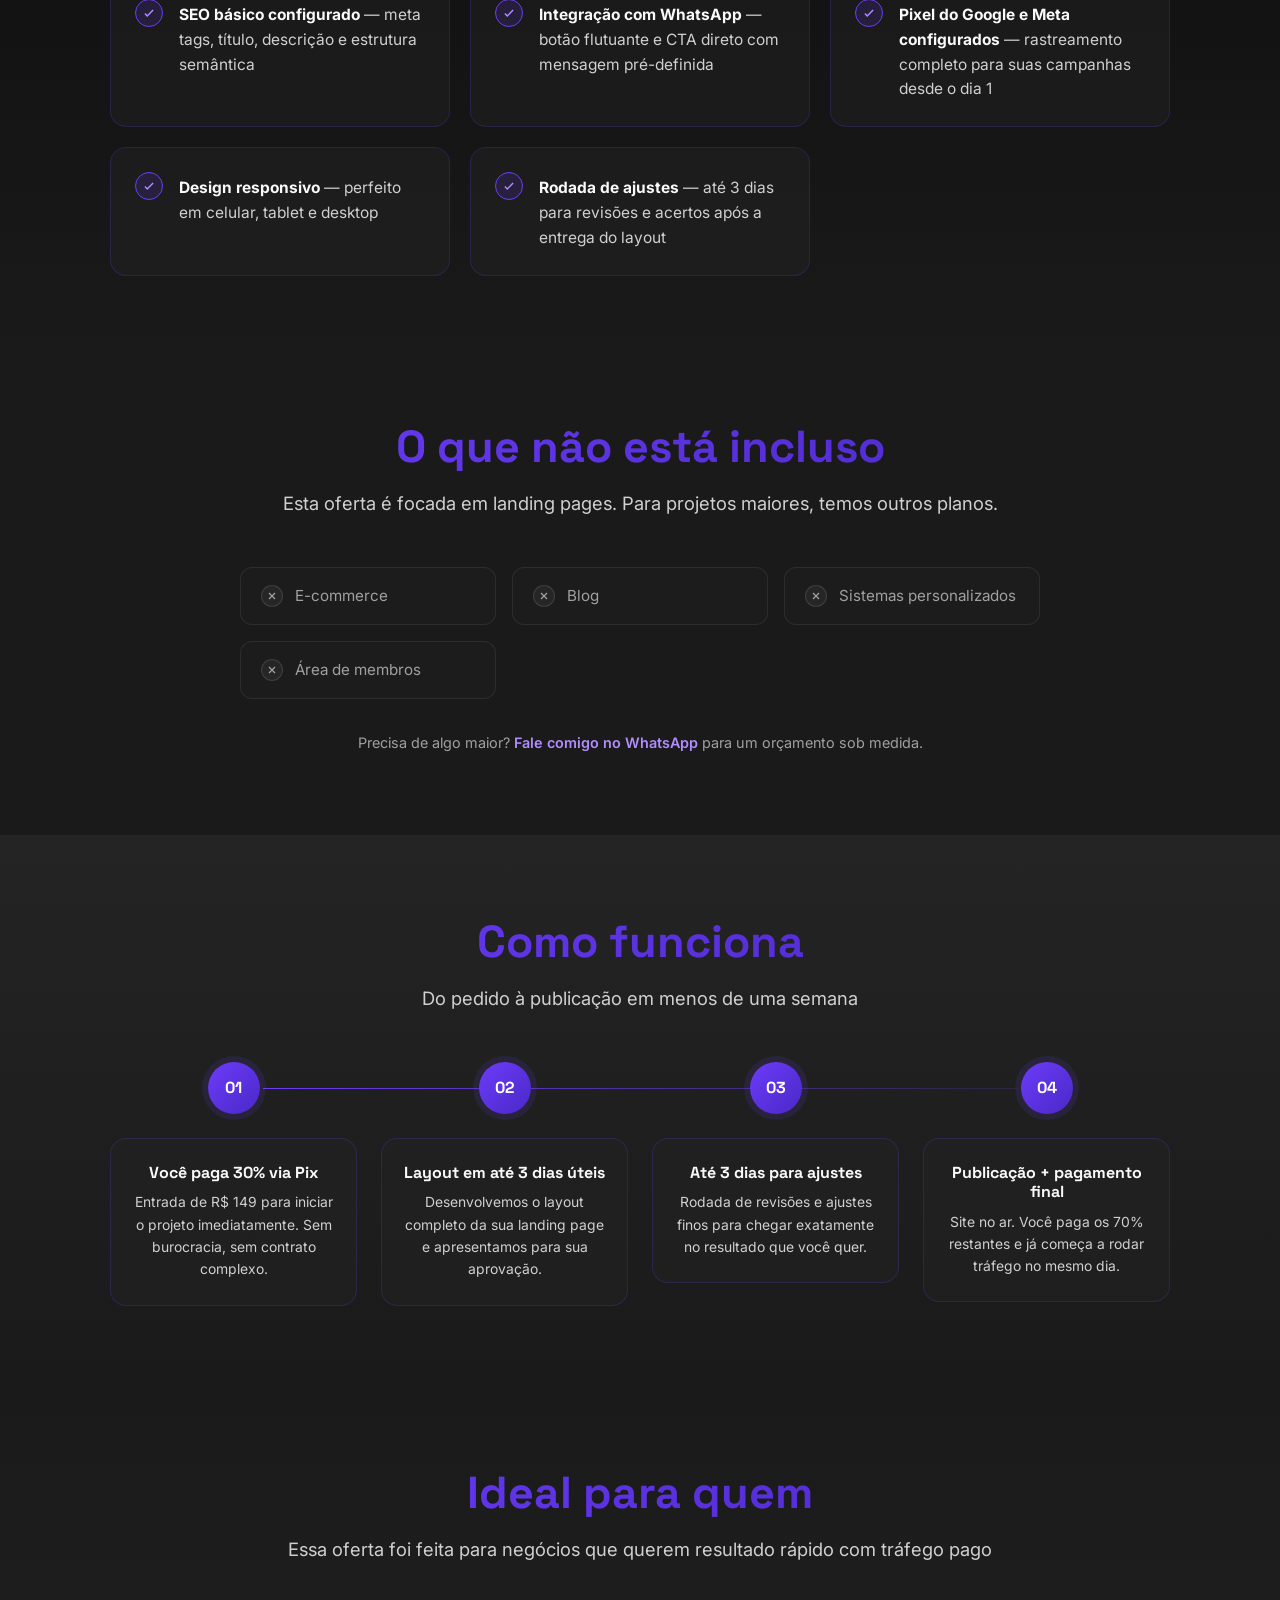
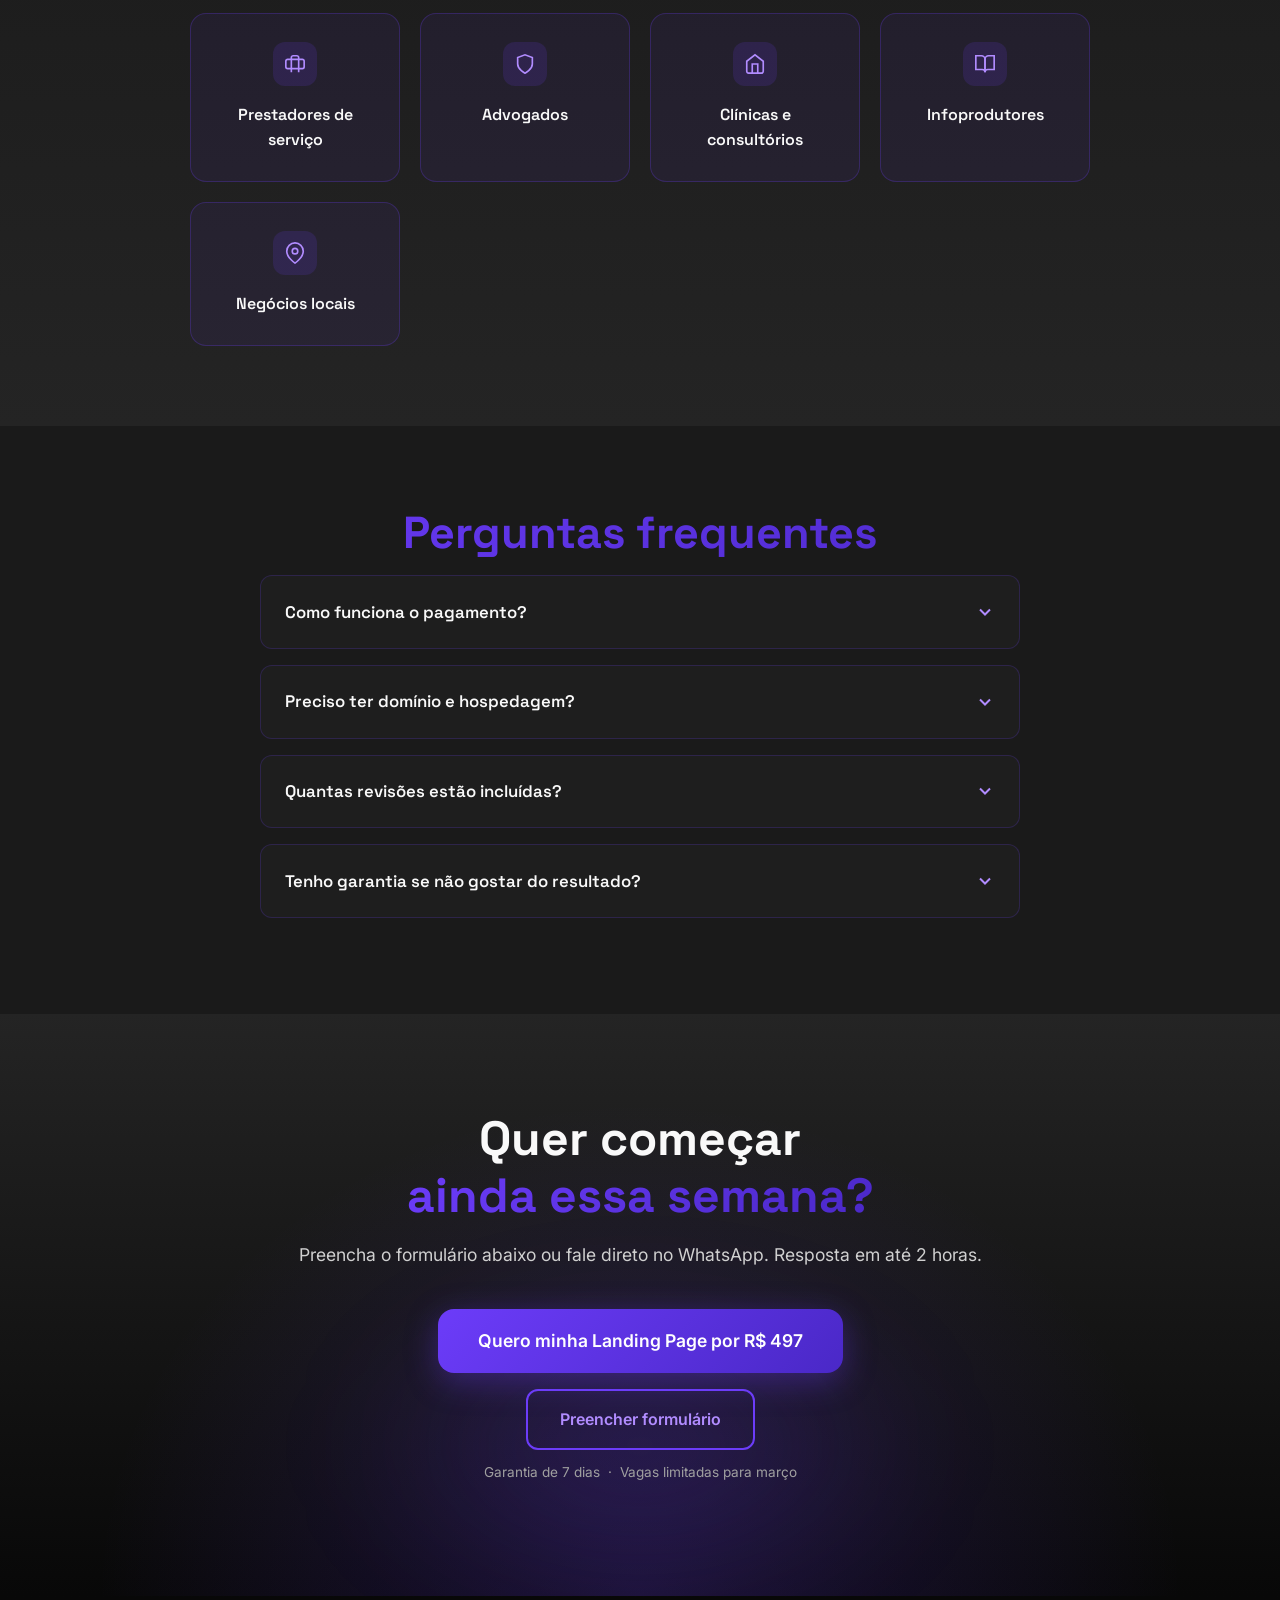
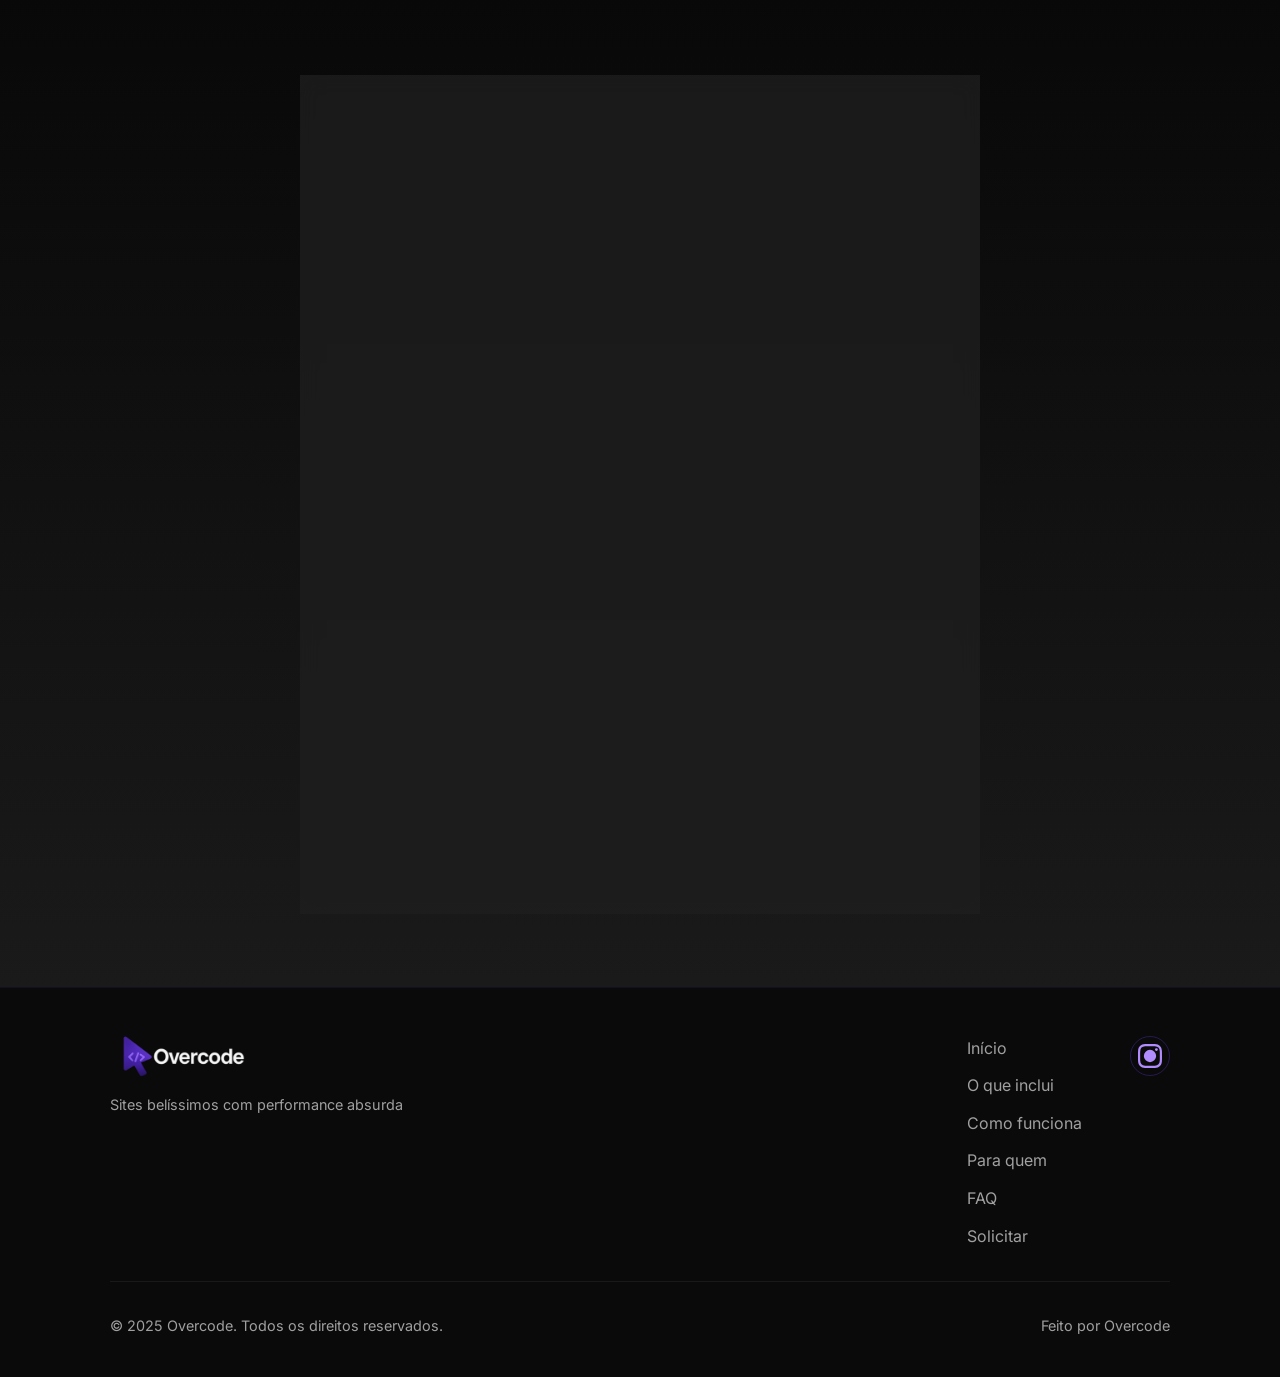
==== commit ca6ba633: "corrige menu mobile lp497: replica padrao do index e corrige z-index do toggle para ficar acima do m" ====
--- a/lp497.html
+++ b/lp497.html
@@ -210,7 +210,7 @@
         .nav__logo { display: flex; align-items: center; z-index: 1001; flex-shrink: 0; }
         .nav__logo img { height: 36px; width: auto; display: block; }
 
-        .nav__toggle { display: none; background: none; border: none; cursor: pointer; padding: 0.5rem; z-index: 1001; }
+        .nav__toggle { display: none; background: none; border: none; cursor: pointer; padding: 0.5rem; z-index: 10051; }
         .nav__toggle-line { display: block; width: 24px; height: 2px; background: var(--white-soft); margin: 5px 0; transition: all var(--transition-base); }
 
         .nav__menu {
@@ -270,21 +270,47 @@
                 position: fixed;
                 top: 0; right: -100%;
                 width: 100%; height: 100vh;
-                background: rgba(26,26,26,0.98);
+                background: rgba(26, 26, 26, 0.98);
                 backdrop-filter: blur(20px);
                 flex-direction: column;
                 justify-content: center;
-                padding: 2rem;
+                gap: 0;
+                padding: 5rem 2rem 2rem;
                 transition: right var(--transition-base);
+                overflow-y: auto;
                 z-index: 10050;
             }
-            .nav__menu li { width: 100%; text-align: center; margin: 0.5rem 0; }
-            .nav__link { font-size: 1.1rem; padding: 0.75rem; justify-content: center; }
-            .nav__cta { margin-left: 0; margin-top: 1rem; justify-content: center; }
+            .nav__menu li {
+                width: 100%;
+                text-align: left;
+                height: auto;
+                margin: 0;
+                border-bottom: 1px solid rgba(108, 60, 249, 0.1);
+            }
+            .nav__menu li:last-child {
+                border-bottom: none;
+                margin-top: 1.5rem;
+            }
+            .nav__link {
+                font-size: 1rem;
+                padding: 0.85rem 0;
+                justify-content: flex-start;
+                height: auto;
+                width: 100%;
+                display: block;
+            }
+            .nav__cta {
+                margin-left: 0;
+                margin-top: 0;
+                justify-content: center;
+                width: 100%;
+                display: block;
+                text-align: center;
+            }
             .nav__menu--open { right: 0; }
-            .nav__toggle--open .nav__toggle-line:nth-child(1) { transform: rotate(45deg) translate(5px,5px); }
+            .nav__toggle--open .nav__toggle-line:nth-child(1) { transform: rotate(45deg) translate(5px, 5px); }
             .nav__toggle--open .nav__toggle-line:nth-child(2) { opacity: 0; }
-            .nav__toggle--open .nav__toggle-line:nth-child(3) { transform: rotate(-45deg) translate(7px,-6px); }
+            .nav__toggle--open .nav__toggle-line:nth-child(3) { transform: rotate(-45deg) translate(7px, -6px); }
         }
 
         /* ============================================
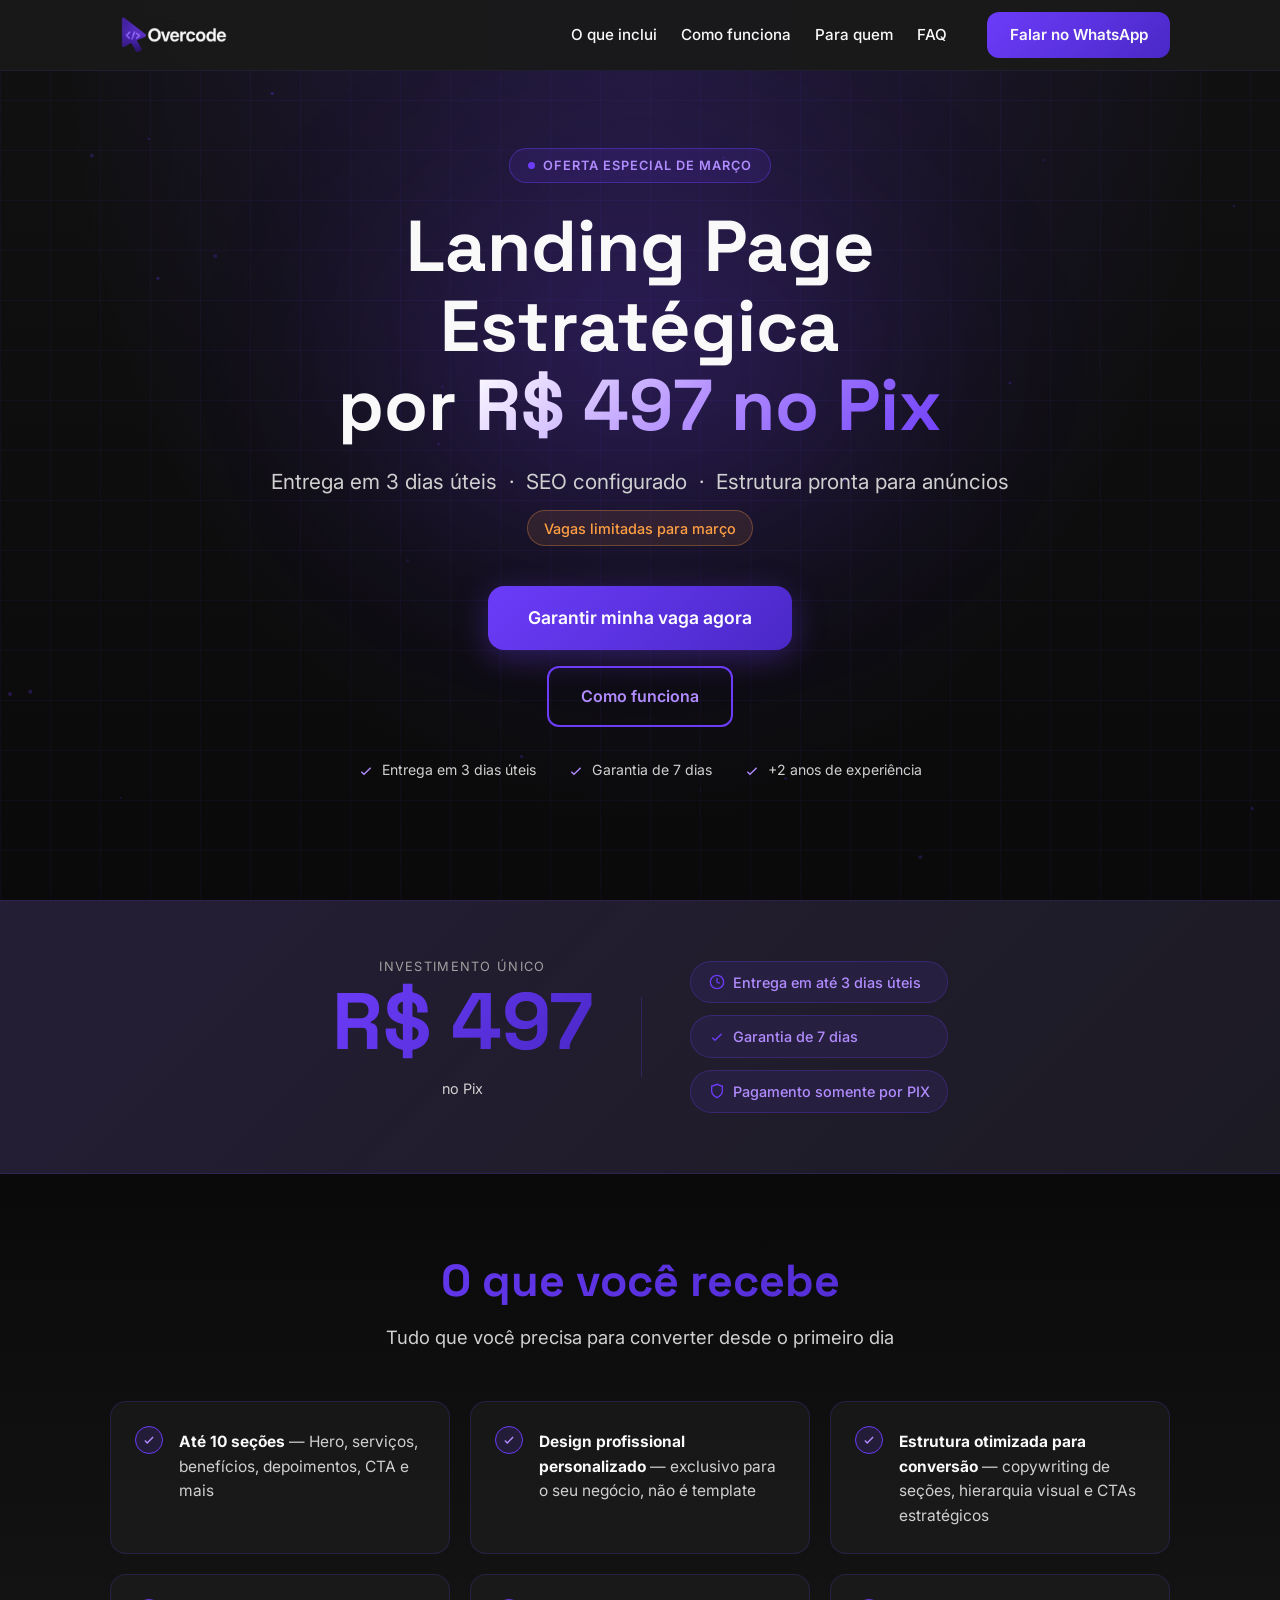
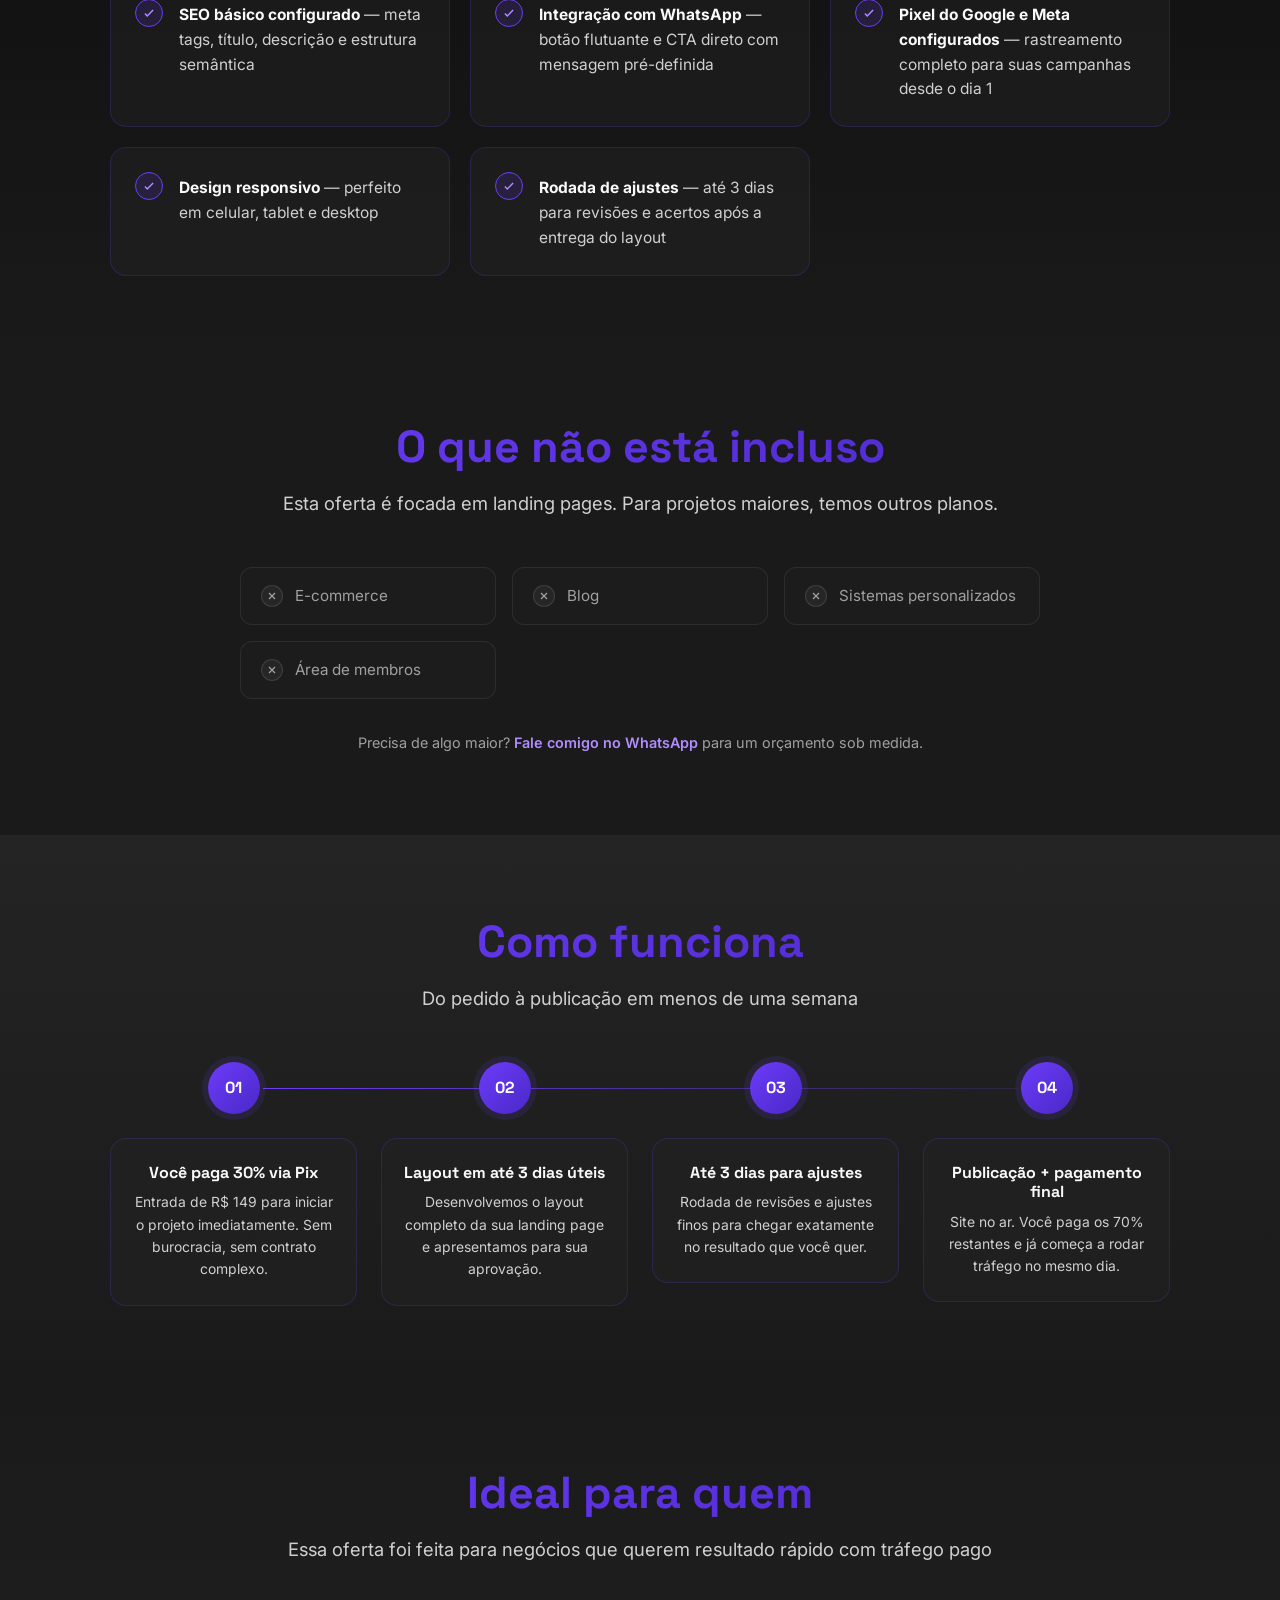
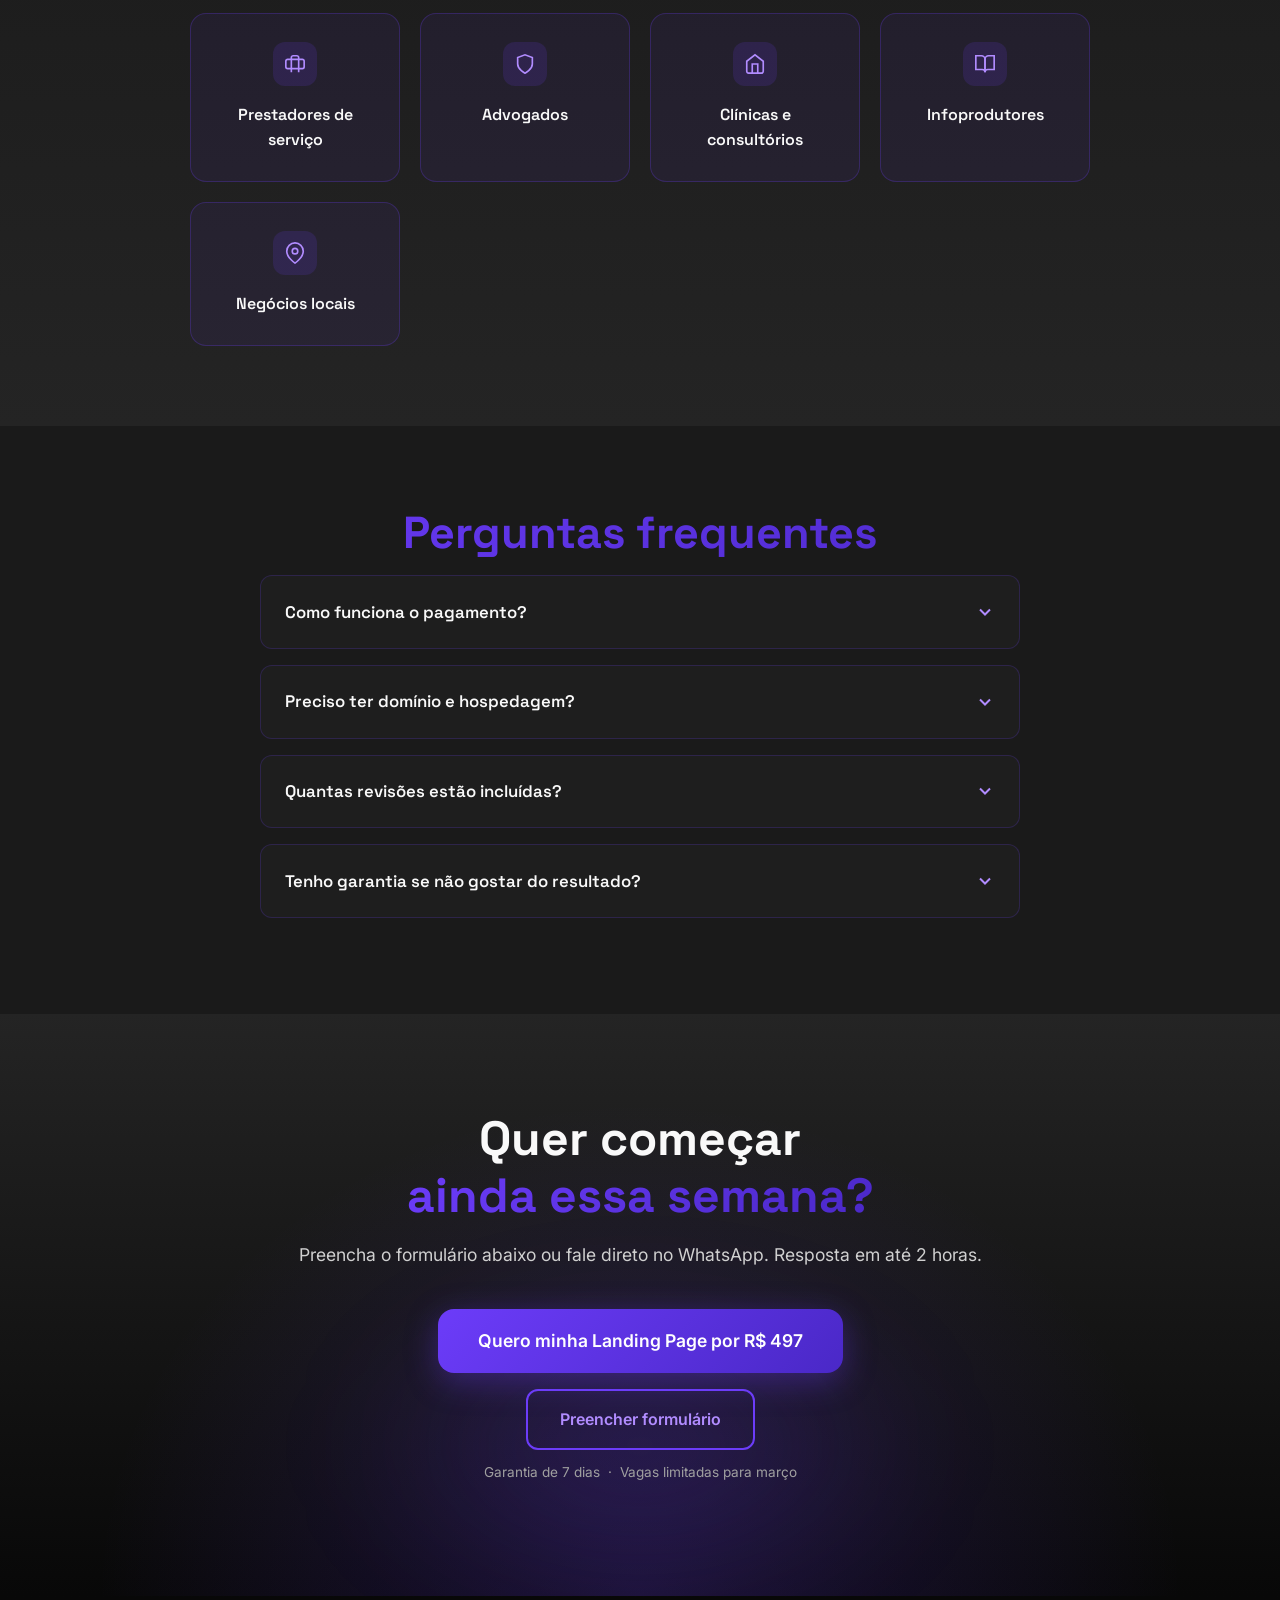
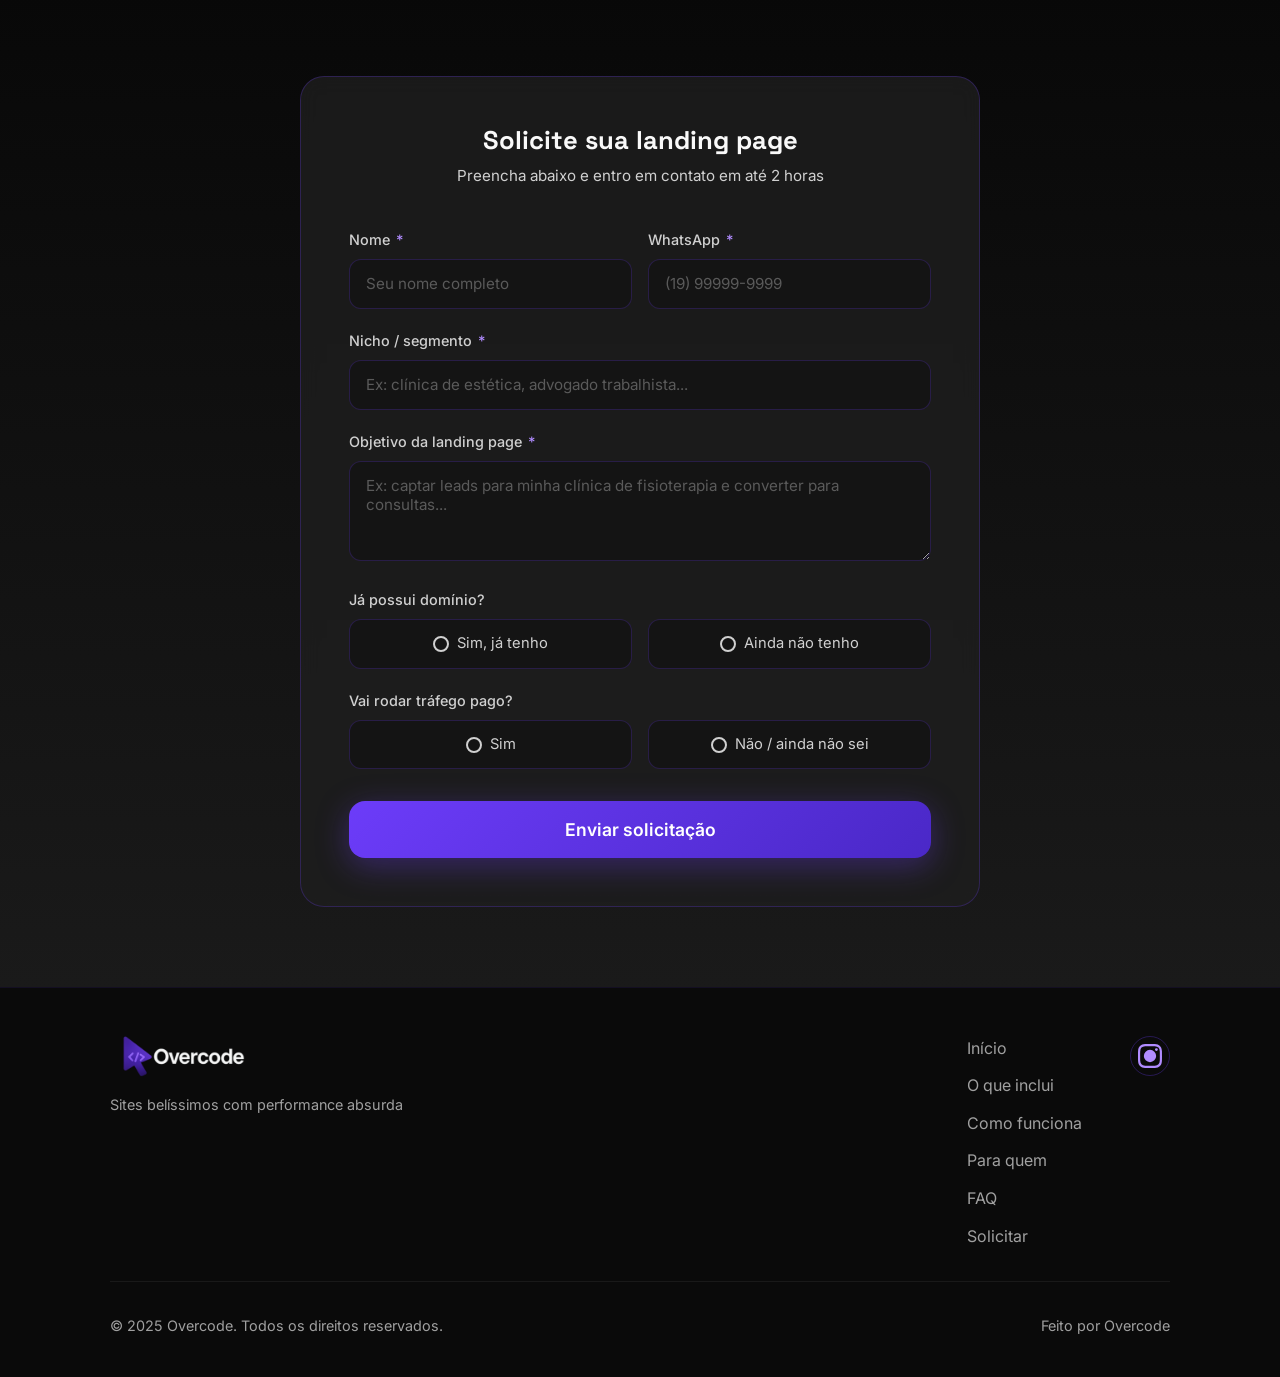
==== commit 11319411: "remove barra promocional do index e lp497: HTML, CSS e JS limpos, header ajustado para top 0 Co-Auth" ====
--- a/lp497.html
+++ b/lp497.html
@@ -54,7 +54,6 @@
             --transition-slow: 500ms cubic-bezier(0.4,0,0.2,1);
             --font-body: 'Inter', system-ui, -apple-system, sans-serif;
             --font-heading: 'Space Grotesk', system-ui, sans-serif;
-            --promo-bar-height: 44px;
         }
 
         * { margin: 0; padding: 0; box-sizing: border-box; }
@@ -85,106 +84,11 @@
         .container { max-width: 1100px; margin: 0 auto; padding: 0 20px; }
 
         /* ============================================
-           BARRA PROMOCIONAL
-        ============================================ */
-        .promo-bar {
-            position: fixed;
-            top: 0; left: 0; right: 0;
-            z-index: 10100;
-            height: var(--promo-bar-height);
-            background: linear-gradient(90deg, #4A28C7 0%, #6C3CF9 55%, #8B5CF6 100%);
-            border-bottom: 1px solid rgba(255,255,255,0.08);
-            overflow: hidden;
-        }
-
-        .promo-bar__inner {
-            height: 100%;
-            display: flex;
-            align-items: center;
-            justify-content: center;
-            gap: 1rem;
-            position: relative;
-        }
-
-        .promo-bar__text {
-            font-size: 0.875rem;
-            color: rgba(255,255,255,0.92);
-            text-align: center;
-            margin: 0;
-            line-height: 1;
-            white-space: nowrap;
-        }
-
-        .promo-bar__text strong { color: #fff; font-weight: 700; }
-
-        .promo-bar__tag {
-            display: inline-block;
-            background: rgba(255,255,255,0.18);
-            color: #fff;
-            font-size: 0.68rem;
-            font-weight: 700;
-            letter-spacing: 0.1em;
-            text-transform: uppercase;
-            padding: 0.2rem 0.55rem;
-            border-radius: 4px;
-            margin-right: 0.4rem;
-            vertical-align: middle;
-            border: 1px solid rgba(255,255,255,0.25);
-        }
-
-        .promo-bar__btn {
-            flex-shrink: 0;
-            padding: 0.3rem 0.9rem;
-            background: #fff;
-            color: #4A28C7;
-            border-radius: var(--radius-sm);
-            font-size: 0.8rem;
-            font-weight: 700;
-            text-decoration: none;
-            white-space: nowrap;
-            transition: all 200ms ease;
-            border: 2px solid transparent;
-            line-height: 1.6;
-        }
-
-        .promo-bar__btn:hover {
-            background: transparent;
-            color: #fff;
-            border-color: rgba(255,255,255,0.65);
-        }
-
-        .promo-bar__close {
-            position: absolute;
-            right: 16px;
-            top: 50%;
-            transform: translateY(-50%);
-            background: none;
-            border: none;
-            color: rgba(255,255,255,0.6);
-            font-size: 1.1rem;
-            cursor: pointer;
-            line-height: 1;
-            padding: 0.25rem 0.4rem;
-            transition: color 150ms ease;
-            border-radius: 4px;
-        }
-
-        .promo-bar__close:hover { color: #fff; }
-
-        @media (max-width: 768px) {
-            :root { --promo-bar-height: 52px; }
-            .promo-bar__text { font-size: 0.78rem; white-space: normal; text-align: left; padding-right: 1.5rem; line-height: 1.4; }
-            .promo-bar__btn { display: none; }
-        }
-
-        @media (max-width: 420px) { :root { --promo-bar-height: 60px; } }
-
-        /* ============================================
            HEADER / NAV — idêntico ao site principal
         ============================================ */
         .header {
             position: fixed;
-            top: var(--promo-bar-height);
+            top: 0;
             left: 0; right: 0;
             z-index: 10000;
             padding: 0;
@@ -434,7 +338,7 @@
             min-height: 100vh;
             display: flex;
             align-items: center;
-            padding: calc(var(--promo-bar-height) + 110px) 0 80px;
+            padding: 110px 0 80px;
             background:
                 radial-gradient(ellipse at 50% 0%, rgba(108,60,249,0.22) 0%, transparent 65%),
                 linear-gradient(180deg, #111111 0%, #0A0A0A 100%);
@@ -1280,21 +1184,6 @@
 <body>
 
 <canvas id="particles-canvas" aria-hidden="true"></canvas>
-
-<!-- BARRA PROMOCIONAL -->
-<div class="promo-bar" id="promo-bar">
-    <div class="promo-bar__inner container">
-        <p class="promo-bar__text">
-            <span class="promo-bar__tag">Março</span>
-            Landing Page Estratégica por <strong>R$&nbsp;497&nbsp;no&nbsp;Pix</strong> — Entrega em 3 dias úteis
-        </p>
-        <a href="https://api.whatsapp.com/send/?phone=5519982800307&text=Quero%20a%20promo%C3%A7%C3%A3o%20de%20mar%C3%A7o%20%E2%80%94%20Landing%20Page%20por%20R%24497&type=phone_number&app_absent=0"
-           class="promo-bar__btn" target="_blank" rel="noopener noreferrer">
-            Garantir vaga
-        </a>
-        <button class="promo-bar__close" id="promo-bar-close" aria-label="Fechar promoção">&#215;</button>
-    </div>
-</div>
 
 <!-- HEADER / NAV -->
 <header class="header" role="banner">
@@ -1971,17 +1860,6 @@
         animate();
     }
 
-    // --- Promo bar ---
-    function initPromoBar() {
-        var bar = document.getElementById('promo-bar');
-        var btn = document.getElementById('promo-bar-close');
-        if (!bar || !btn) return;
-        btn.addEventListener('click', function() {
-            bar.style.display = 'none';
-            document.documentElement.style.setProperty('--promo-bar-height', '0px');
-        });
-    }
-
     // --- Nav ---
     function initNav() {
         var header = document.querySelector('.header');
@@ -2018,9 +1896,7 @@
                 var target = document.querySelector(href);
                 if (!target) return;
                 e.preventDefault();
-                var bar = document.getElementById('promo-bar');
-                var barH = (bar && bar.style.display !== 'none') ? bar.offsetHeight : 0;
-                window.scrollTo({ top: target.offsetTop - 80 - barH, behavior: 'smooth' });
+                window.scrollTo({ top: target.offsetTop - 80, behavior: 'smooth' });
             });
         });
     }
@@ -2195,7 +2071,6 @@
     // --- Init ---
     function init() {
         initParticles();
-        initPromoBar();
         initNav();
         initReveal();
         initFAQ();
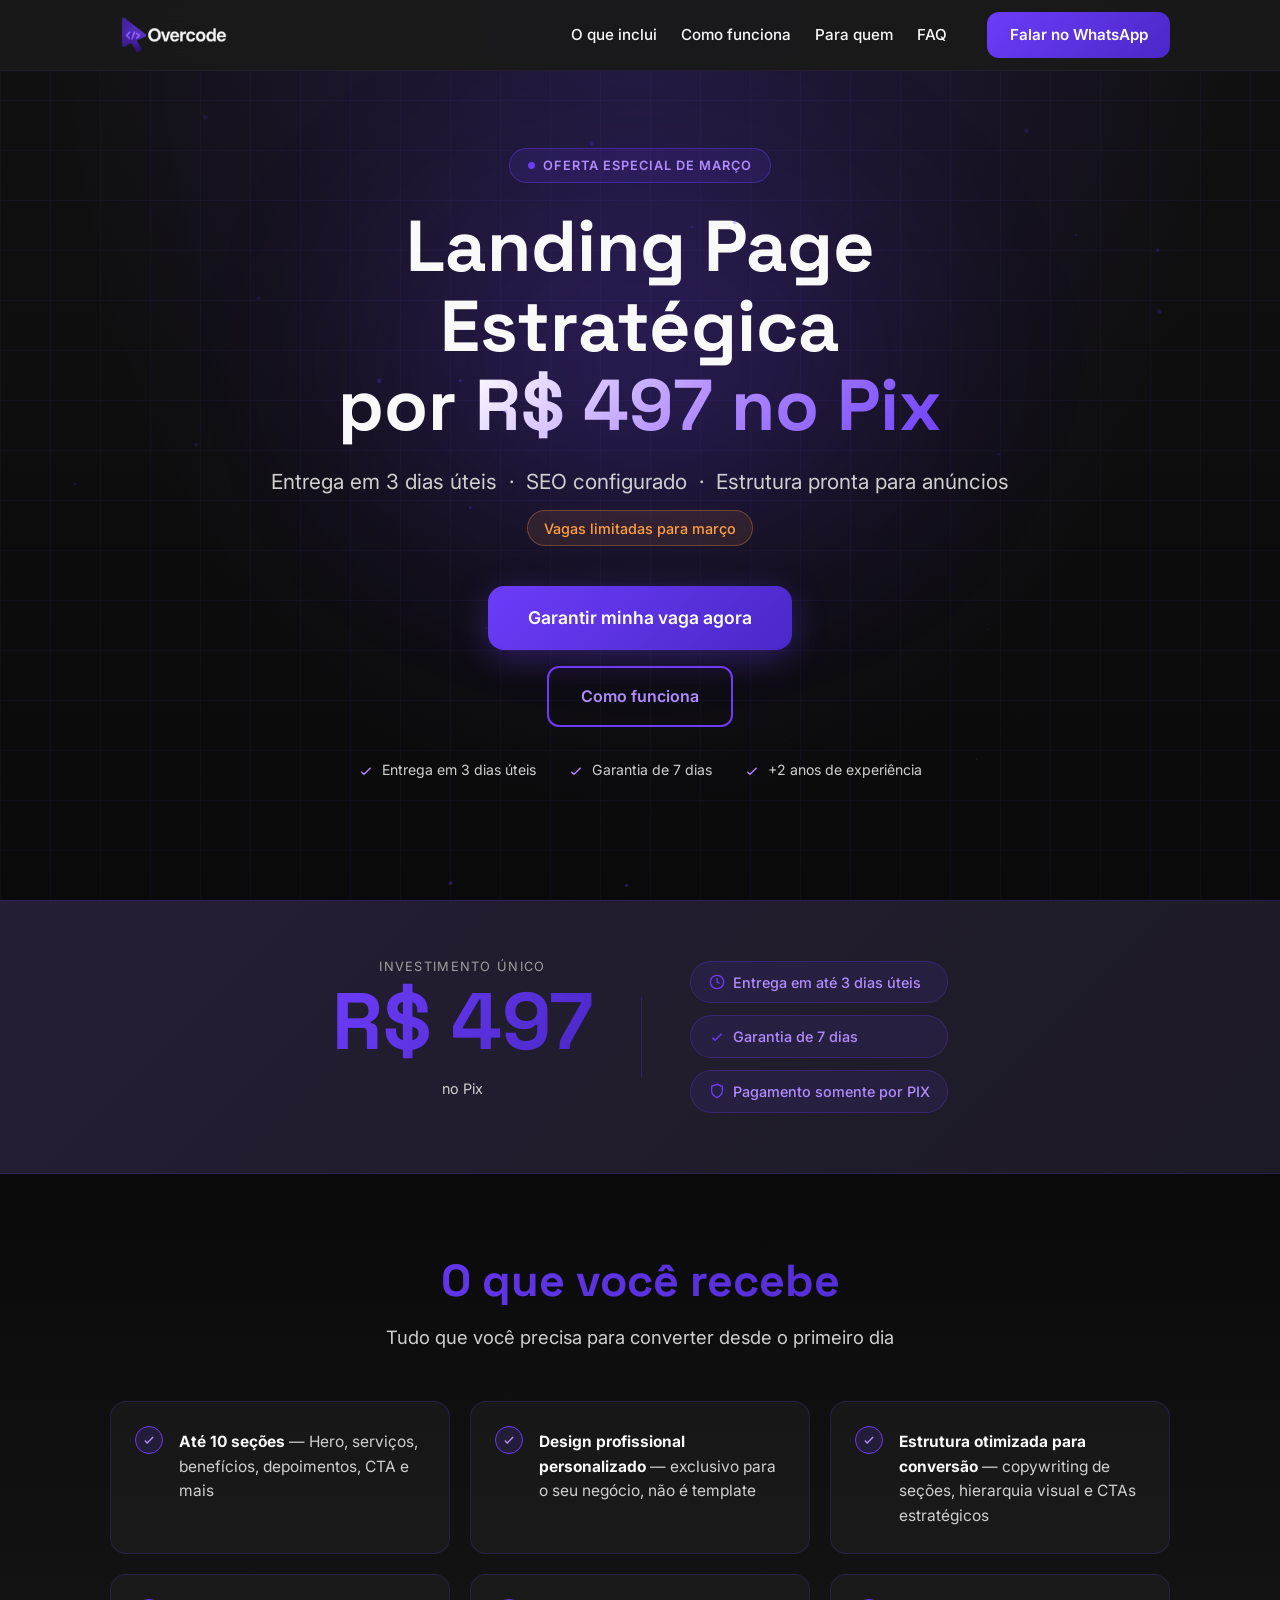
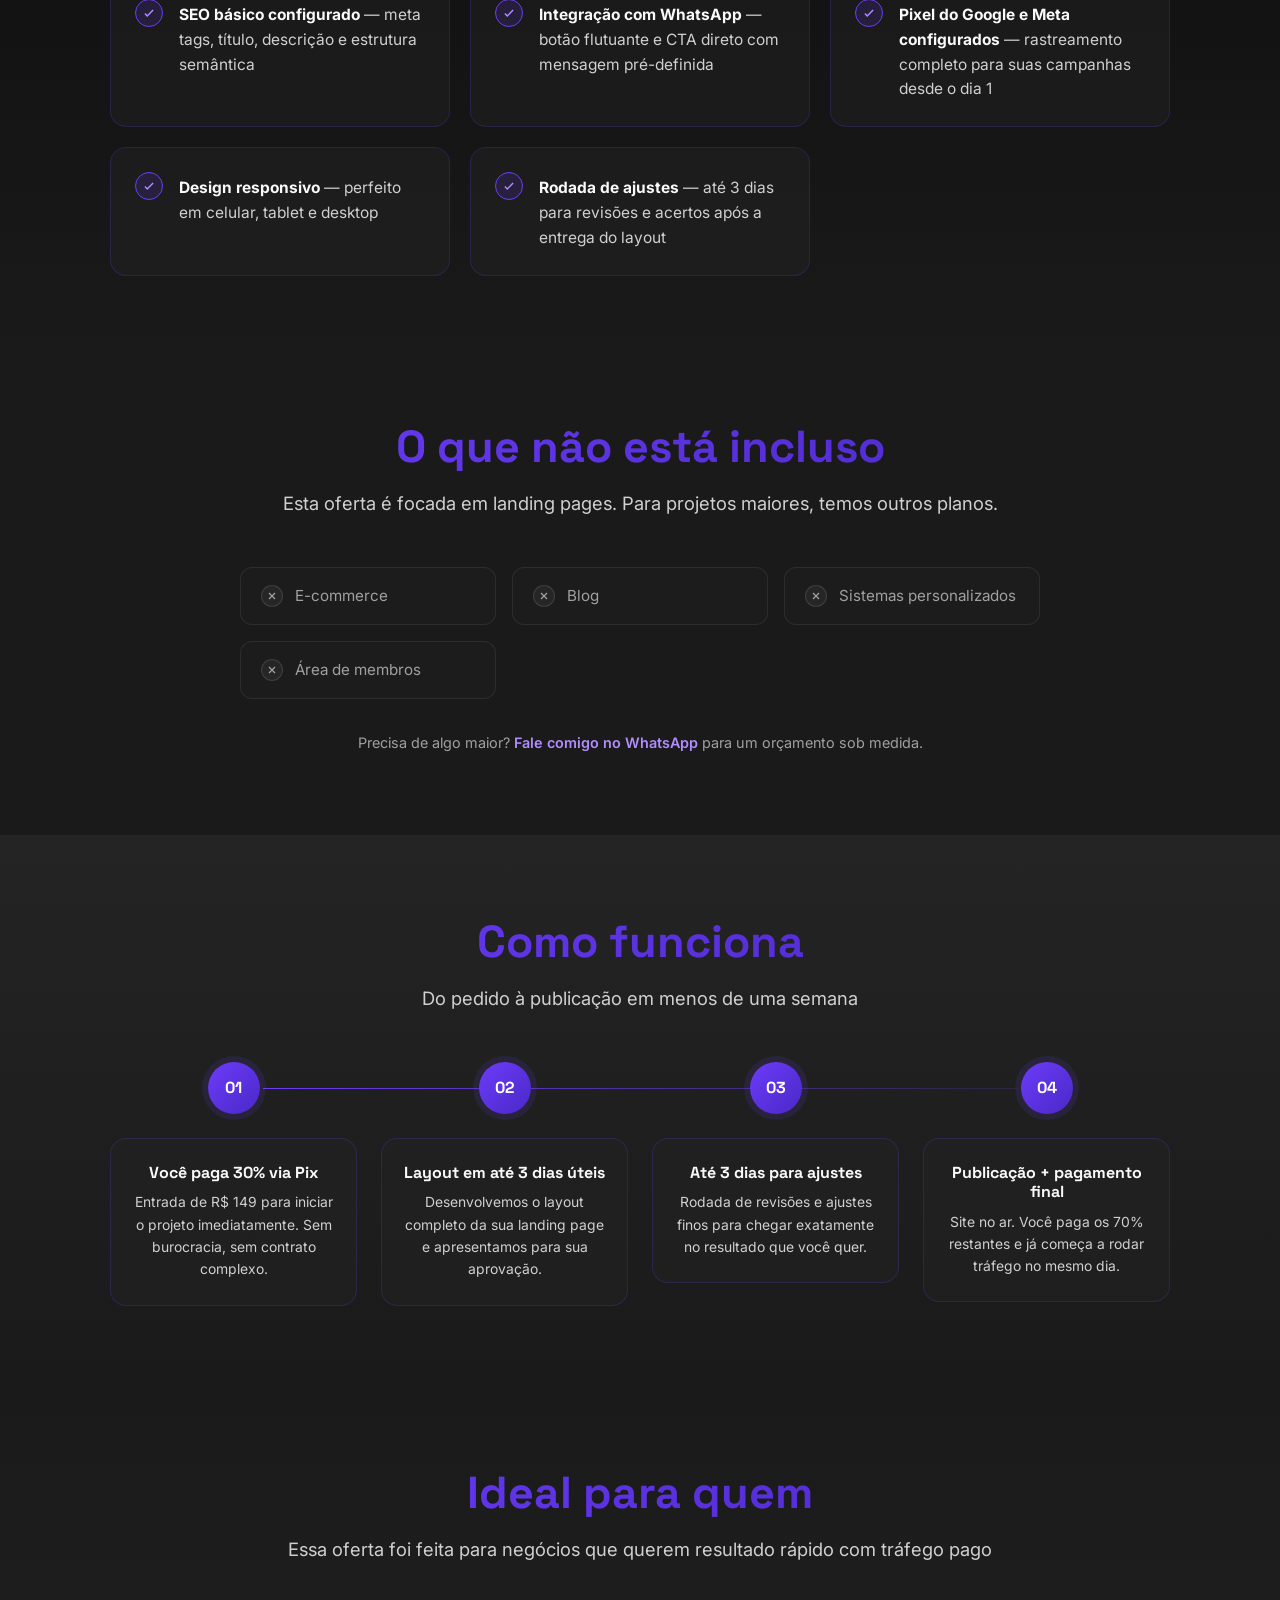
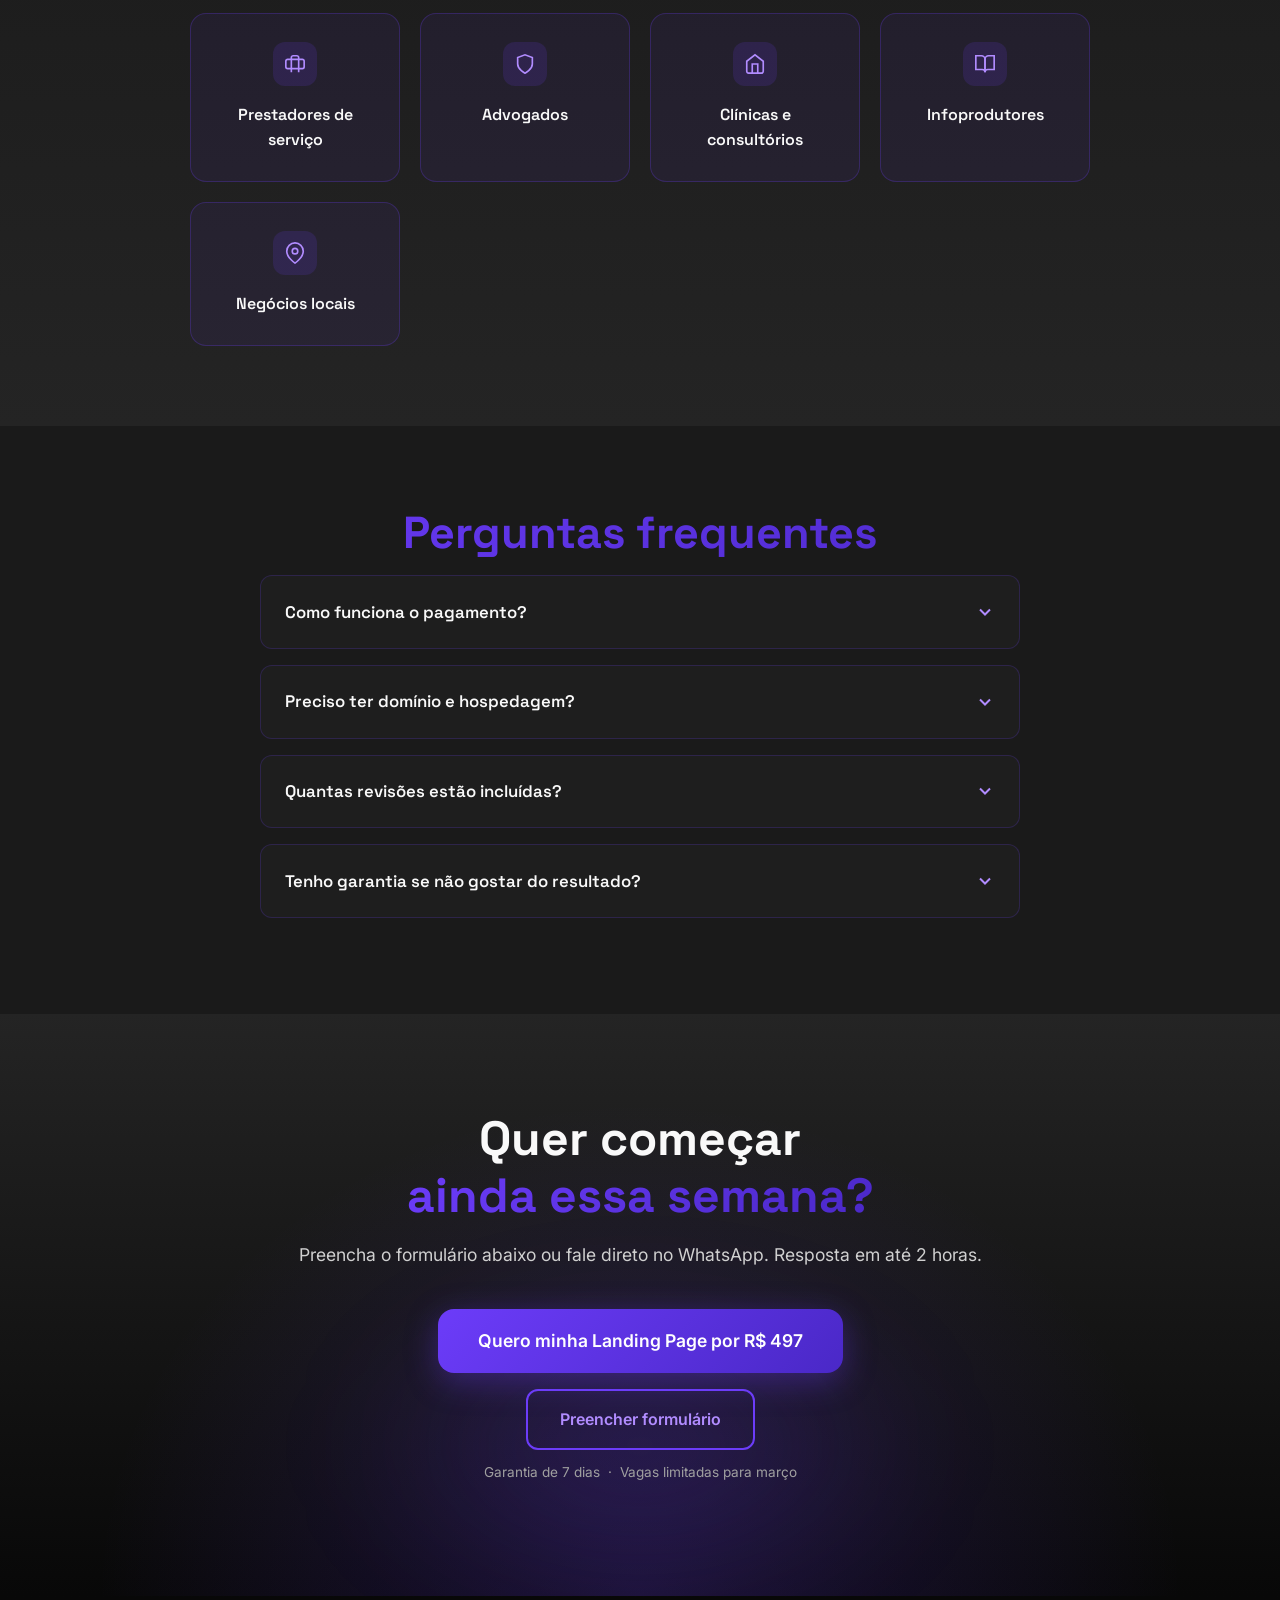
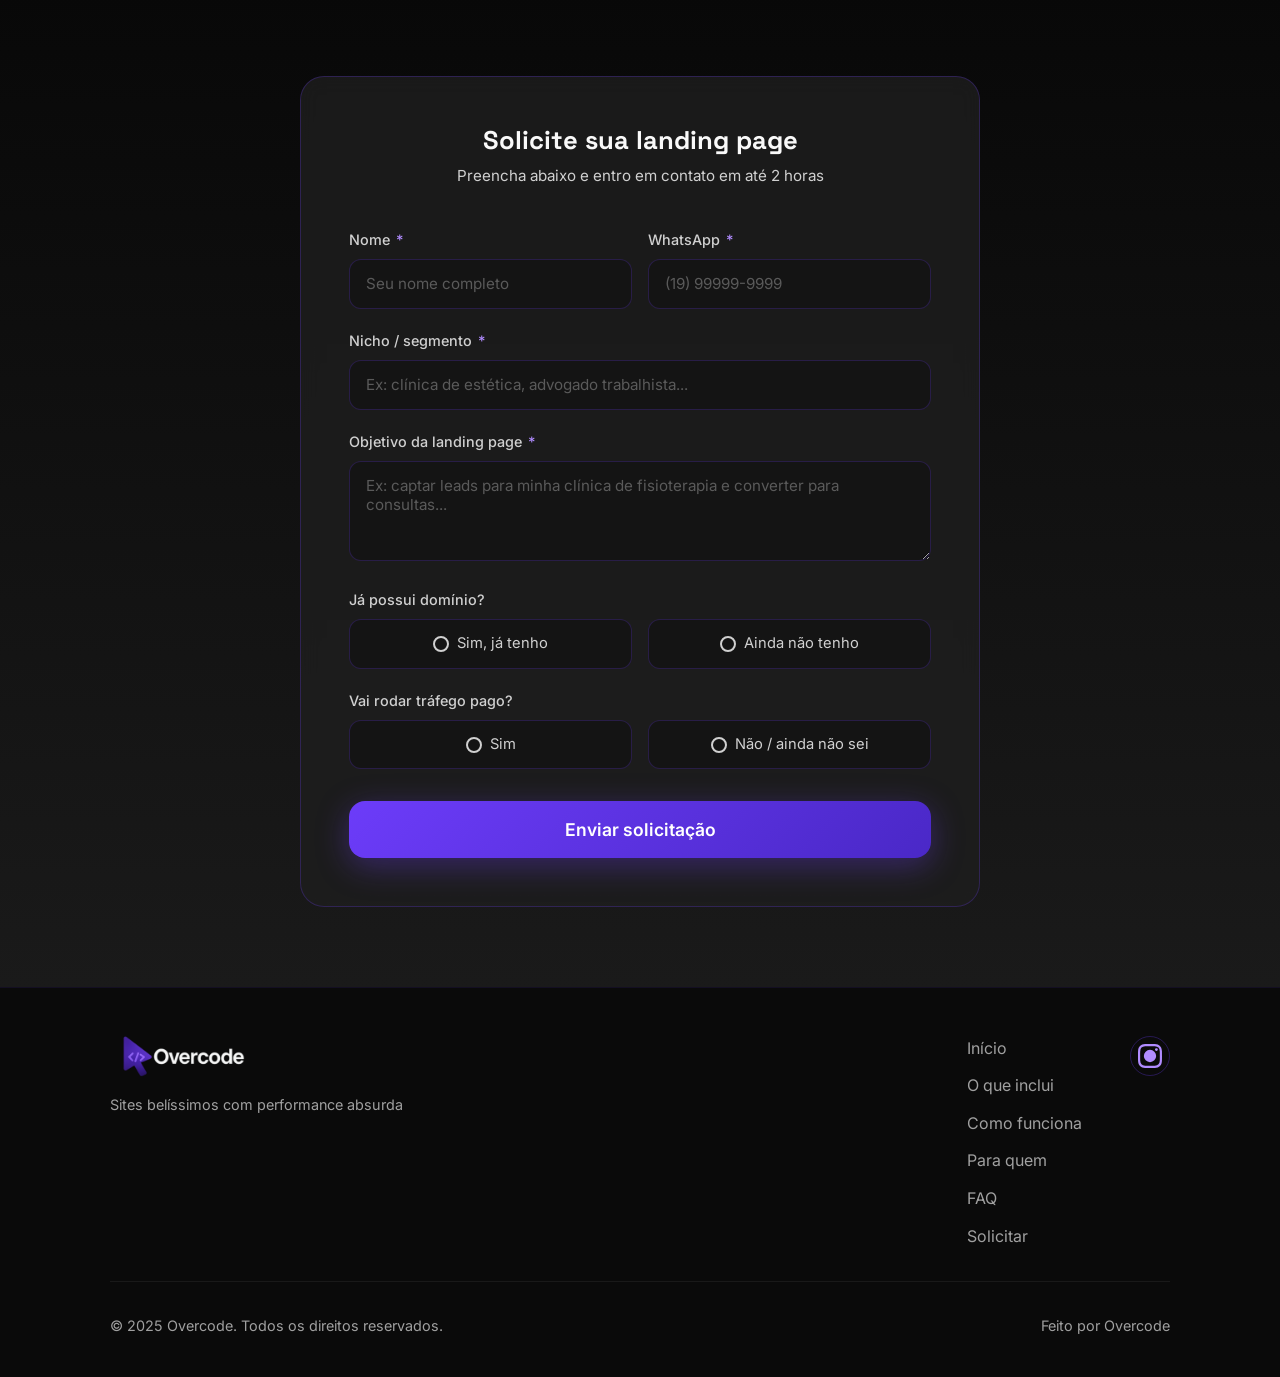
==== commit 340d447e: "adiciona Google Tag Manager (GTM-MJXRC937) no index e lp497 Co-Authored-By: Claude Sonnet 4.6 <norep" ====
--- a/lp497.html
+++ b/lp497.html
@@ -1,6 +1,13 @@
 <!DOCTYPE html>
 <html lang="pt-BR">
 <head>
+    <!-- Google Tag Manager -->
+    <script>(function(w,d,s,l,i){w[l]=w[l]||[];w[l].push({'gtm.start':
+    new Date().getTime(),event:'gtm.js'});var f=d.getElementsByTagName(s)[0],
+    j=d.createElement(s),dl=l!='dataLayer'?'&l='+l:'';j.async=true;j.src=
+    'https://www.googletagmanager.com/gtm.js?id='+i+dl;f.parentNode.insertBefore(j,f);
+    })(window,document,'script','dataLayer','GTM-MJXRC937');</script>
+    <!-- End Google Tag Manager -->
     <!-- Google tag (gtag.js) -->
     <script async src="https://www.googletagmanager.com/gtag/js?id=AW-17985899897"></script>
     <script>
@@ -1182,6 +1189,10 @@
     </style>
 </head>
 <body>
+    <!-- Google Tag Manager (noscript) -->
+    <noscript><iframe src="https://www.googletagmanager.com/ns.html?id=GTM-MJXRC937"
+    height="0" width="0" style="display:none;visibility:hidden"></iframe></noscript>
+    <!-- End Google Tag Manager (noscript) -->
 
 <canvas id="particles-canvas" aria-hidden="true"></canvas>
 
